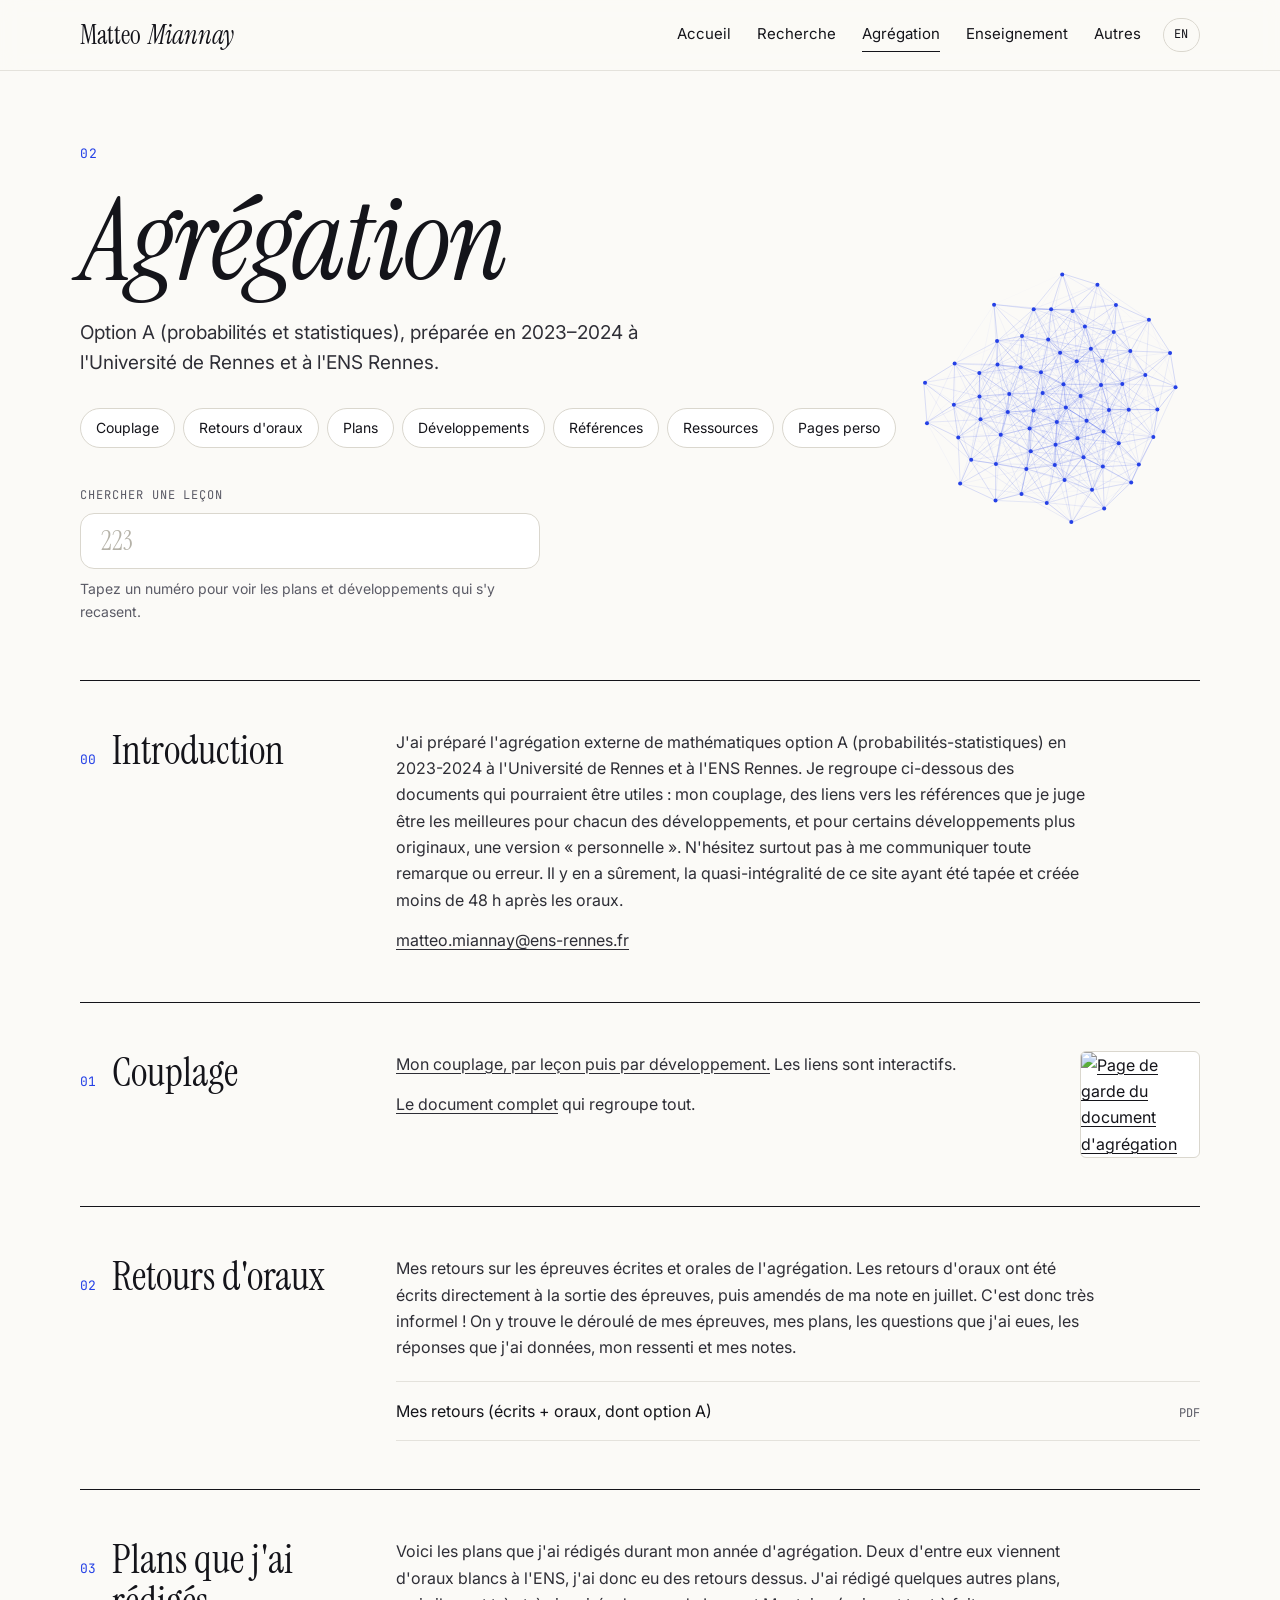
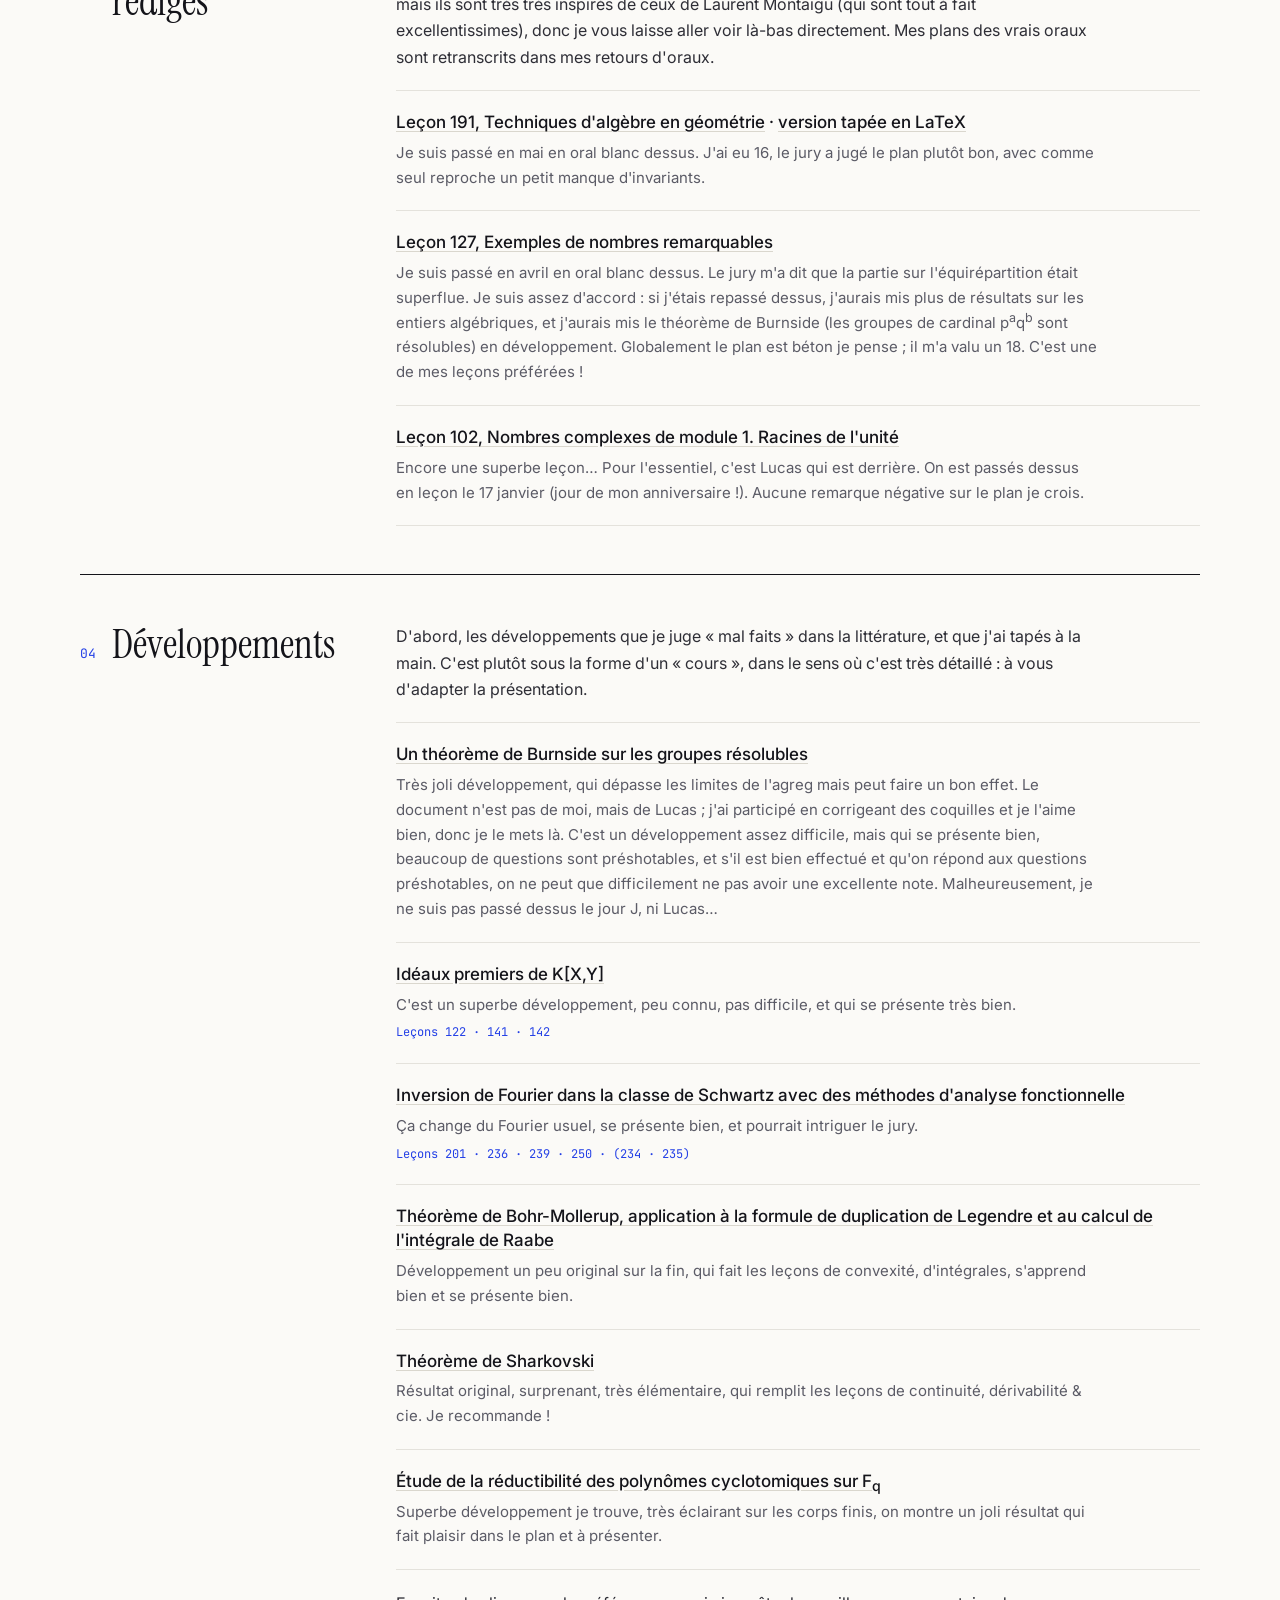
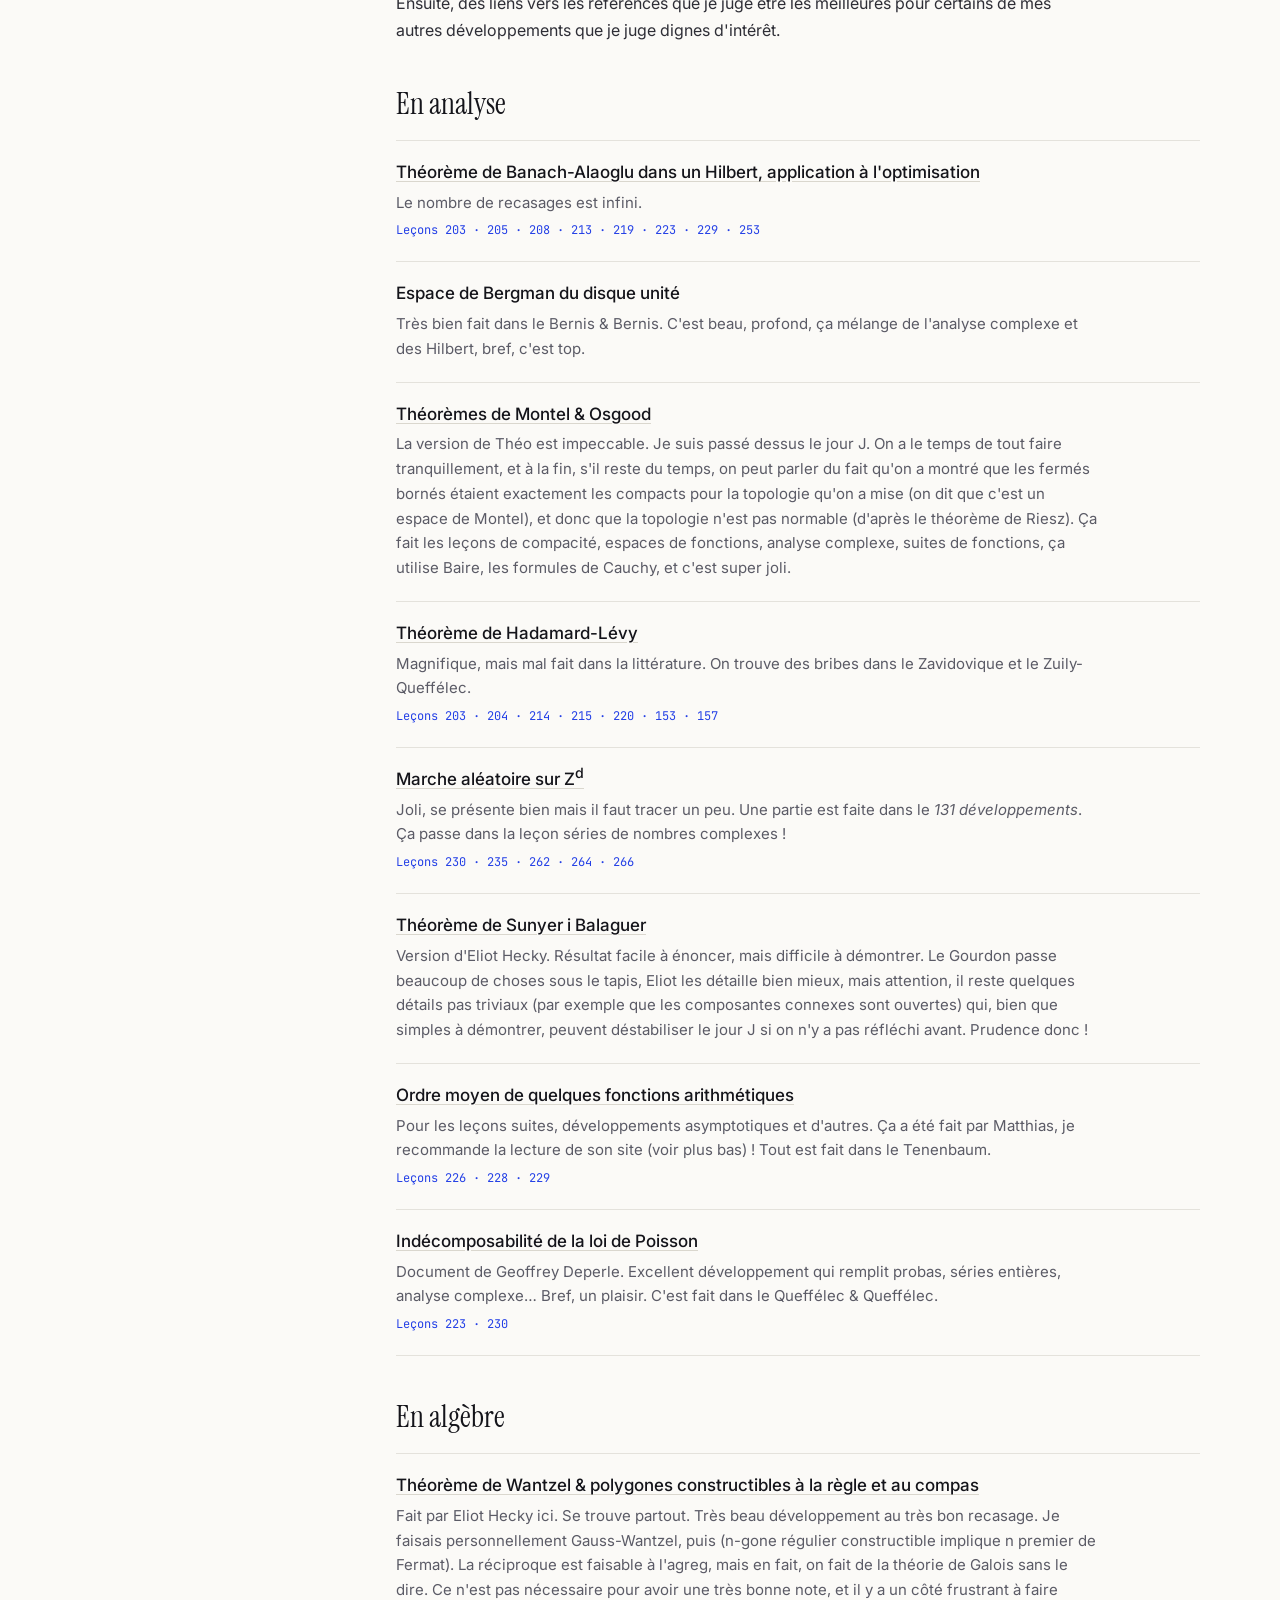
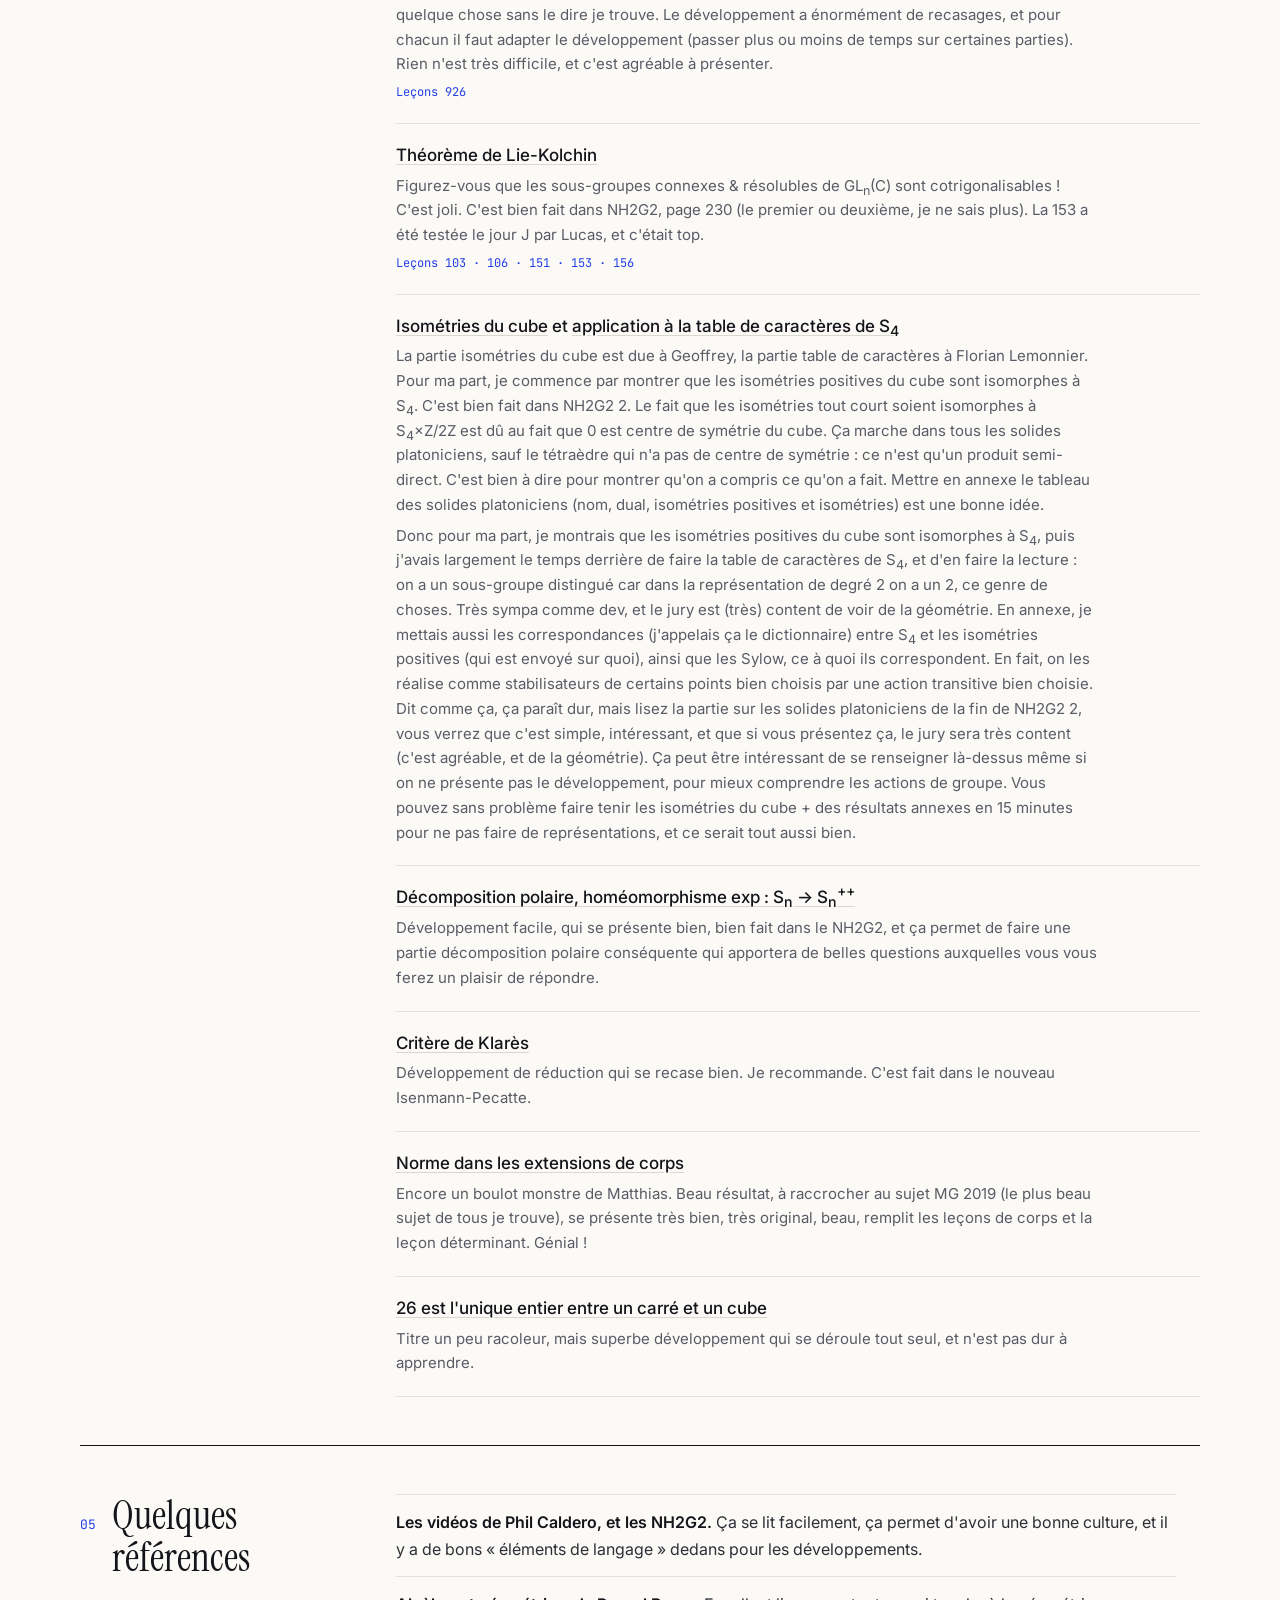
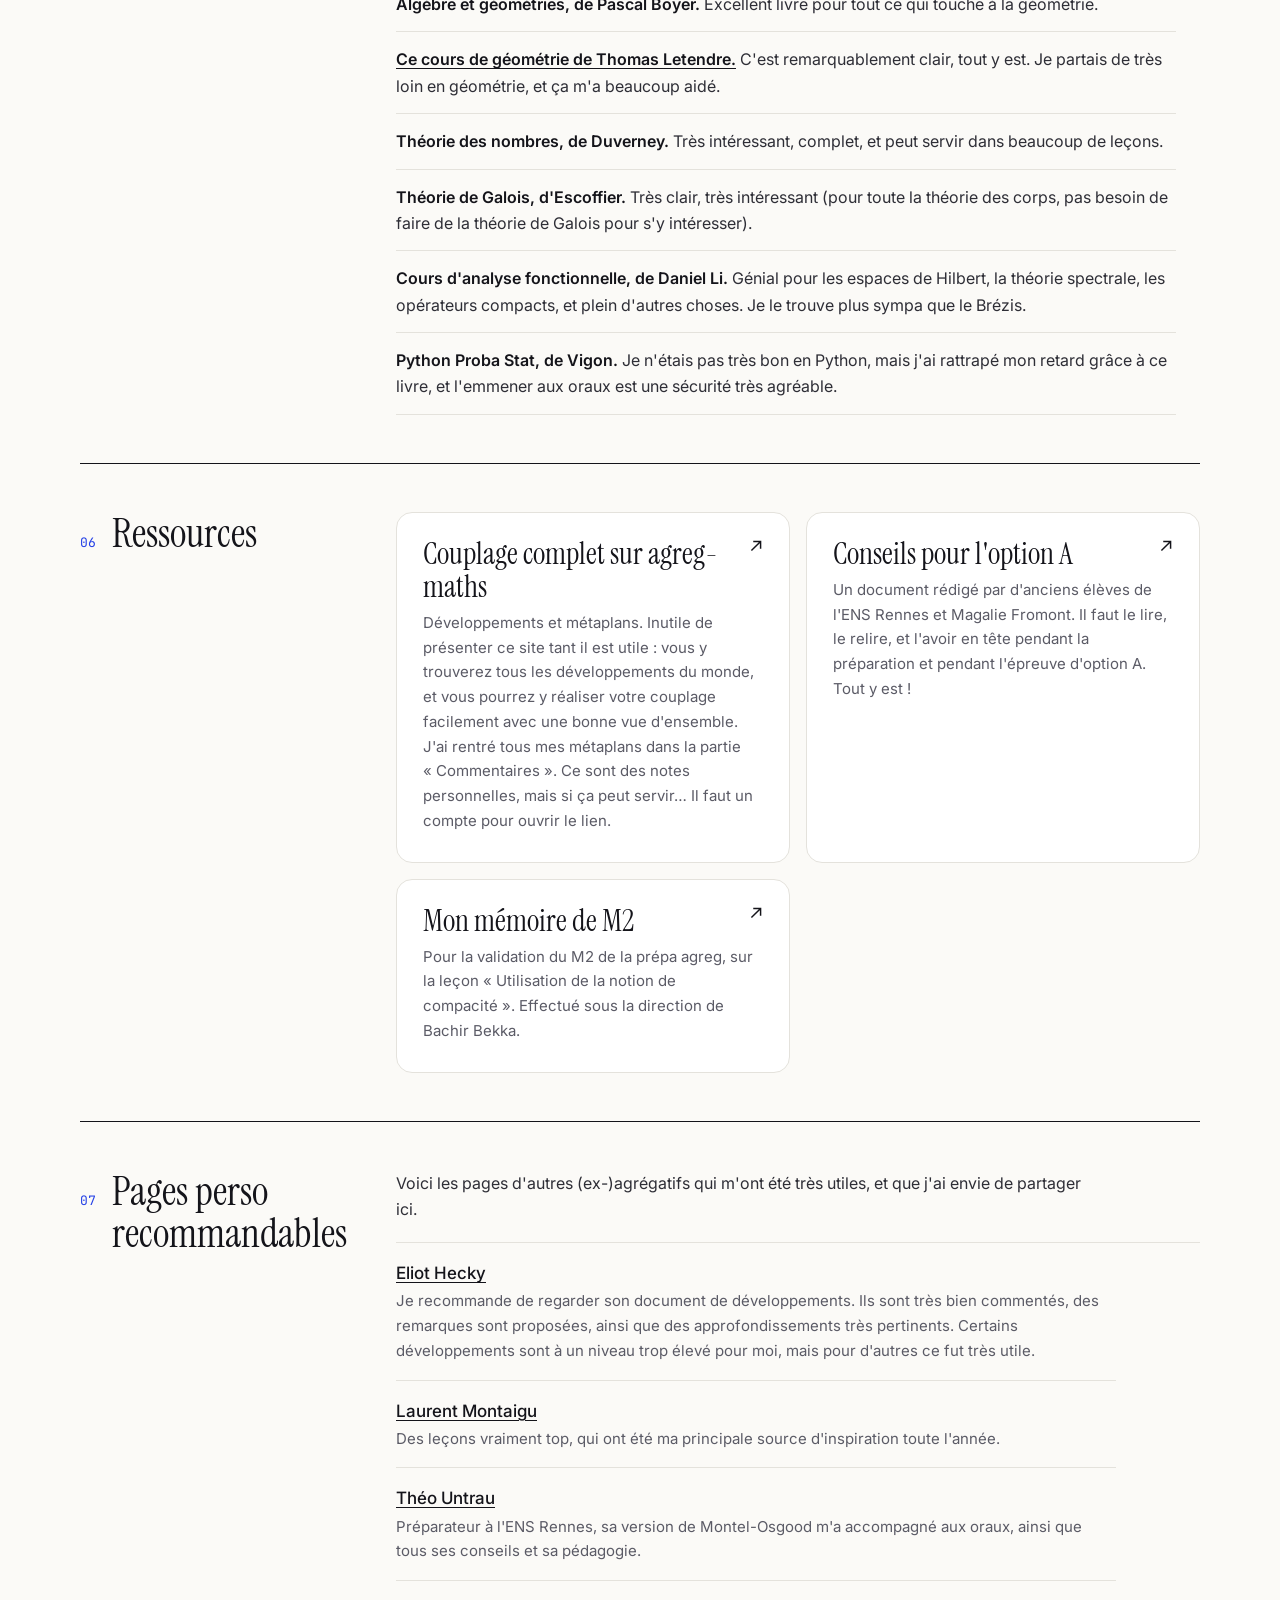
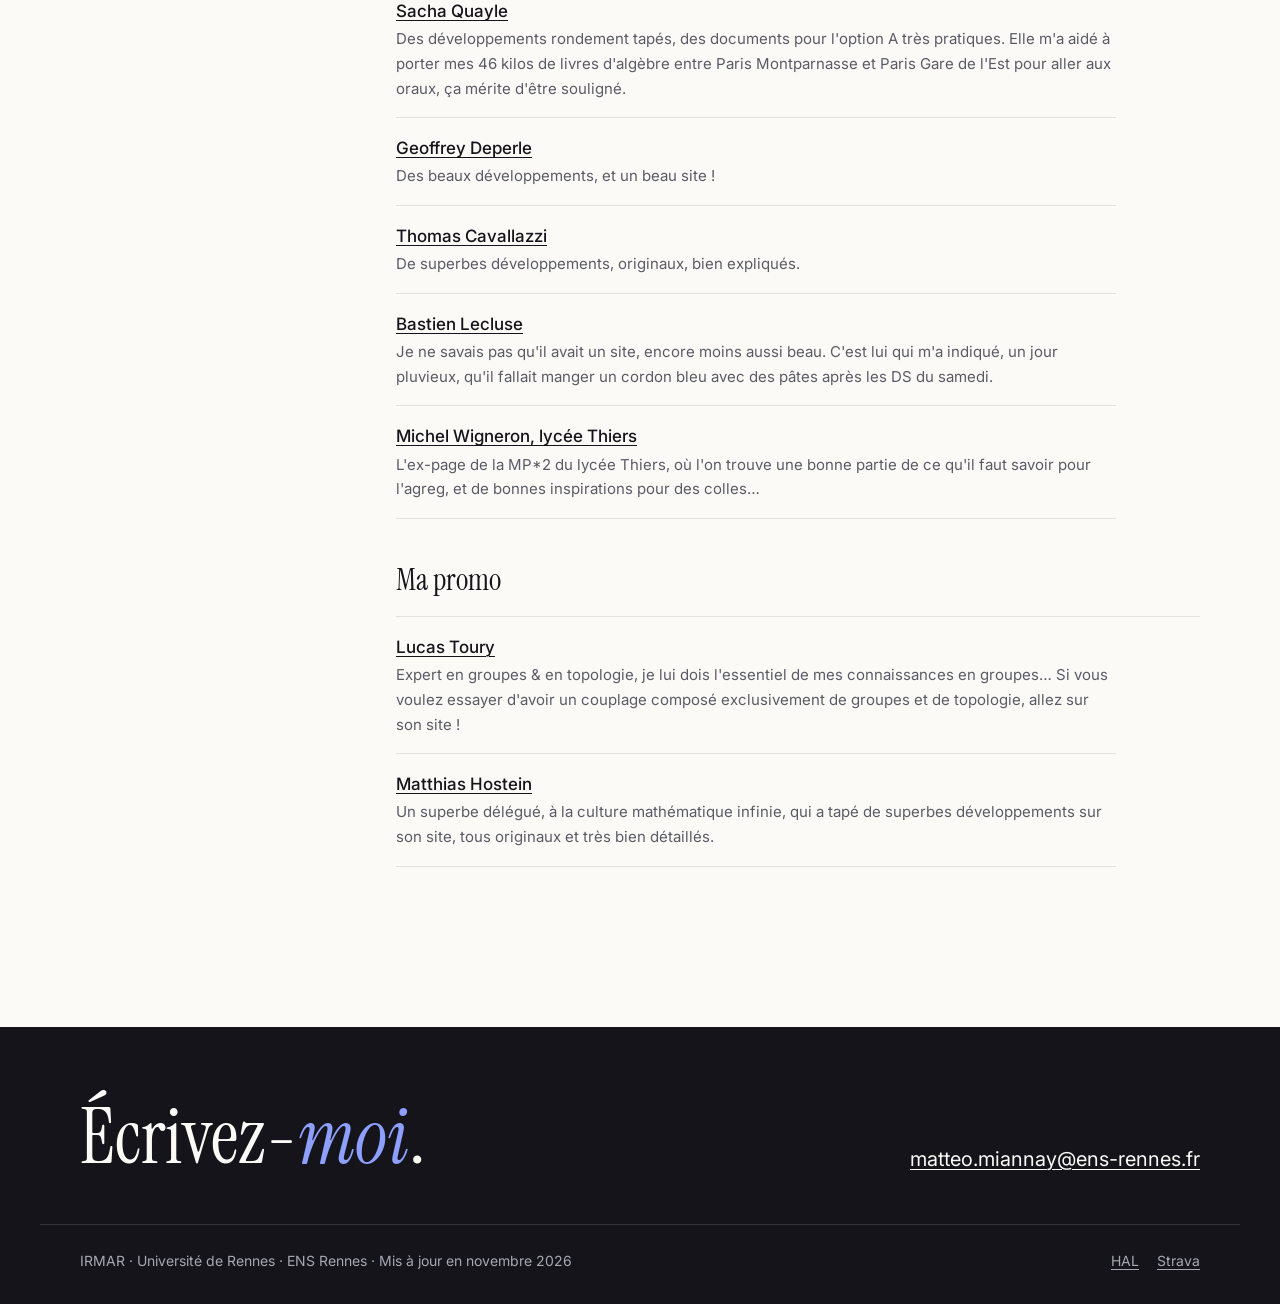
==== agregation.html @ d940abcb "Add files via upload" ====
<!DOCTYPE html>
<html lang="fr">
<head>
  <meta charset="utf-8">
  <meta name="viewport" content="width=device-width, initial-scale=1">
  <title>Agrégation — Matteo Miannay</title>
  <meta name="description" content="Agrégation de mathématiques option A : couplage, retours d'oraux, plans et développements.">
  <meta name="theme-color" content="#FBFAF7">
  <link rel="preconnect" href="https://fonts.googleapis.com">
  <link rel="preconnect" href="https://fonts.gstatic.com" crossorigin>
  <link rel="stylesheet" href="https://fonts.googleapis.com/css2?family=Instrument+Serif:ital@0;1&amp;family=Inter:wght@400;500;600&amp;family=JetBrains+Mono:wght@400;500&amp;display=swap">
  <link rel="stylesheet" href="style.css">
  <link rel="icon" href="favicon.svg" type="image/svg+xml">
  <link rel="alternate" hreflang="fr" href="https://perso.eleves.ens-rennes.fr/people/matteo.miannay/agregation.html">
  <link rel="alternate" hreflang="en" href="https://perso.eleves.ens-rennes.fr/people/matteo.miannay/en.html">
  <meta property="og:type" content="website">
  <meta property="og:title" content="Agrégation — Matteo Miannay">
  <meta property="og:description" content="Agrégation de mathématiques option A : couplage, retours d'oraux, plans et développements.">
  <meta property="og:url" content="https://perso.eleves.ens-rennes.fr/people/matteo.miannay/agregation.html">
  <meta property="og:image" content="https://perso.eleves.ens-rennes.fr/people/matteo.miannay/og-image.png">
  <meta property="og:image:width" content="1200">
  <meta property="og:image:height" content="630">
  <meta property="og:locale" content="fr_FR">
  <meta name="twitter:card" content="summary_large_image">
</head>
<body>
  <a class="skip" href="#contenu">Aller au contenu</a>
  <header class="site-header">
    <div class="wrap header-inner">
      <a class="brand" href="index.html"><span class="b1">Matteo</span><span class="b2">Miannay</span></a>
      <div class="header-nav">
        <nav class="nav" aria-label="Navigation principale">
        <a href="index.html">Accueil</a>
        <a href="recherche.html">Recherche</a>
        <a href="agregation.html" aria-current="page">Agrégation</a>
        <a href="enseignement.html">Enseignement</a>
        <a href="autres.html">Autres</a>
        </nav>
        <a class="lang" href="en.html" hreflang="en" lang="en" title="Version anglaise">EN</a>
      </div>
    </div>
  </header>

  <main id="contenu">

  <section class="page-hero">
    <canvas class="particles" data-cx="0.78" data-n="70" aria-hidden="true"></canvas>
    <div class="wrap page-hero-inner">
      <p class="eyebrow"><span class="dot"></span>02</p>
      <h1 class="page-title">Agrégation</h1>
      <p class="lede">Option A (probabilités et statistiques), préparée en 2023&ndash;2024 à l'Université de Rennes et à l'ENS Rennes.</p>
        <nav class="toc" aria-label="Sur cette page"><a class="chip" href="#couplage">Couplage</a><a class="chip" href="#retours">Retours d'oraux</a><a class="chip" href="#plans">Plans</a><a class="chip" href="#developpements">Développements</a><a class="chip" href="#references">Références</a><a class="chip" href="#ressources">Ressources</a><a class="chip" href="#pages">Pages perso</a></nav>
        <div class="lecon-filter" data-lecon-filter>
          <label for="lecon">Chercher une leçon</label>
          <div class="lecon-field">
            <input id="lecon" type="text" inputmode="numeric" pattern="[0-9]*" maxlength="3" placeholder="223" autocomplete="off">
            <button type="button" class="lecon-clear" aria-label="Effacer" hidden>&times;</button>
          </div>
          <p class="lecon-status" aria-live="polite">Tapez un numéro pour voir les plans et développements qui s'y recasent.</p>
        </div>
    </div>
  </section>

  <div class="wrap content">

    <section class="section ">
      <div class="section-head"><span class="num">00</span><h2>Introduction</h2></div>
      <div class="section-body">
        <div class="prose">
          <p>J'ai préparé l'agrégation externe de mathématiques option A (probabilités-statistiques) en 2023-2024 à l'Université de Rennes et à l'ENS Rennes. Je regroupe ci-dessous des documents qui pourraient être utiles&nbsp;: mon couplage, des liens vers les références que je juge être les meilleures pour chacun des développements, et pour certains développements plus originaux, une version «&nbsp;personnelle&nbsp;». N'hésitez surtout pas à me communiquer toute remarque ou erreur. Il y en a sûrement, la quasi-intégralité de ce site ayant été tapée et créée moins de 48&nbsp;h après les oraux.</p>
          <p><a href="mailto:matteo.miannay@ens-rennes.fr">matteo.miannay@ens-rennes.fr</a></p>
        </div>
      </div>
    </section>

    <section class="section " id="couplage">
      <div class="section-head"><span class="num">01</span><h2>Couplage</h2></div>
      <div class="section-body">
        <div class="split">
          <div class="prose">
            <p><a href="docagreg/couplage.pdf">Mon couplage, par leçon puis par développement.</a> Les liens sont interactifs.</p>
            <p><a href="Agregation.pdf">Le document complet</a> qui regroupe tout.</p>
          </div>
          <a class="cover" href="Agregation.pdf"><img src="pagedegarde.png" alt="Page de garde du document d'agrégation"></a>
        </div>
      </div>
    </section>

    <section class="section " id="retours">
      <div class="section-head"><span class="num">02</span><h2>Retours d'oraux</h2></div>
      <div class="section-body">
        <div class="prose">
          <p>Mes retours sur les épreuves écrites et orales de l'agrégation. Les retours d'oraux ont été écrits directement à la sortie des épreuves, puis amendés de ma note en juillet. C'est donc très informel&nbsp;! On y trouve le déroulé de mes épreuves, mes plans, les questions que j'ai eues, les réponses que j'ai données, mon ressenti et mes notes.</p>
        </div>
        <ul class="rows">
          <li><a href="docagreg/retouroraux.pdf"><span>Mes retours (écrits + oraux, dont option A)</span><span class="meta">PDF</span></a></li>
        </ul>
      </div>
    </section>

    <section class="section " id="plans" data-filter>
      <div class="section-head"><span class="num">03</span><h2>Plans que j'ai rédigés</h2></div>
      <div class="section-body">
        <div class="prose">
          <p>Voici les plans que j'ai rédigés durant mon année d'agrégation. Deux d'entre eux viennent d'oraux blancs à l'ENS, j'ai donc eu des retours dessus. J'ai rédigé quelques autres plans, mais ils sont très très inspirés de ceux de Laurent Montaigu (qui sont tout à fait excellentissimes), donc je vous laisse aller voir là-bas directement. Mes plans des vrais oraux sont retranscrits dans mes retours d'oraux.</p>
        </div>
        <ul class="dev-list">
          <li class="dev" data-lecons="191">
            <span class="dev-title"><a href="docagreg/plan191.pdf">Leçon 191, Techniques d'algèbre en géométrie</a> &middot; <a href="docagreg/plan191tex.pdf">version tapée en LaTeX</a></span>
            <p>Je suis passé en mai en oral blanc dessus. J'ai eu 16, le jury a jugé le plan plutôt bon, avec comme seul reproche un petit manque d'invariants.</p>
          </li>
          <li class="dev" data-lecons="127">
            <a class="dev-title" href="docagreg/plan127.pdf">Leçon 127, Exemples de nombres remarquables</a>
            <p>Je suis passé en avril en oral blanc dessus. Le jury m'a dit que la partie sur l'équirépartition était superflue. Je suis assez d'accord&nbsp;: si j'étais repassé dessus, j'aurais mis plus de résultats sur les entiers algébriques, et j'aurais mis le théorème de Burnside (les groupes de cardinal p<sup>a</sup>q<sup>b</sup> sont résolubles) en développement. Globalement le plan est béton je pense&nbsp;; il m'a valu un 18. C'est une de mes leçons préférées&nbsp;!</p>
          </li>
          <li class="dev" data-lecons="102">
            <a class="dev-title" href="docagreg/plan102.pdf">Leçon 102, Nombres complexes de module 1. Racines de l'unité</a>
            <p>Encore une superbe leçon… Pour l'essentiel, c'est Lucas qui est derrière. On est passés dessus en leçon le 17 janvier (jour de mon anniversaire&nbsp;!). Aucune remarque négative sur le plan je crois.</p>
          </li>
        </ul>
      </div>
    </section>

    <section class="section " id="developpements" data-filter>
      <div class="section-head"><span class="num">04</span><h2>Développements</h2></div>
      <div class="section-body">
        <div class="prose">
          <p>D'abord, les développements que je juge «&nbsp;mal faits&nbsp;» dans la littérature, et que j'ai tapés à la main. C'est plutôt sous la forme d'un «&nbsp;cours&nbsp;», dans le sens où c'est très détaillé&nbsp;: à vous d'adapter la présentation.</p>
        </div>
        <ul class="dev-list">
          <li class="dev">
            <a class="dev-title" href="devmaths/burnside.pdf">Un théorème de Burnside sur les groupes résolubles</a>
            <p>Très joli développement, qui dépasse les limites de l'agreg mais peut faire un bon effet. Le document n'est pas de moi, mais de Lucas&nbsp;; j'ai participé en corrigeant des coquilles et je l'aime bien, donc je le mets là. C'est un développement assez difficile, mais qui se présente bien, beaucoup de questions sont préshotables, et s'il est bien effectué et qu'on répond aux questions préshotables, on ne peut que difficilement ne pas avoir une excellente note. Malheureusement, je ne suis pas passé dessus le jour J, ni Lucas…</p>
          </li>
          <li class="dev" data-lecons="122 141 142">
            <a class="dev-title" href="devmaths/kxy.pdf">Idéaux premiers de K[X,Y]</a>
            <p>C'est un superbe développement, peu connu, pas difficile, et qui se présente très bien.</p>
            <p class="tags">Leçons 122 · 141 · 142</p>
          </li>
          <li class="dev" data-lecons="201 236 239 250 234 235">
            <a class="dev-title" href="devmaths/invfourier.pdf">Inversion de Fourier dans la classe de Schwartz avec des méthodes d'analyse fonctionnelle</a>
            <p>Ça change du Fourier usuel, se présente bien, et pourrait intriguer le jury.</p>
            <p class="tags">Leçons 201 · 236 · 239 · 250 · (234 · 235)</p>
          </li>
          <li class="dev">
            <a class="dev-title" href="devmaths/bohrmollerup.pdf">Théorème de Bohr-Mollerup, application à la formule de duplication de Legendre et au calcul de l'intégrale de Raabe</a>
            <p>Développement un peu original sur la fin, qui fait les leçons de convexité, d'intégrales, s'apprend bien et se présente bien.</p>
          </li>
          <li class="dev">
            <a class="dev-title" href="devmaths/sharkovski.pdf">Théorème de Sharkovski</a>
            <p>Résultat original, surprenant, très élémentaire, qui remplit les leçons de continuité, dérivabilité &amp; cie. Je recommande&nbsp;!</p>
          </li>
          <li class="dev">
            <a class="dev-title" href="devmaths/cyclofq.pdf">Étude de la réductibilité des polynômes cyclotomiques sur F<sub>q</sub></a>
            <p>Superbe développement je trouve, très éclairant sur les corps finis, on montre un joli résultat qui fait plaisir dans le plan et à présenter.</p>
          </li>
        </ul>
        <div class="prose">
          <p>Ensuite, des liens vers les références que je juge être les meilleures pour certains de mes autres développements que je juge dignes d'intérêt.</p>
        </div>
        <h3>En analyse</h3>
        <ul class="dev-list">
          <li class="dev" data-lecons="203 205 208 213 219 223 229 253">
            <a class="dev-title" href="https://perso.eleves.ens-rennes.fr/people/thomas.cavallazzi/assets/pdf/developpements/Optimisation%20Hilbert.pdf" target="_blank" rel="noopener noreferrer">Théorème de Banach-Alaoglu dans un Hilbert, application à l'optimisation</a>
            <p>Le nombre de recasages est infini.</p>
            <p class="tags">Leçons 203 · 205 · 208 · 213 · 219 · 223 · 229 · 253</p>
          </li>
          <li class="dev">
            <span class="dev-title">Espace de Bergman du disque unité</span>
            <p>Très bien fait dans le Bernis &amp; Bernis. C'est beau, profond, ça mélange de l'analyse complexe et des Hilbert, bref, c'est top.</p>
          </li>
          <li class="dev">
            <a class="dev-title" href="https://perso.eleves.ens-rennes.fr/people/theo.untrau/montelosgood.pdf" target="_blank" rel="noopener noreferrer">Théorèmes de Montel &amp; Osgood</a>
            <p>La version de Théo est impeccable. Je suis passé dessus le jour J. On a le temps de tout faire tranquillement, et à la fin, s'il reste du temps, on peut parler du fait qu'on a montré que les fermés bornés étaient exactement les compacts pour la topologie qu'on a mise (on dit que c'est un espace de Montel), et donc que la topologie n'est pas normable (d'après le théorème de Riesz). Ça fait les leçons de compacité, espaces de fonctions, analyse complexe, suites de fonctions, ça utilise Baire, les formules de Cauchy, et c'est super joli.</p>
          </li>
          <li class="dev" data-lecons="203 204 214 215 220 153 157">
            <a class="dev-title" href="https://perso.eleves.ens-rennes.fr/people/thomas.cavallazzi/assets/pdf/developpements/Hadamard-L%C3%A9vy.pdf" target="_blank" rel="noopener noreferrer">Théorème de Hadamard-Lévy</a>
            <p>Magnifique, mais mal fait dans la littérature. On trouve des bribes dans le Zavidovique et le Zuily-Queffélec.</p>
            <p class="tags">Leçons 203 · 204 · 214 · 215 · 220 · 153 · 157</p>
          </li>
          <li class="dev" data-lecons="230 235 262 264 266">
            <a class="dev-title" href="https://perso.eleves.ens-rennes.fr/people/thomas.cavallazzi/assets/pdf/developpements/Marche%20al%C3%A9atoire.pdf" target="_blank" rel="noopener noreferrer">Marche aléatoire sur Z<sup>d</sup></a>
            <p>Joli, se présente bien mais il faut tracer un peu. Une partie est faite dans le <em>131 développements</em>. Ça passe dans la leçon séries de nombres complexes&nbsp;!</p>
            <p class="tags">Leçons 230 · 235 · 262 · 264 · 266</p>
          </li>
          <li class="dev">
            <a class="dev-title" href="https://perso.eleves.ens-rennes.fr/people/eliot.hecky/pdf/agreg/sunyer_i_balaguer.pdf" target="_blank" rel="noopener noreferrer">Théorème de Sunyer i Balaguer</a>
            <p>Version d'Eliot Hecky. Résultat facile à énoncer, mais difficile à démontrer. Le Gourdon passe beaucoup de choses sous le tapis, Eliot les détaille bien mieux, mais attention, il reste quelques détails pas triviaux (par exemple que les composantes connexes sont ouvertes) qui, bien que simples à démontrer, peuvent déstabiliser le jour J si on n'y a pas réfléchi avant. Prudence donc&nbsp;!</p>
          </li>
          <li class="dev" data-lecons="226 228 229">
            <a class="dev-title" href="devmaths/ordremoyen.pdf">Ordre moyen de quelques fonctions arithmétiques</a>
            <p>Pour les leçons suites, développements asymptotiques et d'autres. Ça a été fait par Matthias, je recommande la lecture de son site (voir plus bas)&nbsp;! Tout est fait dans le Tenenbaum.</p>
            <p class="tags">Leçons 226 · 228 · 229</p>
          </li>
          <li class="dev" data-lecons="223 230">
            <a class="dev-title" href="https://perso.eleves.ens-rennes.fr/people/geoffrey.deperle/developpements/Ind%C3%A9composabilit%C3%A9%20de%20la%20loi%20de%20Poisson.pdf" target="_blank" rel="noopener noreferrer">Indécomposabilité de la loi de Poisson</a>
            <p>Document de Geoffrey Deperle. Excellent développement qui remplit probas, séries entières, analyse complexe… Bref, un plaisir. C'est fait dans le Queffélec &amp; Queffélec.</p>
            <p class="tags">Leçons 223 · 230</p>
          </li>
        </ul>
        <h3>En algèbre</h3>
        <ul class="dev-list">
          <li class="dev" data-lecons="926">
            <a class="dev-title" href="https://perso.eleves.ens-rennes.fr/people/eliot.hecky/pdf/agreg/polygones_reguliers_constructibles.pdf" target="_blank" rel="noopener noreferrer">Théorème de Wantzel &amp; polygones constructibles à la règle et au compas</a>
            <p>Fait par Eliot Hecky ici. Se trouve partout. Très beau développement au très bon recasage. Je faisais personnellement Gauss-Wantzel, puis (n-gone régulier constructible implique n premier de Fermat). La réciproque est faisable à l'agreg, mais en fait, on fait de la théorie de Galois sans le dire. Ce n'est pas nécessaire pour avoir une très bonne note, et il y a un côté frustrant à faire quelque chose sans le dire je trouve. Le développement a énormément de recasages, et pour chacun il faut adapter le développement (passer plus ou moins de temps sur certaines parties). Rien n'est très difficile, et c'est agréable à présenter.</p>
            <p class="tags">Leçons 926</p>
          </li>
          <li class="dev" data-lecons="103 106 151 153 156">
            <a class="dev-title" href="https://perso.eleves.ens-rennes.fr/people/eliot.hecky/pdf/agreg/lie_kolchin.pdf" target="_blank" rel="noopener noreferrer">Théorème de Lie-Kolchin</a>
            <p>Figurez-vous que les sous-groupes connexes &amp; résolubles de GL<sub>n</sub>(C) sont cotrigonalisables&nbsp;! C'est joli. C'est bien fait dans NH2G2, page 230 (le premier ou deuxième, je ne sais plus). La 153 a été testée le jour J par Lucas, et c'était top.</p>
            <p class="tags">Leçons 103 · 106 · 151 · 153 · 156</p>
          </li>
          <li class="dev">
            <span class="dev-title"><a href="https://perso.eleves.ens-rennes.fr/people/geoffrey.deperle/developpements/Groupe%20d'isom%C3%A9tries%20du%20cube.pdf" target="_blank" rel="noopener noreferrer">Isométries du cube</a> et <a href="https://perso.eleves.ens-rennes.fr/people/florian.lemonnier/agregation/developpements/Table_S4.pdf" target="_blank" rel="noopener noreferrer">application à la table de caractères de S<sub>4</sub></a></span>
            <p>La partie isométries du cube est due à Geoffrey, la partie table de caractères à Florian Lemonnier. Pour ma part, je commence par montrer que les isométries positives du cube sont isomorphes à S<sub>4</sub>. C'est bien fait dans NH2G2 2. Le fait que les isométries tout court soient isomorphes à S<sub>4</sub>&times;Z/2Z est dû au fait que 0 est centre de symétrie du cube. Ça marche dans tous les solides platoniciens, sauf le tétraèdre qui n'a pas de centre de symétrie&nbsp;: ce n'est qu'un produit semi-direct. C'est bien à dire pour montrer qu'on a compris ce qu'on a fait. Mettre en annexe le tableau des solides platoniciens (nom, dual, isométries positives et isométries) est une bonne idée.</p>
            <p>Donc pour ma part, je montrais que les isométries positives du cube sont isomorphes à S<sub>4</sub>, puis j'avais largement le temps derrière de faire la table de caractères de S<sub>4</sub>, et d'en faire la lecture&nbsp;: on a un sous-groupe distingué car dans la représentation de degré 2 on a un 2, ce genre de choses. Très sympa comme dev, et le jury est (très) content de voir de la géométrie. En annexe, je mettais aussi les correspondances (j'appelais ça le dictionnaire) entre S<sub>4</sub> et les isométries positives (qui est envoyé sur quoi), ainsi que les Sylow, ce à quoi ils correspondent. En fait, on les réalise comme stabilisateurs de certains points bien choisis par une action transitive bien choisie. Dit comme ça, ça paraît dur, mais lisez la partie sur les solides platoniciens de la fin de NH2G2 2, vous verrez que c'est simple, intéressant, et que si vous présentez ça, le jury sera très content (c'est agréable, et de la géométrie). Ça peut être intéressant de se renseigner là-dessus même si on ne présente pas le développement, pour mieux comprendre les actions de groupe. Vous pouvez sans problème faire tenir les isométries du cube + des résultats annexes en 15 minutes pour ne pas faire de représentations, et ce serait tout aussi bien.</p>
          </li>
          <li class="dev">
            <a class="dev-title" href="https://perso.eleves.ens-rennes.fr/people/geoffrey.deperle/developpements/Hom%C3%A9omorphisme%20de%20Sn(R)%20dans%20Sn++(R)%20et%20d%C3%A9composition%20polaire.pdf" target="_blank" rel="noopener noreferrer">Décomposition polaire, homéomorphisme exp&nbsp;: S<sub>n</sub> &rarr; S<sub>n</sub><sup>++</sup></a>
            <p>Développement facile, qui se présente bien, bien fait dans le NH2G2, et ça permet de faire une partie décomposition polaire conséquente qui apportera de belles questions auxquelles vous vous ferez un plaisir de répondre.</p>
          </li>
          <li class="dev">
            <a class="dev-title" href="https://agreg-maths.fr/uploads/versions/3822/Crit%C3%A8re%20de%20Klar%C3%A8s.pdf" target="_blank" rel="noopener noreferrer">Critère de Klarès</a>
            <p>Développement de réduction qui se recase bien. Je recommande. C'est fait dans le nouveau Isenmann-Pecatte.</p>
          </li>
          <li class="dev">
            <a class="dev-title" href="https://agreg-maths.fr/uploads/versions/4681/Norme%20extensions%20de%20corps.pdf" target="_blank" rel="noopener noreferrer">Norme dans les extensions de corps</a>
            <p>Encore un boulot monstre de Matthias. Beau résultat, à raccrocher au sujet MG 2019 (le plus beau sujet de tous je trouve), se présente très bien, très original, beau, remplit les leçons de corps et la leçon déterminant. Génial&nbsp;!</p>
          </li>
          <li class="dev">
            <a class="dev-title" href="https://perso.eleves.ens-rennes.fr/people/laurent.montaigu/cours/26.pdf" target="_blank" rel="noopener noreferrer">26 est l'unique entier entre un carré et un cube</a>
            <p>Titre un peu racoleur, mais superbe développement qui se déroule tout seul, et n'est pas dur à apprendre.</p>
          </li>
        </ul>
      </div>
    </section>

    <section class="section " id="references">
      <div class="section-head"><span class="num">05</span><h2>Quelques références</h2></div>
      <div class="section-body">
        <ul class="bullets">
          <li><strong>Les vidéos de Phil Caldero, et les NH2G2.</strong> Ça se lit facilement, ça permet d'avoir une bonne culture, et il y a de bons «&nbsp;éléments de langage&nbsp;» dedans pour les développements.</li>
          <li><strong>Algèbre et géométries, de Pascal Boyer.</strong> Excellent livre pour tout ce qui touche à la géométrie.</li>
          <li><strong><a href="https://letendre.perso.math.cnrs.fr/docs/2017-agreg/GeoAgreg-2017-cours.pdf" target="_blank" rel="noopener noreferrer">Ce cours de géométrie de Thomas Letendre.</a></strong> C'est remarquablement clair, tout y est. Je partais de très loin en géométrie, et ça m'a beaucoup aidé.</li>
          <li><strong>Théorie des nombres, de Duverney.</strong> Très intéressant, complet, et peut servir dans beaucoup de leçons.</li>
          <li><strong>Théorie de Galois, d'Escoffier.</strong> Très clair, très intéressant (pour toute la théorie des corps, pas besoin de faire de la théorie de Galois pour s'y intéresser).</li>
          <li><strong>Cours d'analyse fonctionnelle, de Daniel Li.</strong> Génial pour les espaces de Hilbert, la théorie spectrale, les opérateurs compacts, et plein d'autres choses. Je le trouve plus sympa que le Brézis.</li>
          <li><strong>Python Proba Stat, de Vigon.</strong> Je n'étais pas très bon en Python, mais j'ai rattrapé mon retard grâce à ce livre, et l'emmener aux oraux est une sécurité très agréable.</li>
        </ul>
      </div>
    </section>

    <section class="section " id="ressources">
      <div class="section-head"><span class="num">06</span><h2>Ressources</h2></div>
      <div class="section-body">
        <div class="cards-grid">
          <a class="rubrique" href="https://agreg-maths.fr/couplages/1100" target="_blank" rel="noopener noreferrer"><h3>Couplage complet sur agreg-maths</h3><p>Développements et métaplans. Inutile de présenter ce site tant il est utile&nbsp;: vous y trouverez tous les développements du monde, et vous pourrez y réaliser votre couplage facilement avec une bonne vue d'ensemble. J'ai rentré tous mes métaplans dans la partie «&nbsp;Commentaires&nbsp;». Ce sont des notes personnelles, mais si ça peut servir… Il faut un compte pour ouvrir le lien.</p><svg class="arrow" width="22" height="22" viewBox="0 0 24 24" fill="none" stroke="currentColor" stroke-width="1.6" aria-hidden="true"><path d="M7 17L17 7M9 7h8v8"/></svg></a>
          <a class="rubrique" href="docagreg/conseilA.pdf"><h3>Conseils pour l'option A</h3><p>Un document rédigé par d'anciens élèves de l'ENS Rennes et Magalie Fromont. Il faut le lire, le relire, et l'avoir en tête pendant la préparation et pendant l'épreuve d'option A. Tout y est&nbsp;!</p><svg class="arrow" width="22" height="22" viewBox="0 0 24 24" fill="none" stroke="currentColor" stroke-width="1.6" aria-hidden="true"><path d="M7 17L17 7M9 7h8v8"/></svg></a>
          <a class="rubrique" href="docagreg/memoire.pdf"><h3>Mon mémoire de M2</h3><p>Pour la validation du M2 de la prépa agreg, sur la leçon «&nbsp;Utilisation de la notion de compacité&nbsp;». Effectué sous la direction de Bachir Bekka.</p><svg class="arrow" width="22" height="22" viewBox="0 0 24 24" fill="none" stroke="currentColor" stroke-width="1.6" aria-hidden="true"><path d="M7 17L17 7M9 7h8v8"/></svg></a>
        </div>
      </div>
    </section>

    <section class="section " id="pages">
      <div class="section-head"><span class="num">07</span><h2>Pages perso recommandables</h2></div>
      <div class="section-body">
        <div class="prose"><p>Voici les pages d'autres (ex-)agrégatifs qui m'ont été très utiles, et que j'ai envie de partager ici.</p></div>
        <ul class="people">
          <li><a href="https://perso.eleves.ens-rennes.fr/people/eliot.hecky/" target="_blank" rel="noopener noreferrer">Eliot Hecky</a> <span>Je recommande de regarder son document de développements. Ils sont très bien commentés, des remarques sont proposées, ainsi que des approfondissements très pertinents. Certains développements sont à un niveau trop élevé pour moi, mais pour d'autres ce fut très utile.</span></li>
          <li><a href="https://perso.eleves.ens-rennes.fr/people/laurent.montaigu/agreg.html" target="_blank" rel="noopener noreferrer">Laurent Montaigu</a> <span>Des leçons vraiment top, qui ont été ma principale source d'inspiration toute l'année.</span></li>
          <li><a href="https://perso.eleves.ens-rennes.fr/people/theo.untrau/" target="_blank" rel="noopener noreferrer">Théo Untrau</a> <span>Préparateur à l'ENS Rennes, sa version de Montel-Osgood m'a accompagné aux oraux, ainsi que tous ses conseils et sa pédagogie.</span></li>
          <li><a href="https://perso.eleves.ens-rennes.fr/people/sacha.quayle/Accueil.html" target="_blank" rel="noopener noreferrer">Sacha Quayle</a> <span>Des développements rondement tapés, des documents pour l'option A très pratiques. Elle m'a aidé à porter mes 46 kilos de livres d'algèbre entre Paris Montparnasse et Paris Gare de l'Est pour aller aux oraux, ça mérite d'être souligné.</span></li>
          <li><a href="https://perso.eleves.ens-rennes.fr/people/geoffrey.deperle/accueil.html" target="_blank" rel="noopener noreferrer">Geoffrey Deperle</a> <span>Des beaux développements, et un beau site&nbsp;!</span></li>
          <li><a href="https://perso.eleves.ens-rennes.fr/people/thomas.cavallazzi/#accueil" target="_blank" rel="noopener noreferrer">Thomas Cavallazzi</a> <span>De superbes développements, originaux, bien expliqués.</span></li>
          <li><a href="https://perso.eleves.ens-rennes.fr/people/bastien.lecluse/" target="_blank" rel="noopener noreferrer">Bastien Lecluse</a> <span>Je ne savais pas qu'il avait un site, encore moins aussi beau. C'est lui qui m'a indiqué, un jour pluvieux, qu'il fallait manger un cordon bleu avec des pâtes après les DS du samedi.</span></li>
          <li><a href="https://thiersmpe2.jimdofree.com/" target="_blank" rel="noopener noreferrer">Michel Wigneron, lycée Thiers</a> <span>L'ex-page de la MP*2 du lycée Thiers, où l'on trouve une bonne partie de ce qu'il faut savoir pour l'agreg, et de bonnes inspirations pour des colles…</span></li>
        </ul>
        <h3>Ma promo</h3>
        <ul class="people">
          <li><a href="https://perso.eleves.ens-rennes.fr/people/lucas.toury" target="_blank" rel="noopener noreferrer">Lucas Toury</a> <span>Expert en groupes &amp; en topologie, je lui dois l'essentiel de mes connaissances en groupes… Si vous voulez essayer d'avoir un couplage composé exclusivement de groupes et de topologie, allez sur son site&nbsp;!</span></li>
          <li><a href="https://perso.eleves.ens-rennes.fr/people/matthias.hostein" target="_blank" rel="noopener noreferrer">Matthias Hostein</a> <span>Un superbe délégué, à la culture mathématique infinie, qui a tapé de superbes développements sur son site, tous originaux et très bien détaillés.</span></li>
        </ul>
      </div>
    </section>
  </div>

  </main>

  <footer class="site-footer">
    <div class="wrap footer-inner">
      <p class="footer-cta">Écrivez-<em>moi</em>.</p>
      <a class="footer-mail" href="mailto:matteo.miannay@ens-rennes.fr">matteo.miannay@ens-rennes.fr</a>
    </div>
    <div class="wrap footer-meta">
      <span>IRMAR &middot; Université de Rennes &middot; ENS Rennes &middot; Mis à jour en novembre 2026</span>
      <span class="footer-links"><a href="https://hal.science/search/index/?q=authFullName_s%3A%22Matteo%20Miannay%22" target="_blank" rel="noopener noreferrer">HAL</a><a href="https://www.strava.com/athletes/94633271" target="_blank" rel="noopener noreferrer">Strava</a></span>
    </div>
  </footer>
  <script src="site.js"></script>
</body>
</html>
---- style.css ----
/* ==========================================================
   Thème « Revue » — Matteo Miannay
   Changez --accent pour changer la couleur principale.
   ========================================================== */
:root {
  --bg: #FBFAF7;
  --card: #FFFFFF;
  --ink: #14141A;
  --ink-2: #2E2E36;
  --muted: #5B5B66;
  --line: #E4E2DC;
  --line-2: #DAD7CE;
  --accent: #2440E6;
  --serif: 'Instrument Serif', Georgia, 'Times New Roman', serif;
  --sans: 'Inter', system-ui, -apple-system, 'Segoe UI', sans-serif;
  --mono: 'JetBrains Mono', ui-monospace, Menlo, monospace;
}

*, *::before, *::after { box-sizing: border-box; }
html { scroll-behavior: smooth; scroll-padding-top: 90px; }
body {
  margin: 0; background: var(--bg); color: var(--ink);
  font: 16px/1.65 var(--sans);
  -webkit-font-smoothing: antialiased; text-rendering: optimizeLegibility;
}
img { max-width: 100%; display: block; }
a { color: inherit; text-decoration-thickness: 1px; text-underline-offset: 3px; transition: color .2s; }
a:hover { color: var(--accent); }
:focus-visible { outline: 2px solid var(--accent); outline-offset: 3px; border-radius: 4px; }
sub, sup { line-height: 0; }

.wrap { max-width: 1200px; margin: 0 auto; padding: 0 40px; }
@media (max-width: 640px) { .wrap { padding: 0 20px; } }

/* Particules : anneau autour de la photo sur l'accueil, nuage à droite sur les autres pages (écrans larges) */
.particles { position: absolute; inset: 0; width: 100%; height: 100%; display: block; }
.hero .particles { --particles-mode: ring; --particles-n: 110; }
.hero, .page-hero { position: relative; overflow: hidden; }
.hero-inner, .page-hero-inner { position: relative; }
.hero-hint { position: absolute; right: 40px; bottom: 20px; margin: 0; font-family: var(--mono); font-size: 12px; color: var(--muted); pointer-events: none; }
@media (max-width: 900px) { .particles, .hero-hint { display: none; } }

/* ---------- En-tête ---------- */
.site-header {
  position: sticky; top: 0; z-index: 20;
  background: rgba(251, 250, 247, .9);
  -webkit-backdrop-filter: saturate(1.4) blur(10px); backdrop-filter: saturate(1.4) blur(10px);
  border-bottom: 1px solid var(--line);
}
.header-inner { display: flex; justify-content: space-between; align-items: center; flex-wrap: wrap; gap: 12px 24px; padding-top: 18px; padding-bottom: 18px; }
.brand { font-family: var(--serif); font-size: 26px; line-height: 1; text-decoration: none; }
.brand { display: inline-flex; gap: .25em; }
.brand .b2 { font-style: italic; }
.nav { display: flex; flex-wrap: wrap; gap: 4px 26px; font-size: 15px; }
.nav a { text-decoration: none; padding: 4px 0; border-bottom: 1px solid transparent; }
.nav a:hover { color: var(--accent); }
.nav a[aria-current="page"] { border-bottom-color: var(--ink); }

/* ---------- Typo commune ---------- */
.eyebrow {
  margin: 0; font-family: var(--mono); font-size: 13px; letter-spacing: .08em;
  text-transform: uppercase; color: var(--muted);
}
.eyebrow .dot { display: none; }
.lede { margin: 0; max-width: 620px; font-size: 19px; line-height: 1.6; color: var(--ink-2); }
.lede em { font-family: var(--serif); font-size: 1.16em; }
.formula { font-family: var(--serif); font-style: italic; font-size: 22px; color: var(--muted); line-height: 1.5; }

/* ---------- Accueil ---------- */
.hero { padding: 80px 0 104px; }
.hero-inner { display: grid; grid-template-columns: minmax(0, 1.5fr) minmax(0, 1fr); gap: 56px; align-items: end; }
.hero-text { display: flex; flex-direction: column; gap: 28px; }
.hero-title {
  margin: 0; font-family: var(--serif); font-weight: 400;
  font-size: clamp(68px, 10vw, 140px); line-height: .9; letter-spacing: -.02em;
}
.hero-title span { font-style: italic; color: var(--accent); }
.hero-aside { display: flex; flex-direction: column; align-items: center; gap: 76px; padding-top: 40px; text-align: center; }
.hero-aside .formula { margin: 0; }
.portrait {
  position: relative; width: 300px; height: 300px; max-width: 70vw; max-height: 70vw;
  border-radius: 50%; overflow: hidden; background: #ECEAE3; border: 1px solid var(--line-2);
  display: flex; align-items: center; justify-content: center; text-decoration: none;
}
.portrait img { width: 100%; height: 100%; object-fit: cover; transition: transform .6s ease; }
.portrait:hover img { transform: scale(1.04); }
.portrait.no-photo::before { content: attr(data-initials); font-family: var(--serif); font-size: 96px; color: #8A877D; }
@media (max-width: 900px) {
  .hero { padding: 48px 0 72px; }
  .hero-aside { gap: 24px; padding-top: 0; }
  .hero-inner { grid-template-columns: 1fr; }
  .hero-aside { order: -1; align-items: flex-start; text-align: left; }
  .portrait { width: 160px; height: 160px; }
  .portrait.no-photo::before { font-size: 56px; }
  .hero-aside .formula { display: none; }
}

.actions { display: flex; flex-wrap: wrap; gap: 12px; }
.btn {
  display: inline-flex; align-items: center; gap: 10px; min-height: 48px; padding: 12px 22px;
  border-radius: 999px; font-size: 15px; font-weight: 500; text-decoration: none;
  transition: background .2s, color .2s, border-color .2s;
}
.btn-primary { background: var(--ink); color: var(--bg); }
.btn-primary:hover { background: var(--accent); color: #fff; }
.btn-ghost { border: 1px solid var(--ink); }
.btn-ghost:hover { border-color: var(--accent); }

/* ---------- En-tête des pages ---------- */
.page-hero { padding: 72px 0 56px; }
.page-hero-inner { display: flex; flex-direction: column; gap: 22px; }
.page-hero .eyebrow { color: var(--accent); }
.page-title {
  margin: 0; font-family: var(--serif); font-weight: 400; font-style: italic;
  font-size: clamp(50px, 9vw, 128px); line-height: .95; letter-spacing: -.02em;
}
.toc { display: flex; flex-wrap: wrap; gap: 8px; margin-top: 8px; }

/* ---------- Sections ---------- */
.content { padding-bottom: 40px; }
.section {
  display: grid; grid-template-columns: 260px minmax(0, 1fr); gap: 24px 56px;
  padding: 48px 0; border-top: 1px solid var(--ink);
}
.section-head { display: flex; align-items: baseline; gap: 16px; }
.section-head .num { font-family: var(--mono); font-size: 13px; color: var(--accent); }
.section-head h2 { margin: 0; font-family: var(--serif); font-weight: 400; font-size: 40px; line-height: 1.05; }
.section-body { min-width: 0; display: flex; flex-direction: column; gap: 20px; }
.section-body h3 { margin: 24px 0 0; font-family: var(--serif); font-weight: 400; font-size: 30px; line-height: 1.1; }
@media (max-width: 860px) {
  .section { grid-template-columns: 1fr; padding: 40px 0; }
  .section-head h2 { font-size: 34px; }
}

.prose p { margin: 0 0 14px; max-width: 70ch; color: var(--ink-2); }
.prose p:last-child { margin-bottom: 0; }
.prose em { font-family: var(--serif); font-size: 1.15em; }
.prose .formula { margin-top: 12px; }

/* listes de liens */
.rows { list-style: none; margin: 0; padding: 0; border-top: 1px solid var(--line); }
.rows a {
  display: flex; justify-content: space-between; align-items: baseline; gap: 24px;
  padding: 16px 0; border-bottom: 1px solid var(--line); text-decoration: none;
}
.rows .meta { flex-shrink: 0; font-family: var(--mono); font-size: 12px; color: var(--muted); }
.rows a:hover .meta { color: var(--accent); }

.bullets { margin: 0; padding: 0; list-style: none; }
.bullets li { padding: 14px 0; border-bottom: 1px solid var(--line); color: var(--ink-2); max-width: 78ch; }
.bullets li:first-child { border-top: 1px solid var(--line); }
.bullets strong { font-weight: 600; color: var(--ink); }

.steps { margin: 0; padding: 0; list-style: none; counter-reset: s; }
.steps li { position: relative; padding: 12px 0 12px 44px; border-bottom: 1px solid var(--line); counter-increment: s; }
.steps li::before {
  content: counter(s, decimal-leading-zero); position: absolute; left: 0; top: 14px;
  font-family: var(--mono); font-size: 12px; color: var(--muted);
}

/* publication */
.pub {
  display: flex; justify-content: space-between; align-items: center; gap: 24px;
  padding: 26px 28px; background: var(--card); border: 1px solid var(--line); border-radius: 16px;
  text-decoration: none; transition: border-color .2s, transform .2s;
}
.pub:hover { border-color: var(--ink); color: inherit; transform: translateY(-2px); }
.pub-text { display: flex; flex-direction: column; gap: 8px; }
.pub-meta { font-family: var(--mono); font-size: 12px; letter-spacing: .06em; text-transform: uppercase; color: var(--muted); }
.pub-title { font-family: var(--serif); font-size: 27px; line-height: 1.2; }
.arrow { flex-shrink: 0; transition: transform .2s; }
a:hover > .arrow { transform: translate(3px, -3px); color: var(--accent); }

/* cartes de rubriques */
.cards-grid { display: grid; grid-template-columns: repeat(auto-fit, minmax(260px, 1fr)); gap: 16px; }
.rubrique {
  position: relative; display: flex; flex-direction: column; gap: 8px;
  padding: 24px 26px 28px; background: var(--card); border: 1px solid var(--line); border-radius: 16px;
  text-decoration: none; transition: border-color .2s, transform .2s;
}
.rubrique:hover { border-color: var(--ink); color: inherit; transform: translateY(-2px); }
.rubrique .num { font-family: var(--mono); font-size: 12px; color: var(--accent); }
.rubrique h3 { margin: 0 !important; font-family: var(--serif); font-weight: 400; font-size: 30px; line-height: 1.1; padding-right: 32px; }
.rubrique p { margin: 0; font-size: 15px; color: var(--muted); }
.rubrique .arrow { position: absolute; top: 22px; right: 22px; }

/* puces */
.chip {
  display: inline-flex; align-items: center; padding: 7px 15px; border: 1px solid var(--line-2);
  border-radius: 999px; font-size: 14px; text-decoration: none; background: var(--card);
  transition: border-color .2s, color .2s;
}
.chip:hover { border-color: var(--accent); }

/* développements */
.dev-list { list-style: none; margin: 0; padding: 0; border-top: 1px solid var(--line); }
.dev { padding: 20px 0; border-bottom: 1px solid var(--line); display: flex; flex-direction: column; gap: 6px; }
.dev-title { font-size: 17px; font-weight: 500; line-height: 1.4; }
a.dev-title, .dev-title a { text-decoration: underline; text-decoration-color: var(--line-2); }
a.dev-title:hover, .dev-title a:hover { text-decoration-color: var(--accent); }
.dev p { margin: 0; font-size: 15px; color: var(--muted); max-width: 78ch; }
.dev .tags { font-family: var(--mono); font-size: 12px; color: var(--accent); }

.split { display: flex; gap: 32px; align-items: flex-start; justify-content: space-between; flex-wrap: wrap; }
.cover { flex-shrink: 0; width: 120px; border: 1px solid var(--line-2); border-radius: 6px; overflow: hidden; background: var(--card); transition: transform .2s; }
.cover:hover { transform: rotate(-2deg) translateY(-2px); }

.people { list-style: none; margin: 0; padding: 0; border-top: 1px solid var(--line); }
.people li { padding: 16px 0; border-bottom: 1px solid var(--line); color: var(--muted); font-size: 15px; max-width: 80ch; }
.people a { display: block; margin-bottom: 2px; font-size: 17px; font-weight: 500; color: var(--ink); }
.people a:hover { color: var(--accent); }

/* onglets colles */
.tabs { display: inline-flex; flex-wrap: wrap; gap: 4px; padding: 4px; border: 1px solid var(--line-2); border-radius: 999px; background: var(--card); margin-bottom: 20px; }
.tab {
  font: 500 15px var(--sans); color: var(--ink); background: none; border: 0; cursor: pointer;
  min-height: 40px; padding: 8px 18px; border-radius: 999px; transition: background .2s, color .2s;
}
.tab:hover { background: #F0EEE8; }
.tab[aria-selected="true"] { background: var(--ink); color: var(--bg); }
.tab .count { font-family: var(--mono); font-size: 11px; opacity: .7; margin-left: 4px; }
.colles-list { margin: 0; padding: 0; list-style: none; columns: 2; column-gap: 40px; counter-reset: c; }
.colles-list li { break-inside: avoid; counter-increment: c; border-bottom: 1px solid var(--line); }
.colles-list a { display: flex; gap: 14px; padding: 10px 0; text-decoration: none; font-size: 15px; }
.colles-list a::before { content: counter(c, decimal-leading-zero); font-family: var(--mono); font-size: 12px; color: var(--muted); padding-top: 2px; }
@media (max-width: 720px) { .colles-list { columns: 1; } }

/* ---------- Pied de page ---------- */
.site-footer { margin-top: 72px; background: var(--ink); color: var(--bg); }
.footer-inner { display: flex; justify-content: space-between; align-items: flex-end; flex-wrap: wrap; gap: 24px; padding-top: 72px; padding-bottom: 48px; }
.footer-cta { margin: 0; font-family: var(--serif); font-size: clamp(44px, 6vw, 84px); line-height: 1; }
.footer-cta em { color: #8EA0FF; }
.footer-mail { font-size: 20px; color: var(--bg); }
.footer-mail:hover { color: #8EA0FF; }
.footer-meta { display: flex; justify-content: space-between; flex-wrap: wrap; gap: 12px; padding-top: 24px; padding-bottom: 32px; border-top: 1px solid #33333D; font-size: 14px; color: #A8A8B3; }
.footer-meta a { color: #A8A8B3; }
.footer-meta a:hover { color: var(--bg); }

@media (max-width: 640px) { .site-header { position: static; } }

/* Téléphone : menu sur une ligne, défilable horizontalement */
@media (max-width: 640px) {
  .header-inner { flex-wrap: nowrap; flex-direction: column; align-items: stretch; gap: 10px; }
  .nav { flex-wrap: nowrap; overflow-x: auto; scrollbar-width: none; -webkit-overflow-scrolling: touch; }
  .nav::-webkit-scrollbar { display: none; }
  .nav a { flex-shrink: 0; }
  .nav { -webkit-mask-image: linear-gradient(to right, #000 82%, transparent); mask-image: linear-gradient(to right, #000 82%, transparent); }
  .nav.at-end { -webkit-mask-image: none; mask-image: none; }
}

/* ===================== v2 : langue, filtre, BibTeX, profils ===================== */
.header-nav { display: flex; align-items: center; gap: 22px; min-width: 0; }
.lang {
  flex-shrink: 0; font-family: var(--mono); font-size: 12px; letter-spacing: .06em; text-decoration: none;
  padding: 6px 10px; border: 1px solid var(--line-2); border-radius: 999px; transition: border-color .2s, color .2s;
}
.lang:hover { border-color: var(--accent); }
@media (max-width: 640px) {
  .header-nav { gap: 12px; }
  .header-nav .nav { flex: 1; min-width: 0; }
}

.lecon-filter { display: flex; flex-direction: column; gap: 8px; margin-top: 16px; max-width: 460px; }
.lecon-filter label { font-family: var(--mono); font-size: 12px; letter-spacing: .08em; text-transform: uppercase; color: var(--muted); }
.lecon-field { position: relative; }
.lecon-field input {
  width: 100%; height: 56px; padding: 0 52px 0 20px; font: 400 26px var(--serif); color: var(--ink);
  background: var(--card); border: 1px solid var(--line-2); border-radius: 14px; outline: none; transition: border-color .2s, box-shadow .2s;
}
.lecon-field input::placeholder { color: #B5B2A8; }
.lecon-field input:focus { border-color: var(--accent); box-shadow: 0 0 0 4px rgba(36, 64, 230, .12); }
.lecon-clear {
  position: absolute; right: 8px; top: 8px; width: 40px; height: 40px; border: 0; border-radius: 10px;
  background: none; font-size: 24px; line-height: 1; color: var(--muted); cursor: pointer;
}
.lecon-clear:hover { background: #F0EEE8; color: var(--ink); }
.lecon-status { margin: 0; font-size: 14px; color: var(--muted); }
.lecon-status strong { color: var(--ink); font-weight: 600; }
.filtering .section:not([data-filter]) { display: none; }
.filtering [data-filter] .section-body > .prose { display: none; }
.dev.is-hidden, .is-hidden { display: none; }
.dev.is-match .tags { color: var(--ink); }
.tags mark { background: var(--accent); color: #fff; padding: 0 3px; border-radius: 3px; }

.fold { border: 1px solid var(--line); border-radius: 14px; background: var(--card); }
.fold summary { cursor: pointer; padding: 14px 20px; font-weight: 500; list-style: none; display: flex; justify-content: space-between; align-items: center; }
.fold summary::-webkit-details-marker { display: none; }
.fold summary::after { content: "+"; font-family: var(--mono); color: var(--muted); transition: transform .2s; }
.fold[open] summary::after { transform: rotate(45deg); }
.fold-body { padding: 0 20px 20px; display: flex; flex-direction: column; align-items: flex-start; gap: 12px; }
.bibtex { margin: 0; width: 100%; overflow-x: auto; padding: 16px 18px; background: #F4F2EC; border-radius: 10px; font: 13px/1.6 var(--mono); color: var(--ink-2); }
.btn-sm { min-height: 40px; padding: 8px 16px; font-size: 14px; }

.ids { list-style: none; margin: 0; padding: 0; display: grid; grid-template-columns: repeat(auto-fill, minmax(200px, 1fr)); gap: 12px; }
.ids a {
  display: flex; flex-direction: column; gap: 2px; padding: 16px 18px; background: var(--card);
  border: 1px solid var(--line); border-radius: 14px; text-decoration: none; transition: border-color .2s, transform .2s;
}
.ids a:hover { border-color: var(--ink); color: inherit; transform: translateY(-2px); }
.id-name { font-family: var(--serif); font-size: 24px; line-height: 1.1; }
.id-sub { font-family: var(--mono); font-size: 12px; color: var(--muted); overflow: hidden; text-overflow: ellipsis; white-space: nowrap; }

.explain p:first-child::first-letter { float: left; font-family: var(--serif); font-size: 64px; line-height: .8; padding: 6px 10px 0 0; color: var(--accent); }
.explain-note { font-size: 14px; color: var(--muted) !important; border-left: 2px solid var(--accent); padding-left: 14px; }
.footer-links { display: inline-flex; gap: 18px; }

/* lien d'évitement (accessibilité clavier) */
.skip { position: absolute; left: -9999px; top: 8px; z-index: 50; padding: 10px 16px; border-radius: 8px; background: var(--accent); color: #fff; }
.skip:focus { left: 8px; }
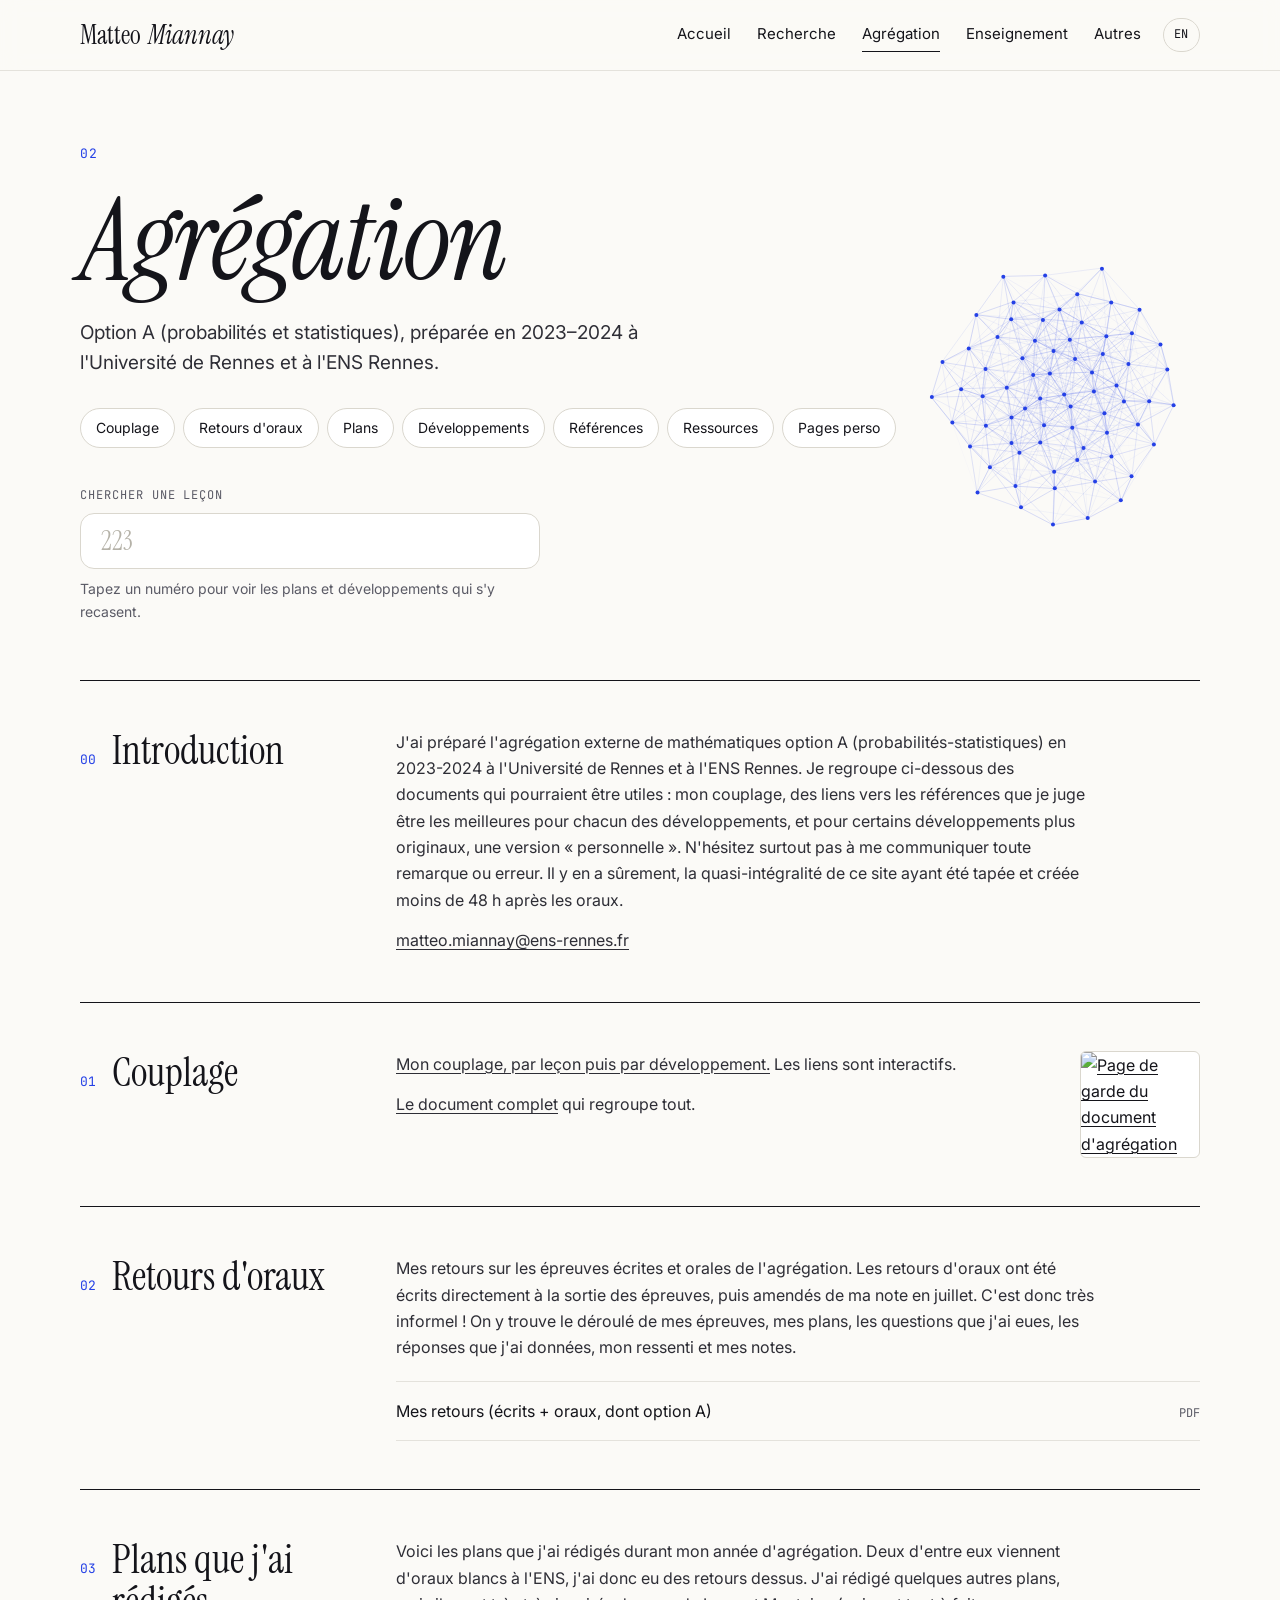
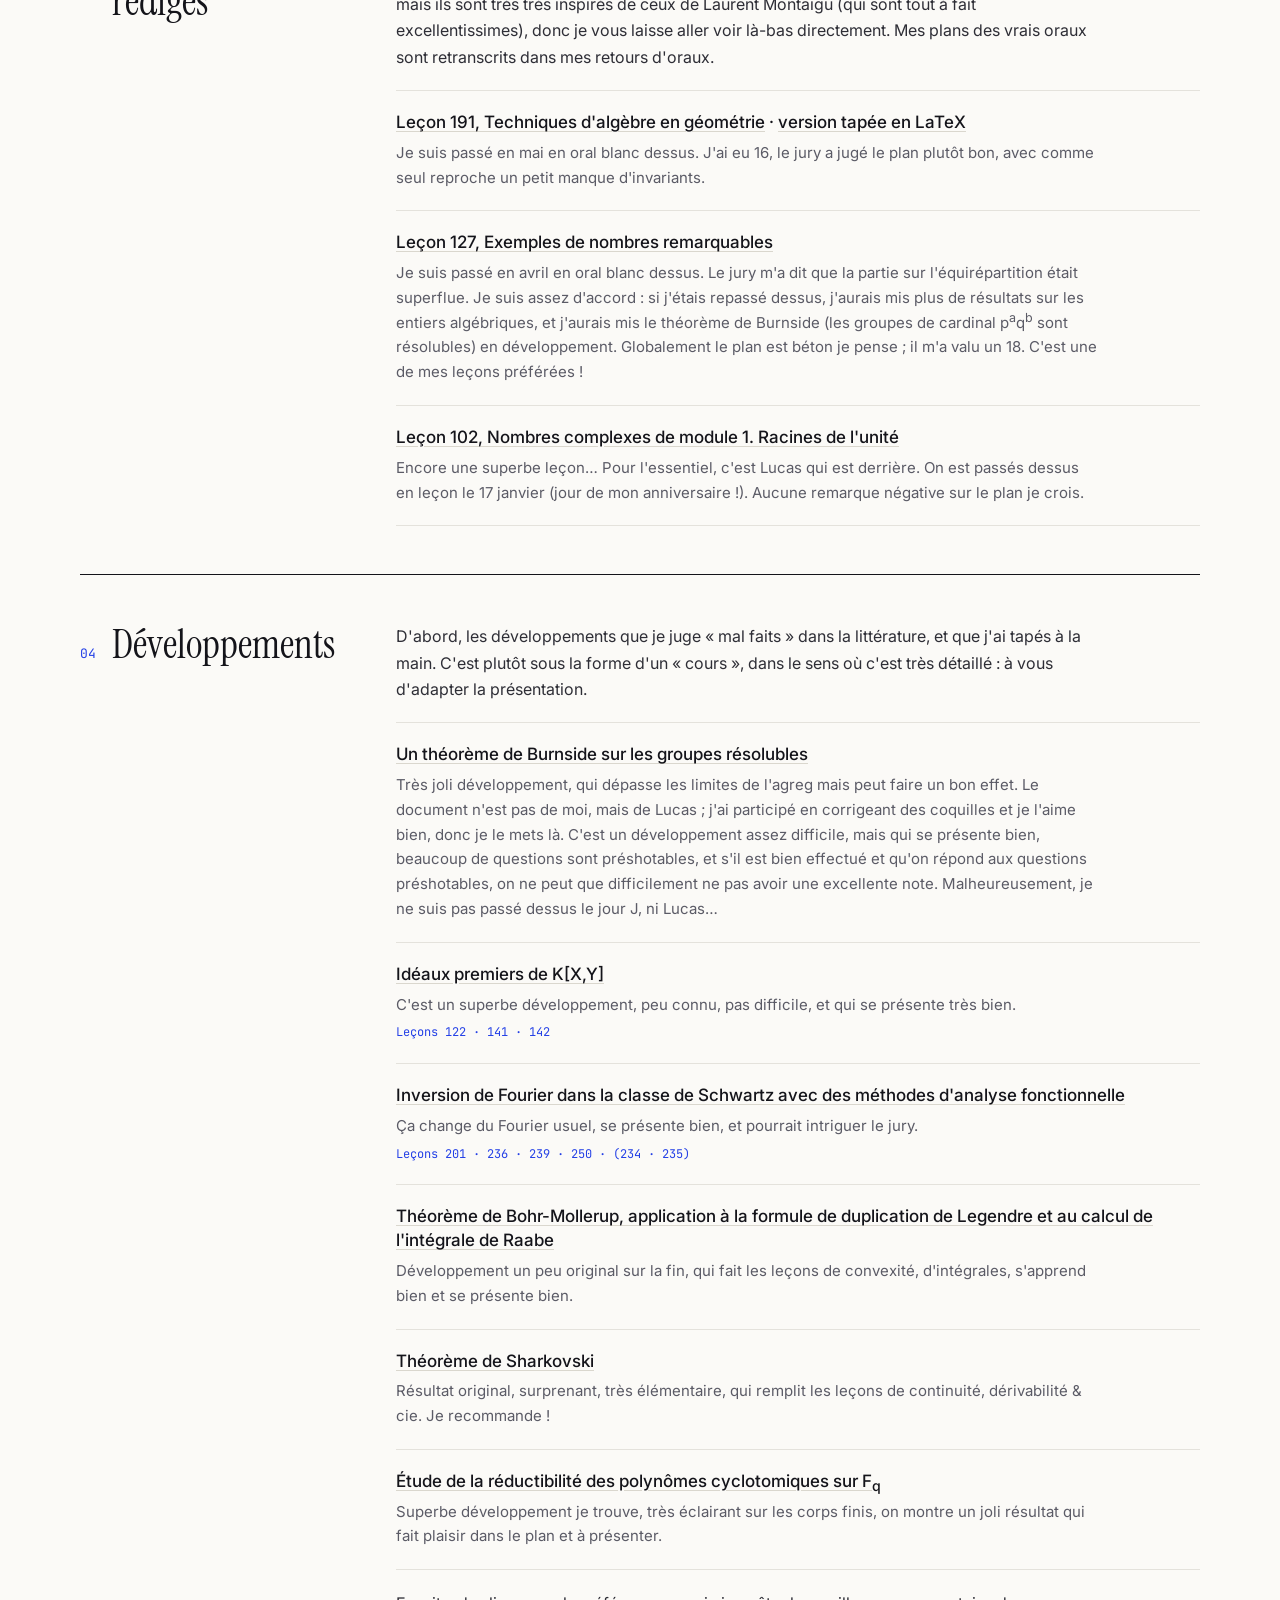
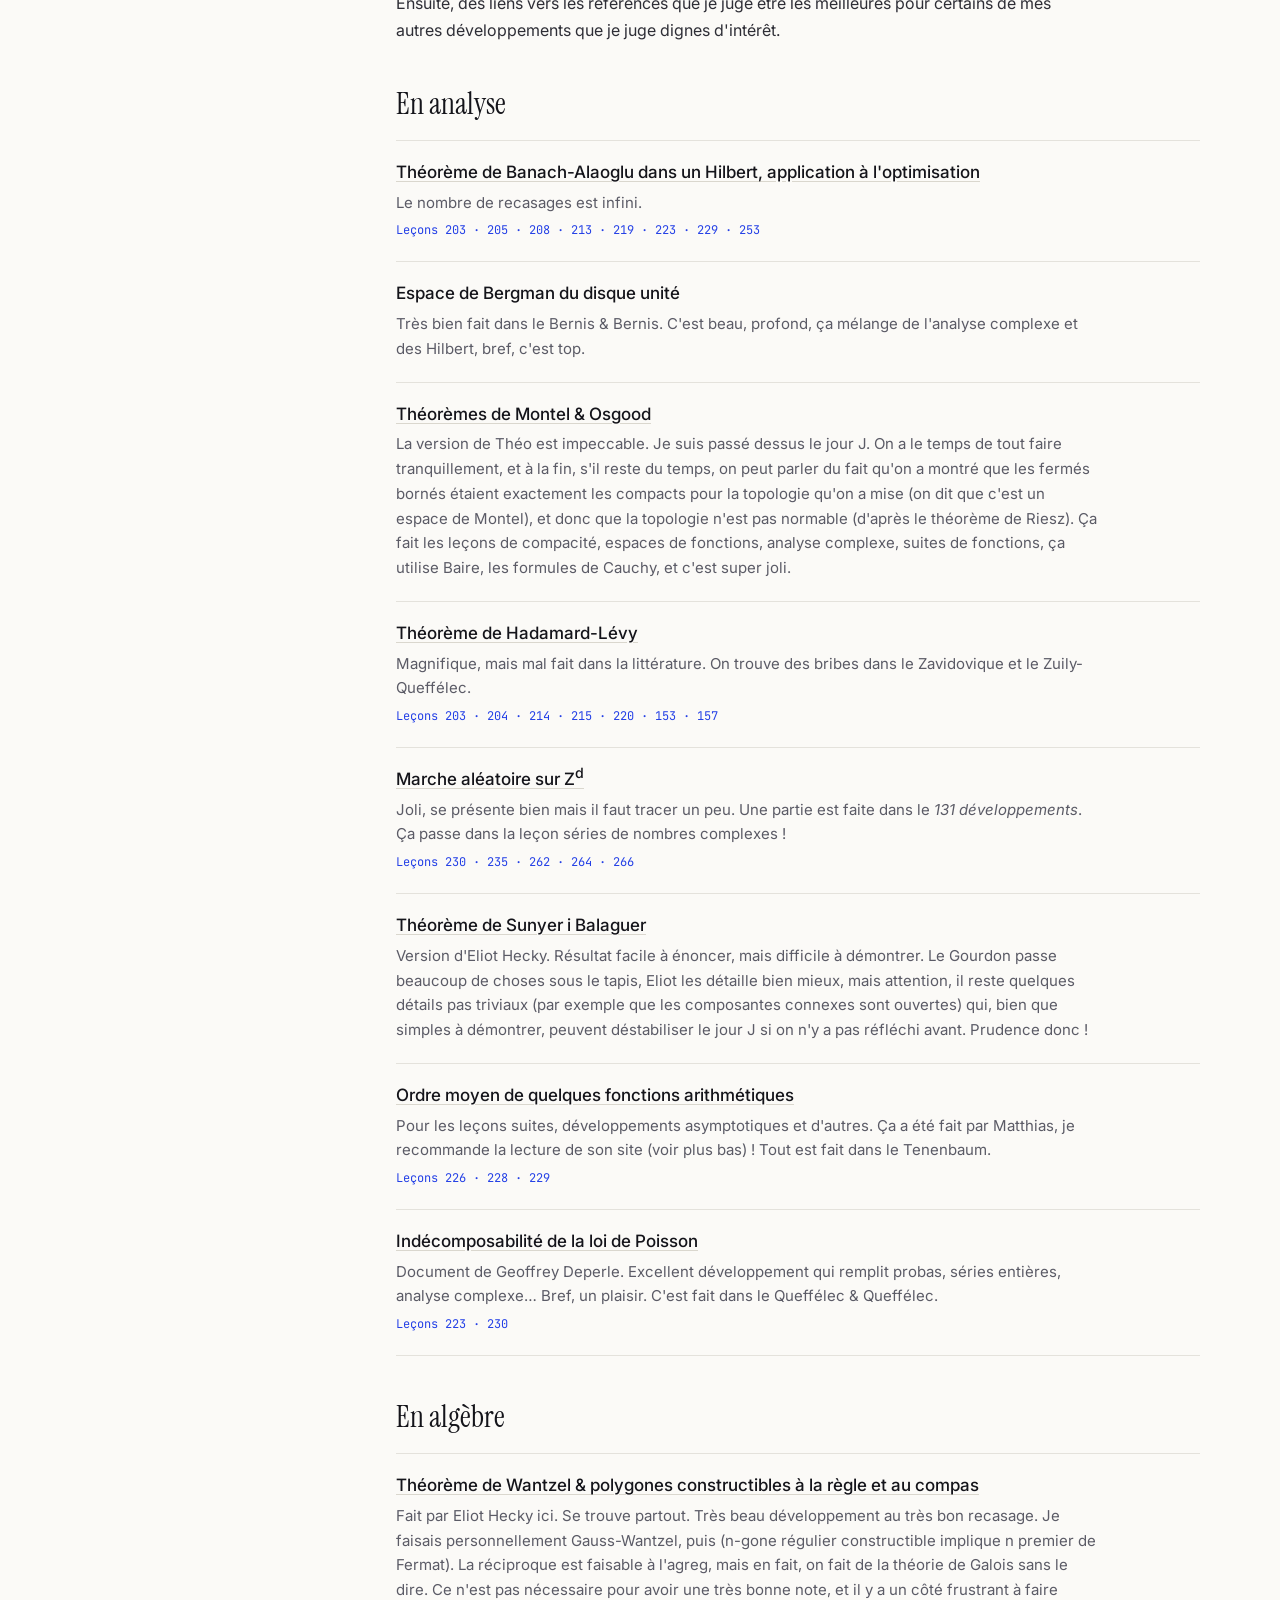
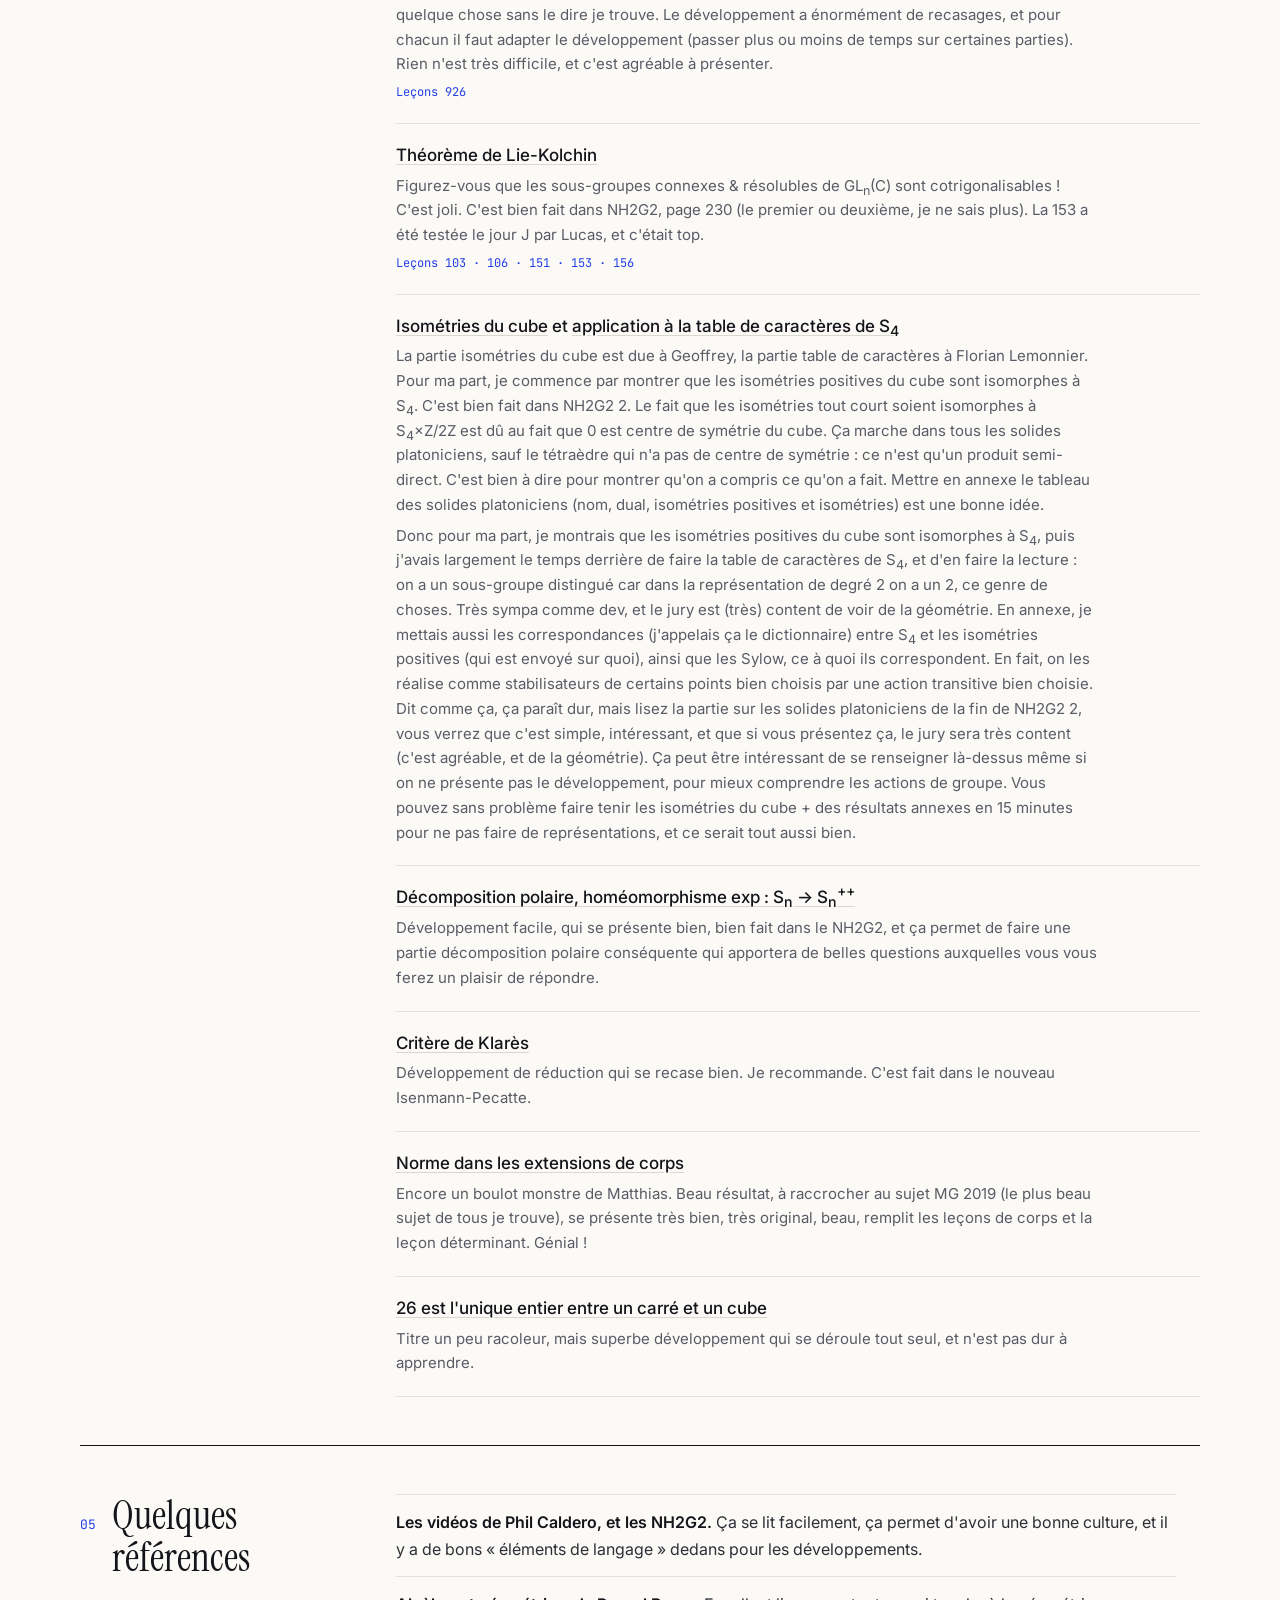
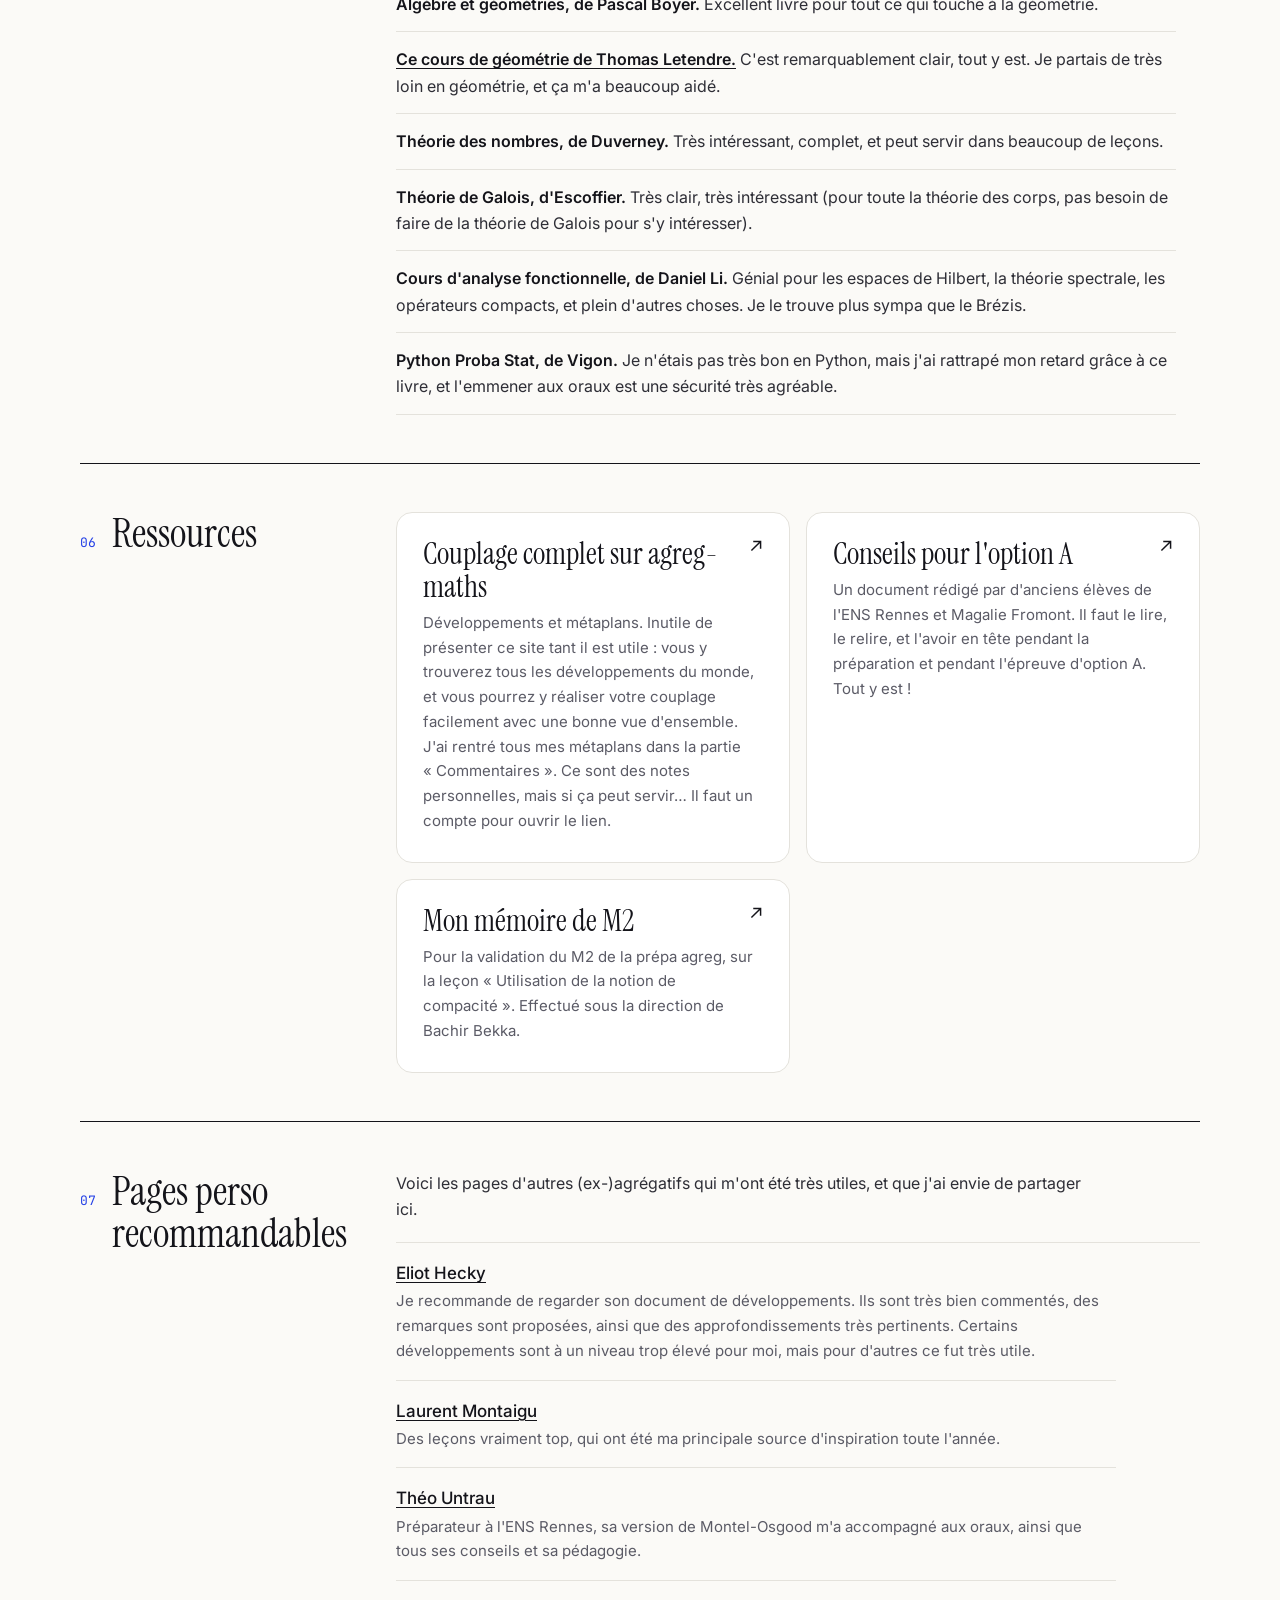
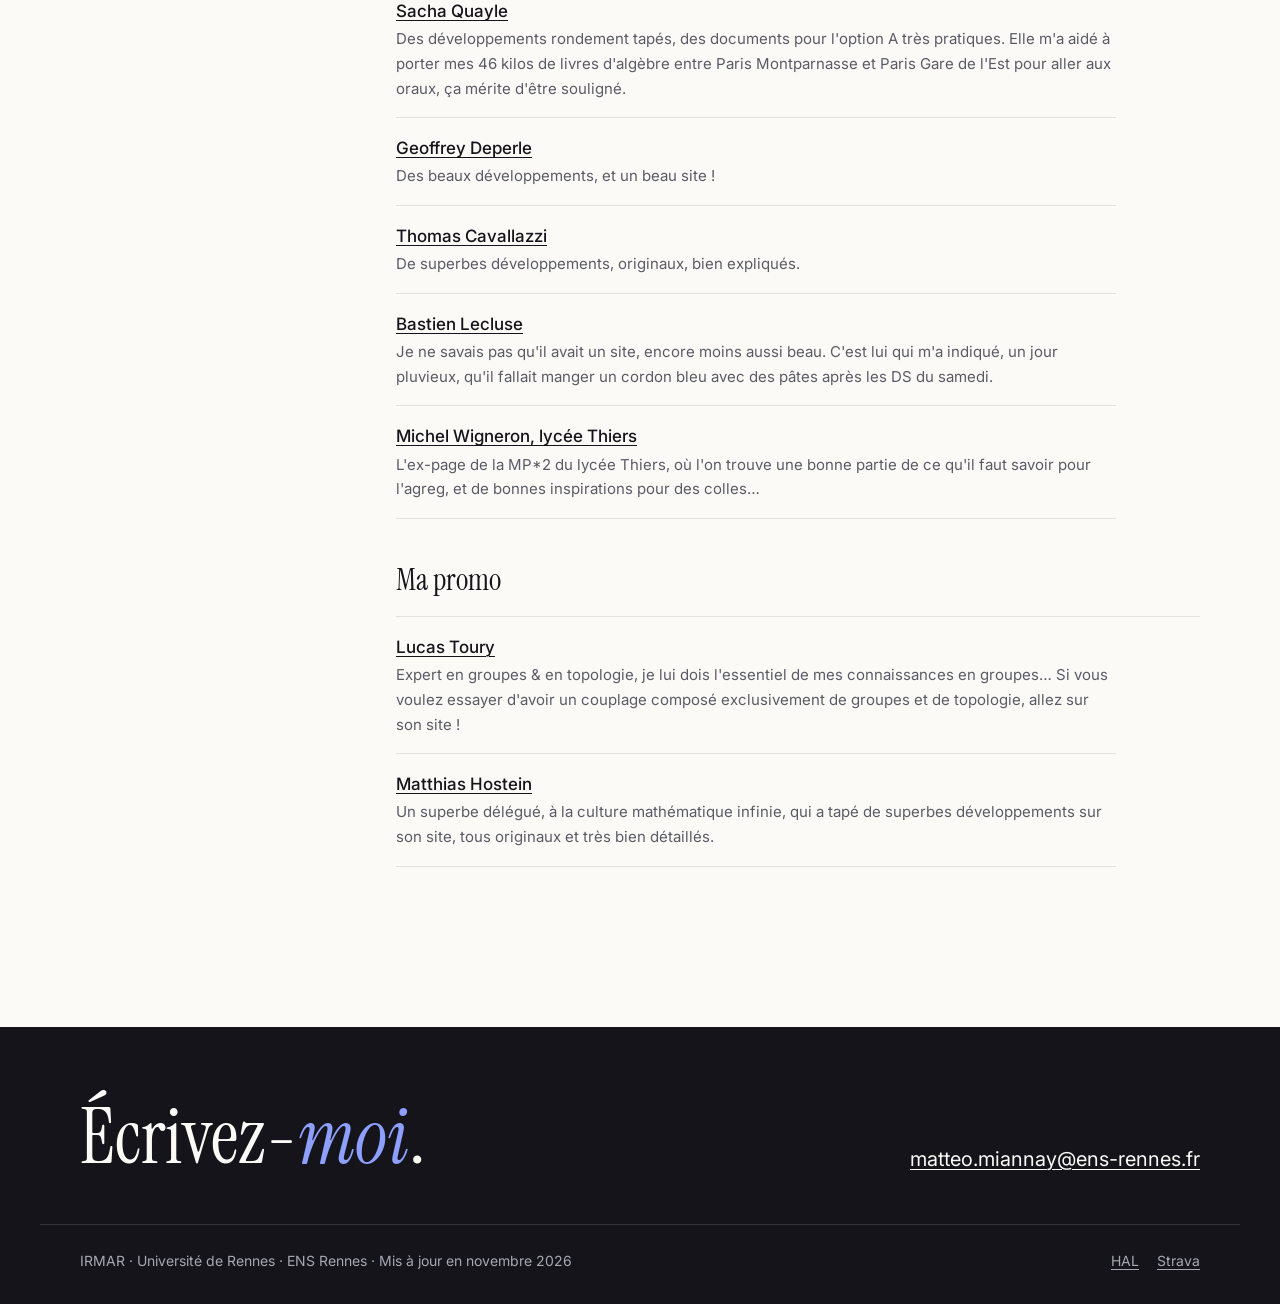
==== commit 9a4adb47: "Une seule adresse officielle : matteomiannay.github.io - og:url, og:image et hreflang pointaient ver" ====
--- a/agregation.html
+++ b/agregation.html
@@ -11,13 +11,12 @@
   <link rel="stylesheet" href="https://fonts.googleapis.com/css2?family=Instrument+Serif:ital@0;1&amp;family=Inter:wght@400;500;600&amp;family=JetBrains+Mono:wght@400;500&amp;display=swap">
   <link rel="stylesheet" href="style.css">
   <link rel="icon" href="favicon.svg" type="image/svg+xml">
-  <link rel="alternate" hreflang="fr" href="https://perso.eleves.ens-rennes.fr/people/matteo.miannay/agregation.html">
-  <link rel="alternate" hreflang="en" href="https://perso.eleves.ens-rennes.fr/people/matteo.miannay/en.html">
+  <link rel="canonical" href="https://matteomiannay.github.io/agregation.html">
   <meta property="og:type" content="website">
   <meta property="og:title" content="Agrégation — Matteo Miannay">
   <meta property="og:description" content="Agrégation de mathématiques option A : couplage, retours d'oraux, plans et développements.">
-  <meta property="og:url" content="https://perso.eleves.ens-rennes.fr/people/matteo.miannay/agregation.html">
-  <meta property="og:image" content="https://perso.eleves.ens-rennes.fr/people/matteo.miannay/og-image.png">
+  <meta property="og:url" content="https://matteomiannay.github.io/agregation.html">
+  <meta property="og:image" content="https://matteomiannay.github.io/og-image.png">
   <meta property="og:image:width" content="1200">
   <meta property="og:image:height" content="630">
   <meta property="og:locale" content="fr_FR">
--- a/style.css
+++ b/style.css
@@ -238,14 +238,11 @@
 
 @media (max-width: 640px) { .site-header { position: static; } }
 
-/* Téléphone : menu sur une ligne, défilable horizontalement */
+/* Téléphone : menu sur deux lignes, tous les liens visibles */
 @media (max-width: 640px) {
-  .header-inner { flex-wrap: nowrap; flex-direction: column; align-items: stretch; gap: 10px; }
-  .nav { flex-wrap: nowrap; overflow-x: auto; scrollbar-width: none; -webkit-overflow-scrolling: touch; }
-  .nav::-webkit-scrollbar { display: none; }
-  .nav a { flex-shrink: 0; }
-  .nav { -webkit-mask-image: linear-gradient(to right, #000 82%, transparent); mask-image: linear-gradient(to right, #000 82%, transparent); }
-  .nav.at-end { -webkit-mask-image: none; mask-image: none; }
+  .header-inner { flex-direction: column; align-items: stretch; gap: 10px; }
+  .header-nav { align-items: flex-start; }
+  .nav { flex-wrap: wrap; gap: 6px 20px; }
 }
 
 /* ===================== v2 : langue, filtre, BibTeX, profils ===================== */
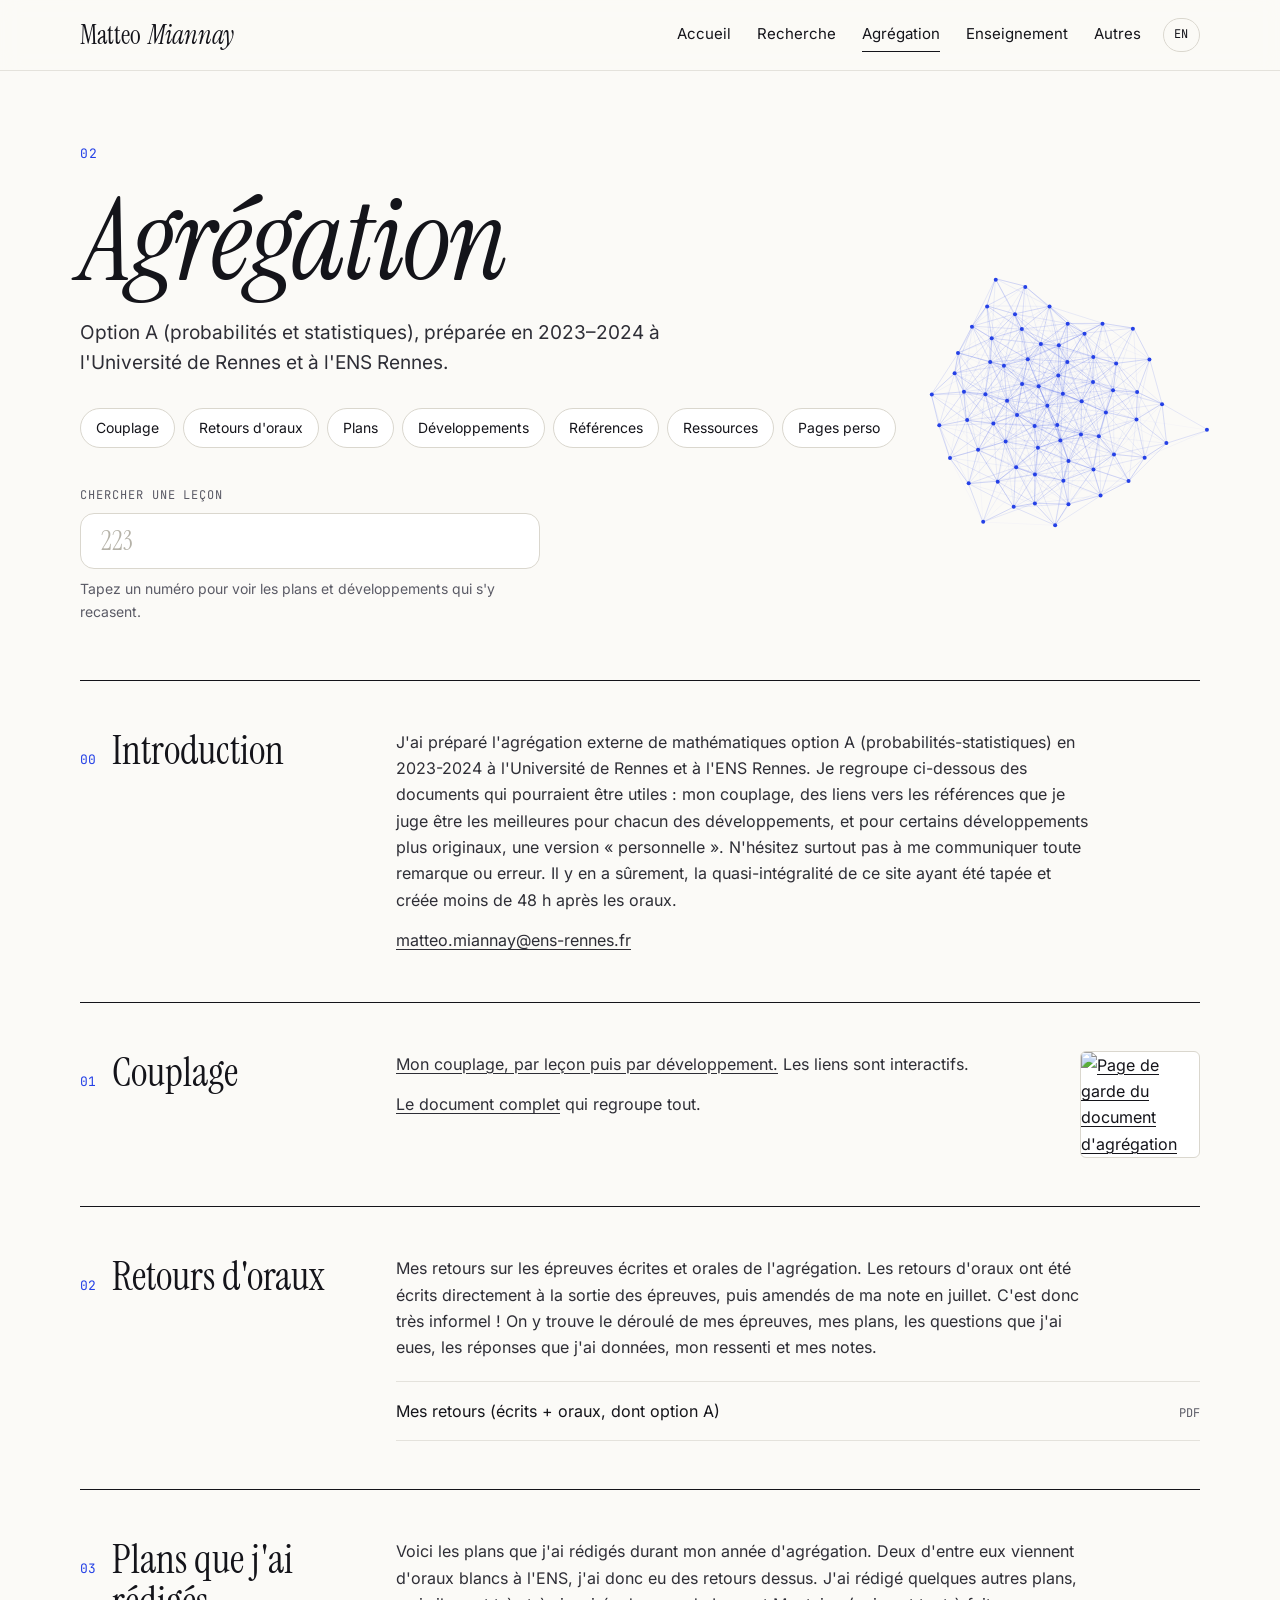
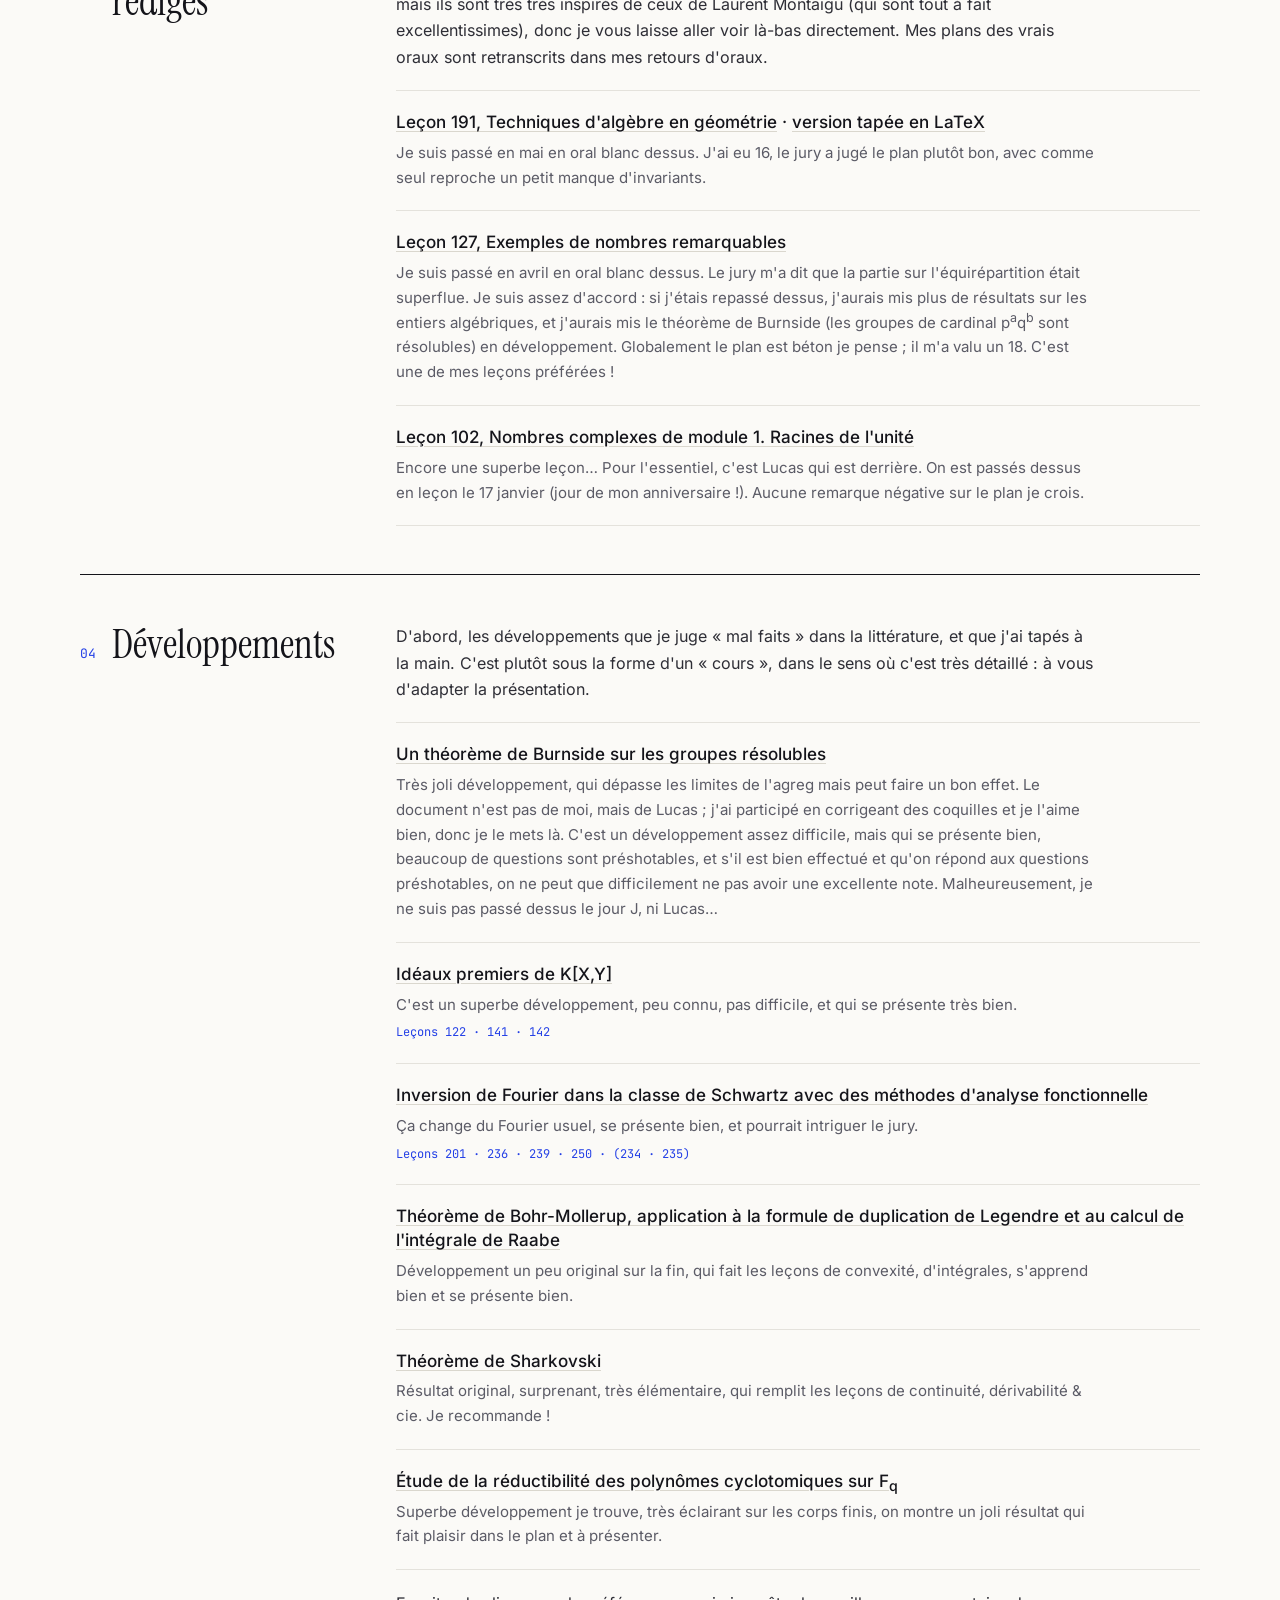
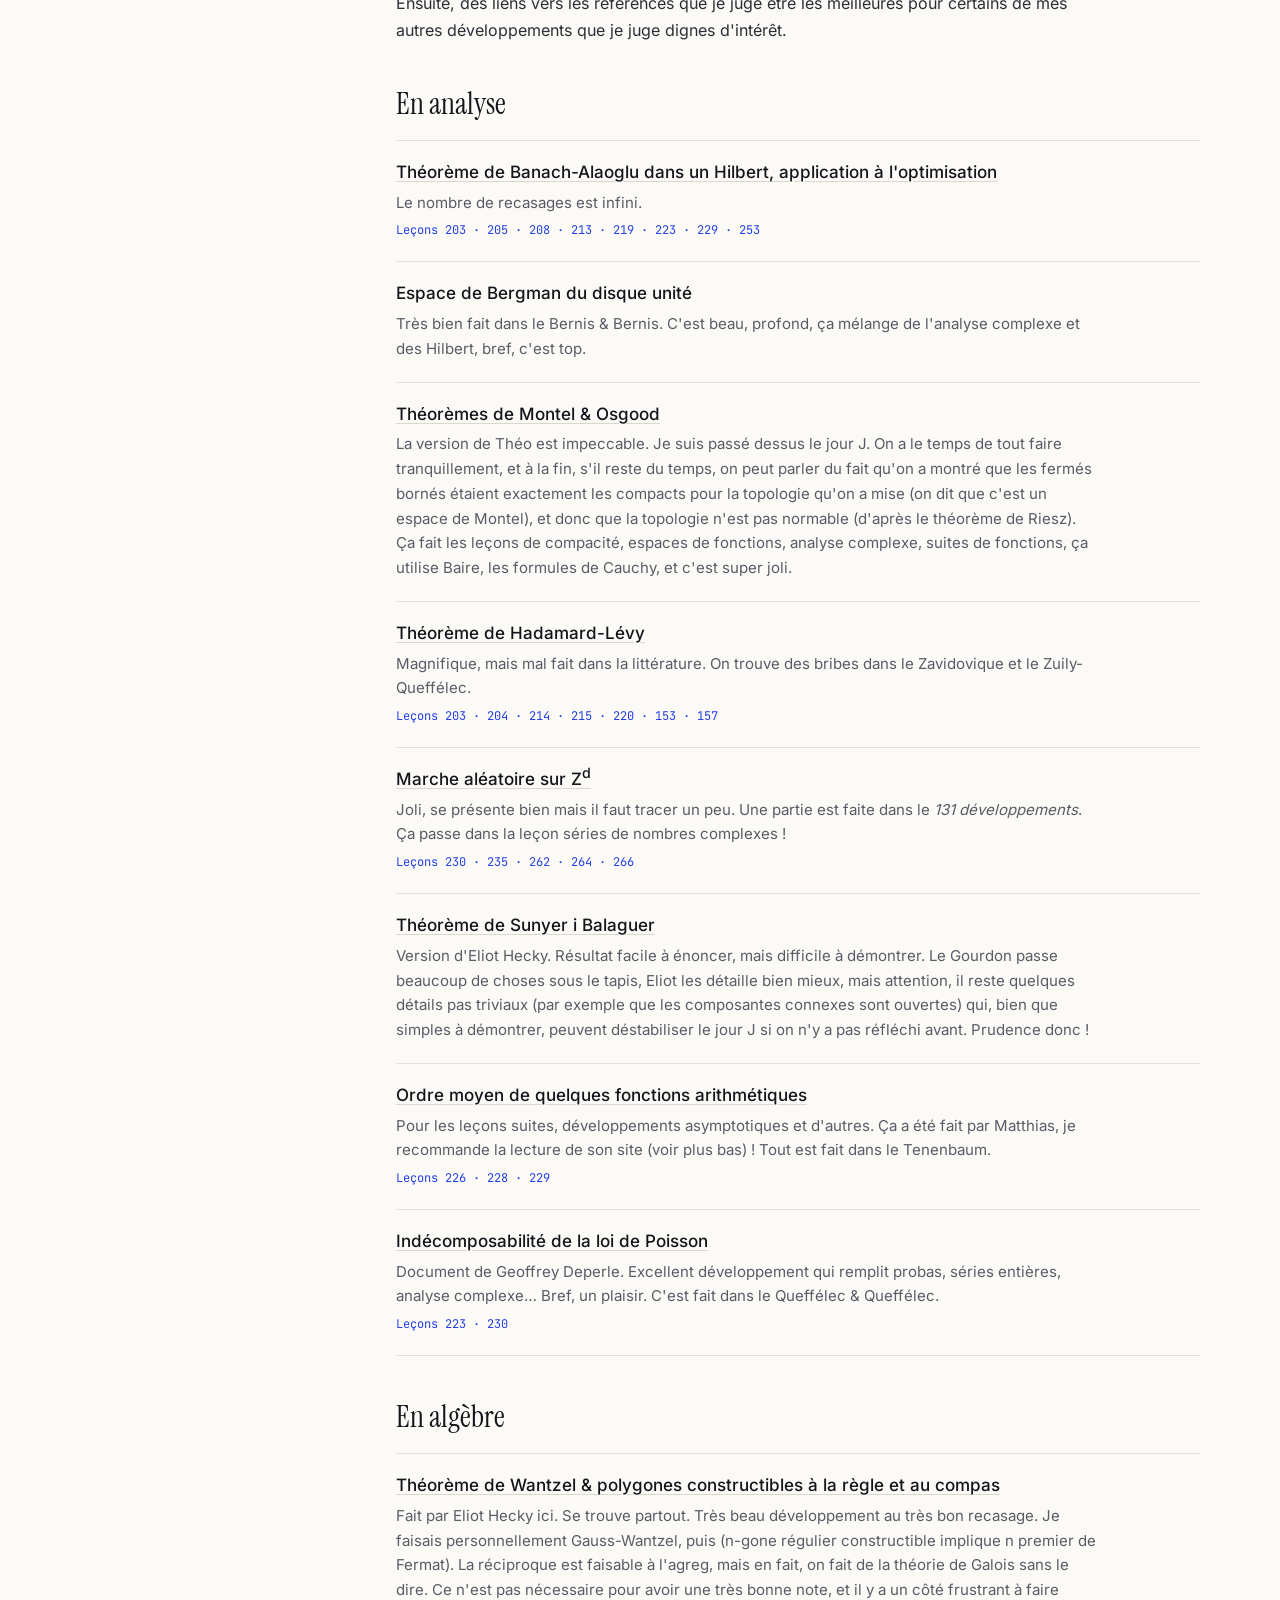
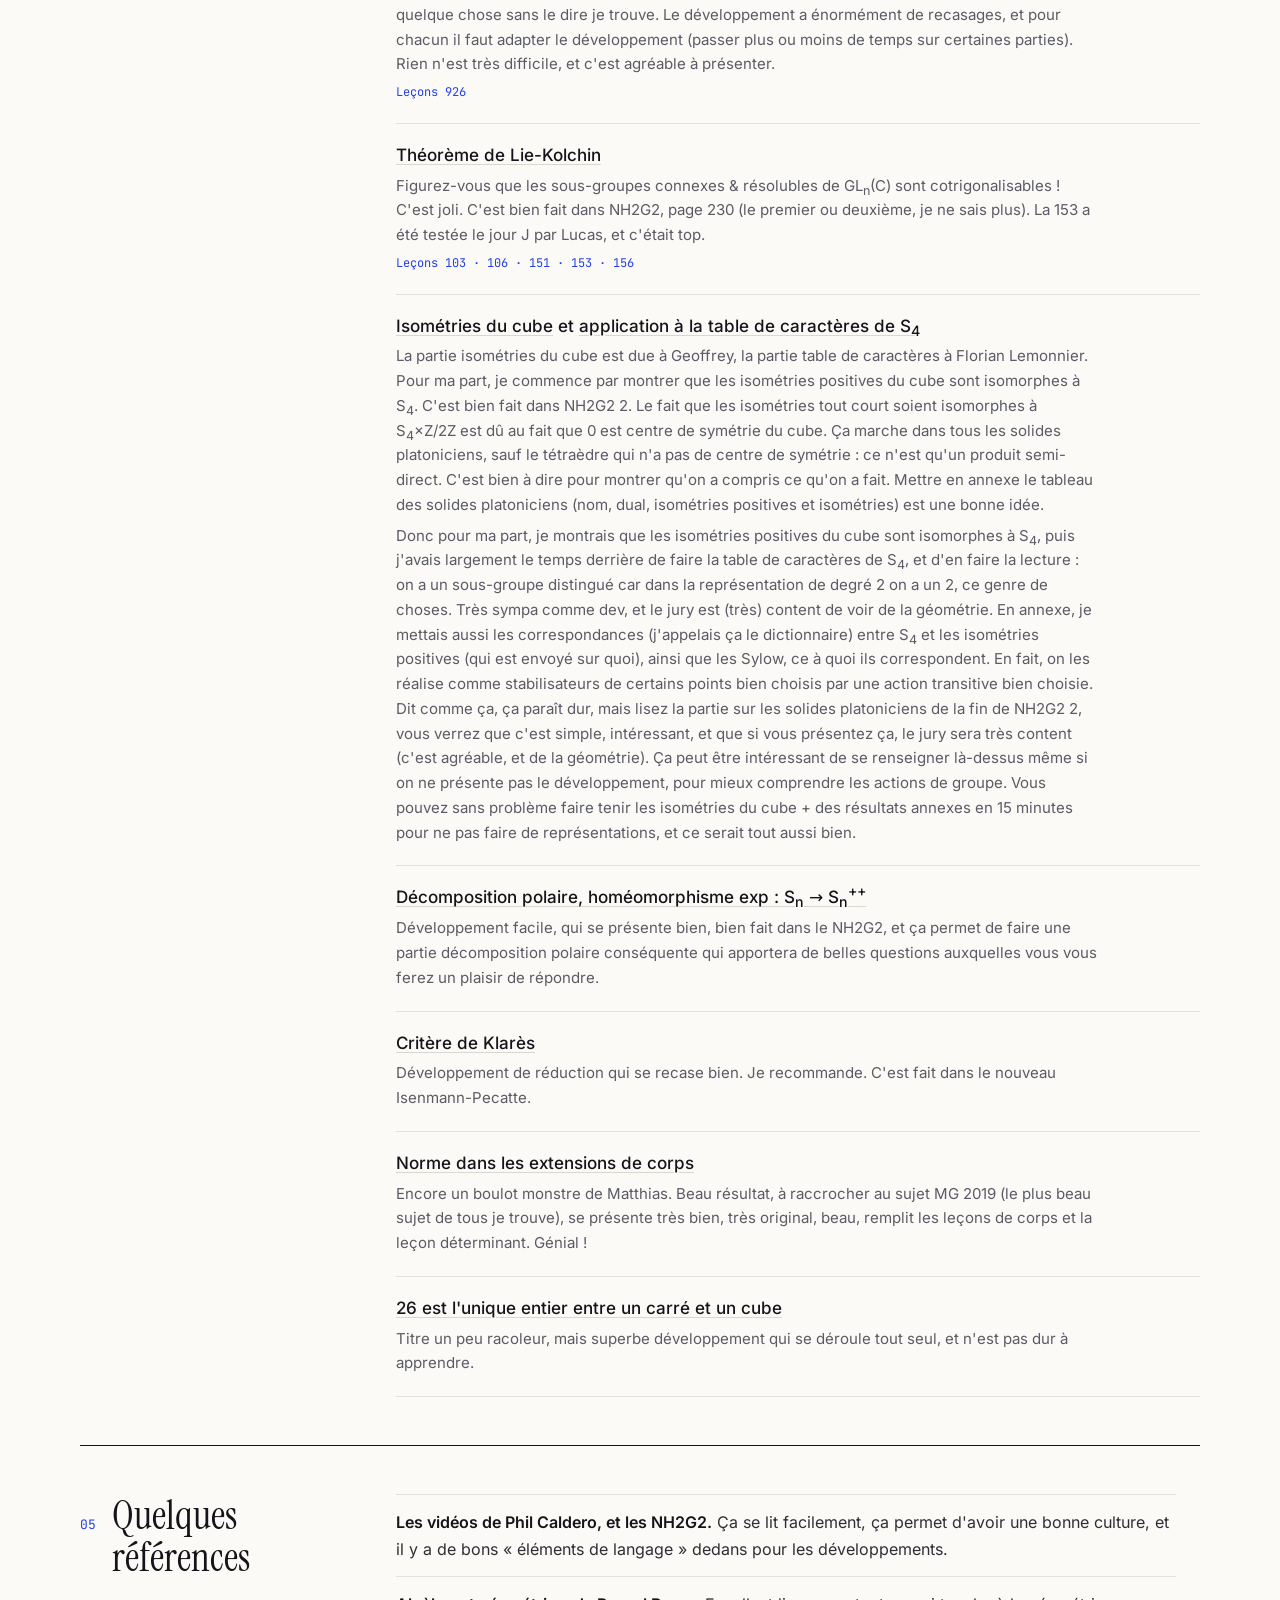
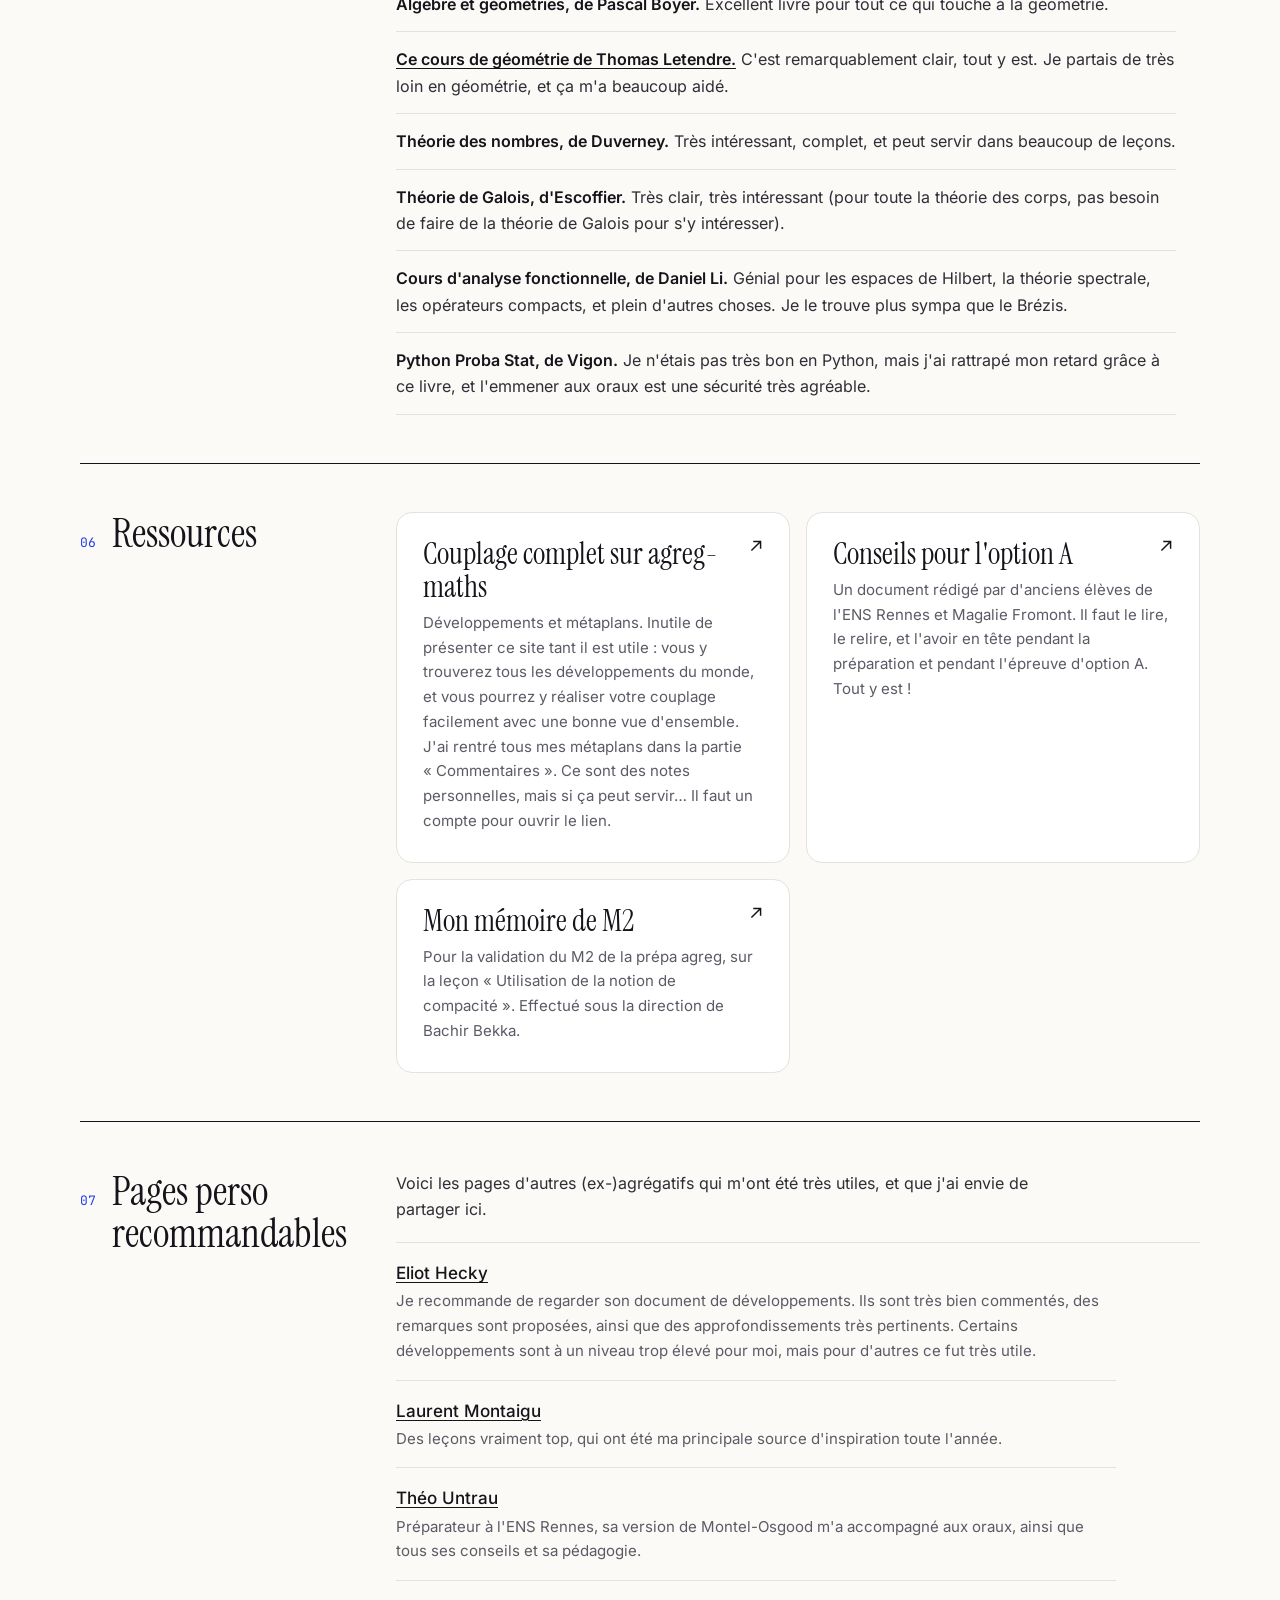
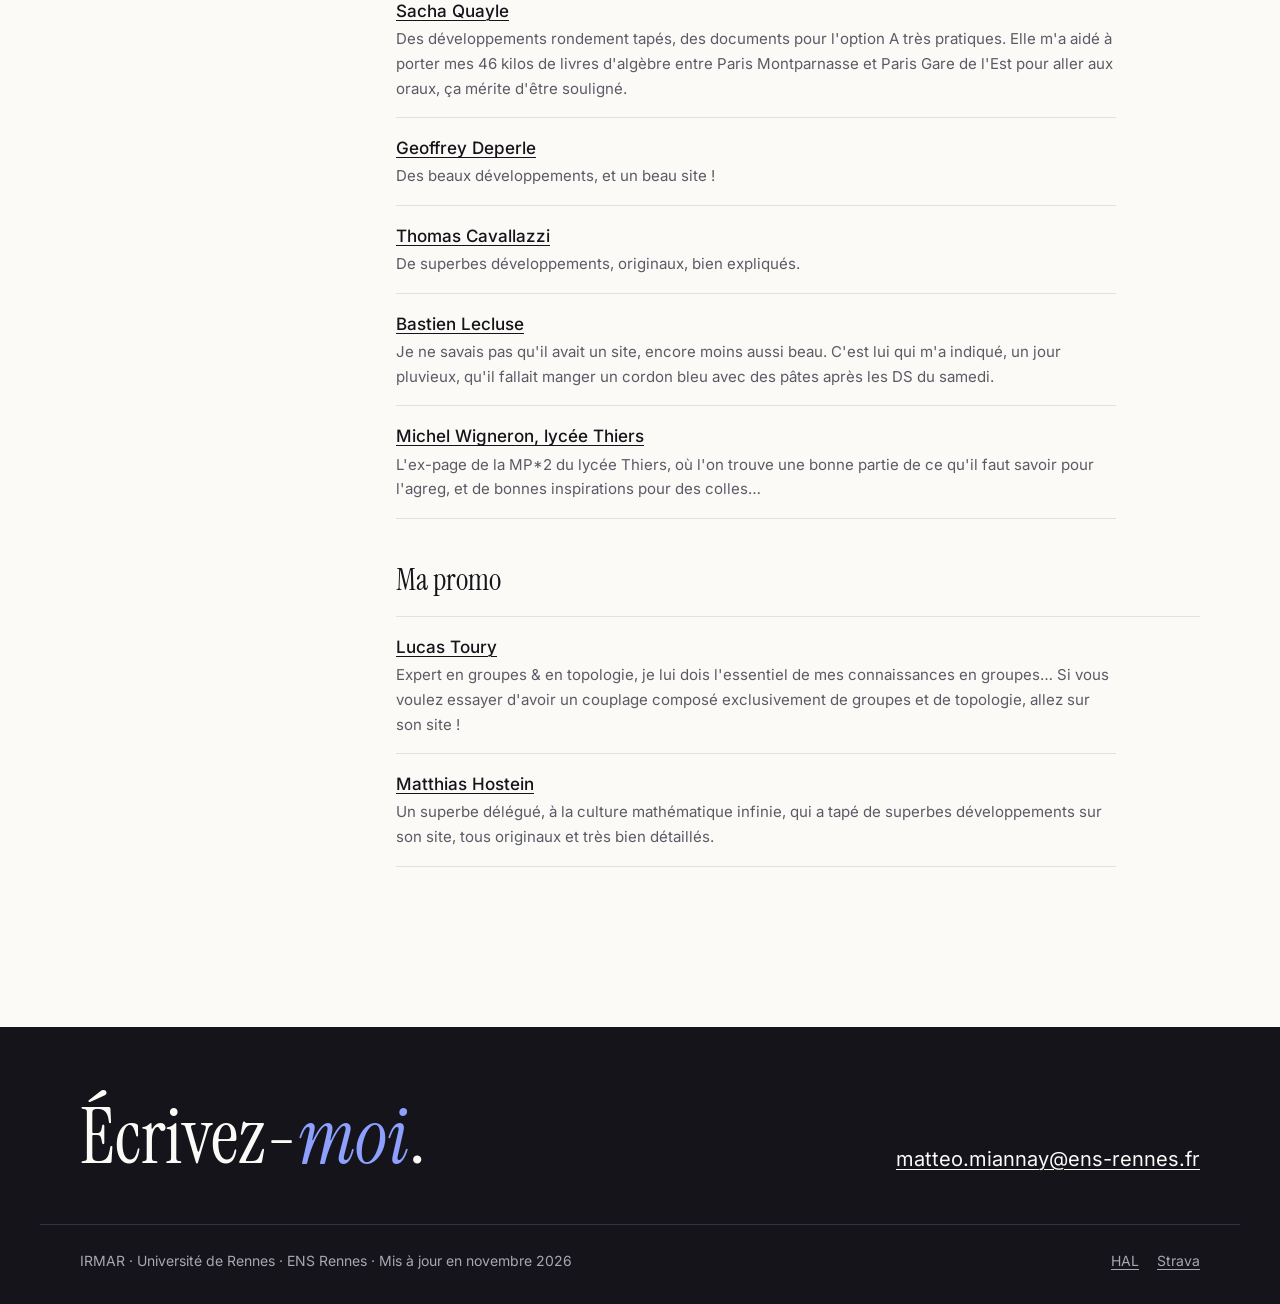
==== commit d0a7963b: "Héberge les polices avec le site au lieu de Google Fonts - Ajoute fonts/ : Instrument Serif (normal," ====
--- a/agregation.html
+++ b/agregation.html
@@ -6,9 +6,7 @@
   <title>Agrégation — Matteo Miannay</title>
   <meta name="description" content="Agrégation de mathématiques option A : couplage, retours d'oraux, plans et développements.">
   <meta name="theme-color" content="#FBFAF7">
-  <link rel="preconnect" href="https://fonts.googleapis.com">
-  <link rel="preconnect" href="https://fonts.gstatic.com" crossorigin>
-  <link rel="stylesheet" href="https://fonts.googleapis.com/css2?family=Instrument+Serif:ital@0;1&amp;family=Inter:wght@400;500;600&amp;family=JetBrains+Mono:wght@400;500&amp;display=swap">
+  <link rel="stylesheet" href="fonts/fonts.css">
   <link rel="stylesheet" href="style.css">
   <link rel="icon" href="favicon.svg" type="image/svg+xml">
   <link rel="canonical" href="https://matteomiannay.github.io/agregation.html">
--- a/fonts/fonts.css
+++ b/fonts/fonts.css
@@ -0,0 +1,128 @@
+/* Polices hébergées avec le site (aucun appel à Google Fonts).
+   Sous-ensembles latin et latin-ext, graisses utilisées seulement. Licence : SIL Open Font License 1.1. */
+
+@font-face {
+  font-family: 'Instrument Serif';
+  font-style: normal;
+  font-weight: 400;
+  font-display: swap;
+  src: url(./instrument-serif-latin-ext-400-normal.woff2) format('woff2');
+  unicode-range: U+0100-02BA,U+02BD-02C5,U+02C7-02CC,U+02CE-02D7,U+02DD-02FF,U+0304,U+0308,U+0329,U+1D00-1DBF,U+1E00-1E9F,U+1EF2-1EFF,U+2020,U+20A0-20AB,U+20AD-20C0,U+2113,U+2C60-2C7F,U+A720-A7FF;
+}
+
+@font-face {
+  font-family: 'Instrument Serif';
+  font-style: normal;
+  font-weight: 400;
+  font-display: swap;
+  src: url(./instrument-serif-latin-400-normal.woff2) format('woff2');
+  unicode-range: U+0000-00FF,U+0131,U+0152-0153,U+02BB-02BC,U+02C6,U+02DA,U+02DC,U+0304,U+0308,U+0329,U+2000-206F,U+20AC,U+2122,U+2191,U+2193,U+2212,U+2215,U+FEFF,U+FFFD;
+}
+
+@font-face {
+  font-family: 'Instrument Serif';
+  font-style: italic;
+  font-weight: 400;
+  font-display: swap;
+  src: url(./instrument-serif-latin-ext-400-italic.woff2) format('woff2');
+  unicode-range: U+0100-02BA,U+02BD-02C5,U+02C7-02CC,U+02CE-02D7,U+02DD-02FF,U+0304,U+0308,U+0329,U+1D00-1DBF,U+1E00-1E9F,U+1EF2-1EFF,U+2020,U+20A0-20AB,U+20AD-20C0,U+2113,U+2C60-2C7F,U+A720-A7FF;
+}
+
+@font-face {
+  font-family: 'Instrument Serif';
+  font-style: italic;
+  font-weight: 400;
+  font-display: swap;
+  src: url(./instrument-serif-latin-400-italic.woff2) format('woff2');
+  unicode-range: U+0000-00FF,U+0131,U+0152-0153,U+02BB-02BC,U+02C6,U+02DA,U+02DC,U+0304,U+0308,U+0329,U+2000-206F,U+20AC,U+2122,U+2191,U+2193,U+2212,U+2215,U+FEFF,U+FFFD;
+}
+
+@font-face {
+  font-family: 'Inter';
+  font-style: normal;
+  font-weight: 400;
+  font-display: swap;
+  src: url(./inter-latin-ext-400-normal.woff2) format('woff2');
+  unicode-range: U+0100-02BA,U+02BD-02C5,U+02C7-02CC,U+02CE-02D7,U+02DD-02FF,U+0304,U+0308,U+0329,U+1D00-1DBF,U+1E00-1E9F,U+1EF2-1EFF,U+2020,U+20A0-20AB,U+20AD-20C0,U+2113,U+2C60-2C7F,U+A720-A7FF;
+}
+
+@font-face {
+  font-family: 'Inter';
+  font-style: normal;
+  font-weight: 400;
+  font-display: swap;
+  src: url(./inter-latin-400-normal.woff2) format('woff2');
+  unicode-range: U+0000-00FF,U+0131,U+0152-0153,U+02BB-02BC,U+02C6,U+02DA,U+02DC,U+0304,U+0308,U+0329,U+2000-206F,U+20AC,U+2122,U+2191,U+2193,U+2212,U+2215,U+FEFF,U+FFFD;
+}
+
+@font-face {
+  font-family: 'Inter';
+  font-style: normal;
+  font-weight: 500;
+  font-display: swap;
+  src: url(./inter-latin-ext-500-normal.woff2) format('woff2');
+  unicode-range: U+0100-02BA,U+02BD-02C5,U+02C7-02CC,U+02CE-02D7,U+02DD-02FF,U+0304,U+0308,U+0329,U+1D00-1DBF,U+1E00-1E9F,U+1EF2-1EFF,U+2020,U+20A0-20AB,U+20AD-20C0,U+2113,U+2C60-2C7F,U+A720-A7FF;
+}
+
+@font-face {
+  font-family: 'Inter';
+  font-style: normal;
+  font-weight: 500;
+  font-display: swap;
+  src: url(./inter-latin-500-normal.woff2) format('woff2');
+  unicode-range: U+0000-00FF,U+0131,U+0152-0153,U+02BB-02BC,U+02C6,U+02DA,U+02DC,U+0304,U+0308,U+0329,U+2000-206F,U+20AC,U+2122,U+2191,U+2193,U+2212,U+2215,U+FEFF,U+FFFD;
+}
+
+@font-face {
+  font-family: 'Inter';
+  font-style: normal;
+  font-weight: 600;
+  font-display: swap;
+  src: url(./inter-latin-ext-600-normal.woff2) format('woff2');
+  unicode-range: U+0100-02BA,U+02BD-02C5,U+02C7-02CC,U+02CE-02D7,U+02DD-02FF,U+0304,U+0308,U+0329,U+1D00-1DBF,U+1E00-1E9F,U+1EF2-1EFF,U+2020,U+20A0-20AB,U+20AD-20C0,U+2113,U+2C60-2C7F,U+A720-A7FF;
+}
+
+@font-face {
+  font-family: 'Inter';
+  font-style: normal;
+  font-weight: 600;
+  font-display: swap;
+  src: url(./inter-latin-600-normal.woff2) format('woff2');
+  unicode-range: U+0000-00FF,U+0131,U+0152-0153,U+02BB-02BC,U+02C6,U+02DA,U+02DC,U+0304,U+0308,U+0329,U+2000-206F,U+20AC,U+2122,U+2191,U+2193,U+2212,U+2215,U+FEFF,U+FFFD;
+}
+
+@font-face {
+  font-family: 'JetBrains Mono';
+  font-style: normal;
+  font-weight: 400;
+  font-display: swap;
+  src: url(./jetbrains-mono-latin-ext-400-normal.woff2) format('woff2');
+  unicode-range: U+0100-02BA,U+02BD-02C5,U+02C7-02CC,U+02CE-02D7,U+02DD-02FF,U+0304,U+0308,U+0329,U+1D00-1DBF,U+1E00-1E9F,U+1EF2-1EFF,U+2020,U+20A0-20AB,U+20AD-20C0,U+2113,U+2C60-2C7F,U+A720-A7FF;
+}
+
+@font-face {
+  font-family: 'JetBrains Mono';
+  font-style: normal;
+  font-weight: 400;
+  font-display: swap;
+  src: url(./jetbrains-mono-latin-400-normal.woff2) format('woff2');
+  unicode-range: U+0000-00FF,U+0131,U+0152-0153,U+02BB-02BC,U+02C6,U+02DA,U+02DC,U+0304,U+0308,U+0329,U+2000-206F,U+20AC,U+2122,U+2191,U+2193,U+2212,U+2215,U+FEFF,U+FFFD;
+}
+
+@font-face {
+  font-family: 'JetBrains Mono';
+  font-style: normal;
+  font-weight: 500;
+  font-display: swap;
+  src: url(./jetbrains-mono-latin-ext-500-normal.woff2) format('woff2');
+  unicode-range: U+0100-02BA,U+02BD-02C5,U+02C7-02CC,U+02CE-02D7,U+02DD-02FF,U+0304,U+0308,U+0329,U+1D00-1DBF,U+1E00-1E9F,U+1EF2-1EFF,U+2020,U+20A0-20AB,U+20AD-20C0,U+2113,U+2C60-2C7F,U+A720-A7FF;
+}
+
+@font-face {
+  font-family: 'JetBrains Mono';
+  font-style: normal;
+  font-weight: 500;
+  font-display: swap;
+  src: url(./jetbrains-mono-latin-500-normal.woff2) format('woff2');
+  unicode-range: U+0000-00FF,U+0131,U+0152-0153,U+02BB-02BC,U+02C6,U+02DA,U+02DC,U+0304,U+0308,U+0329,U+2000-206F,U+20AC,U+2122,U+2191,U+2193,U+2212,U+2215,U+FEFF,U+FFFD;
+}
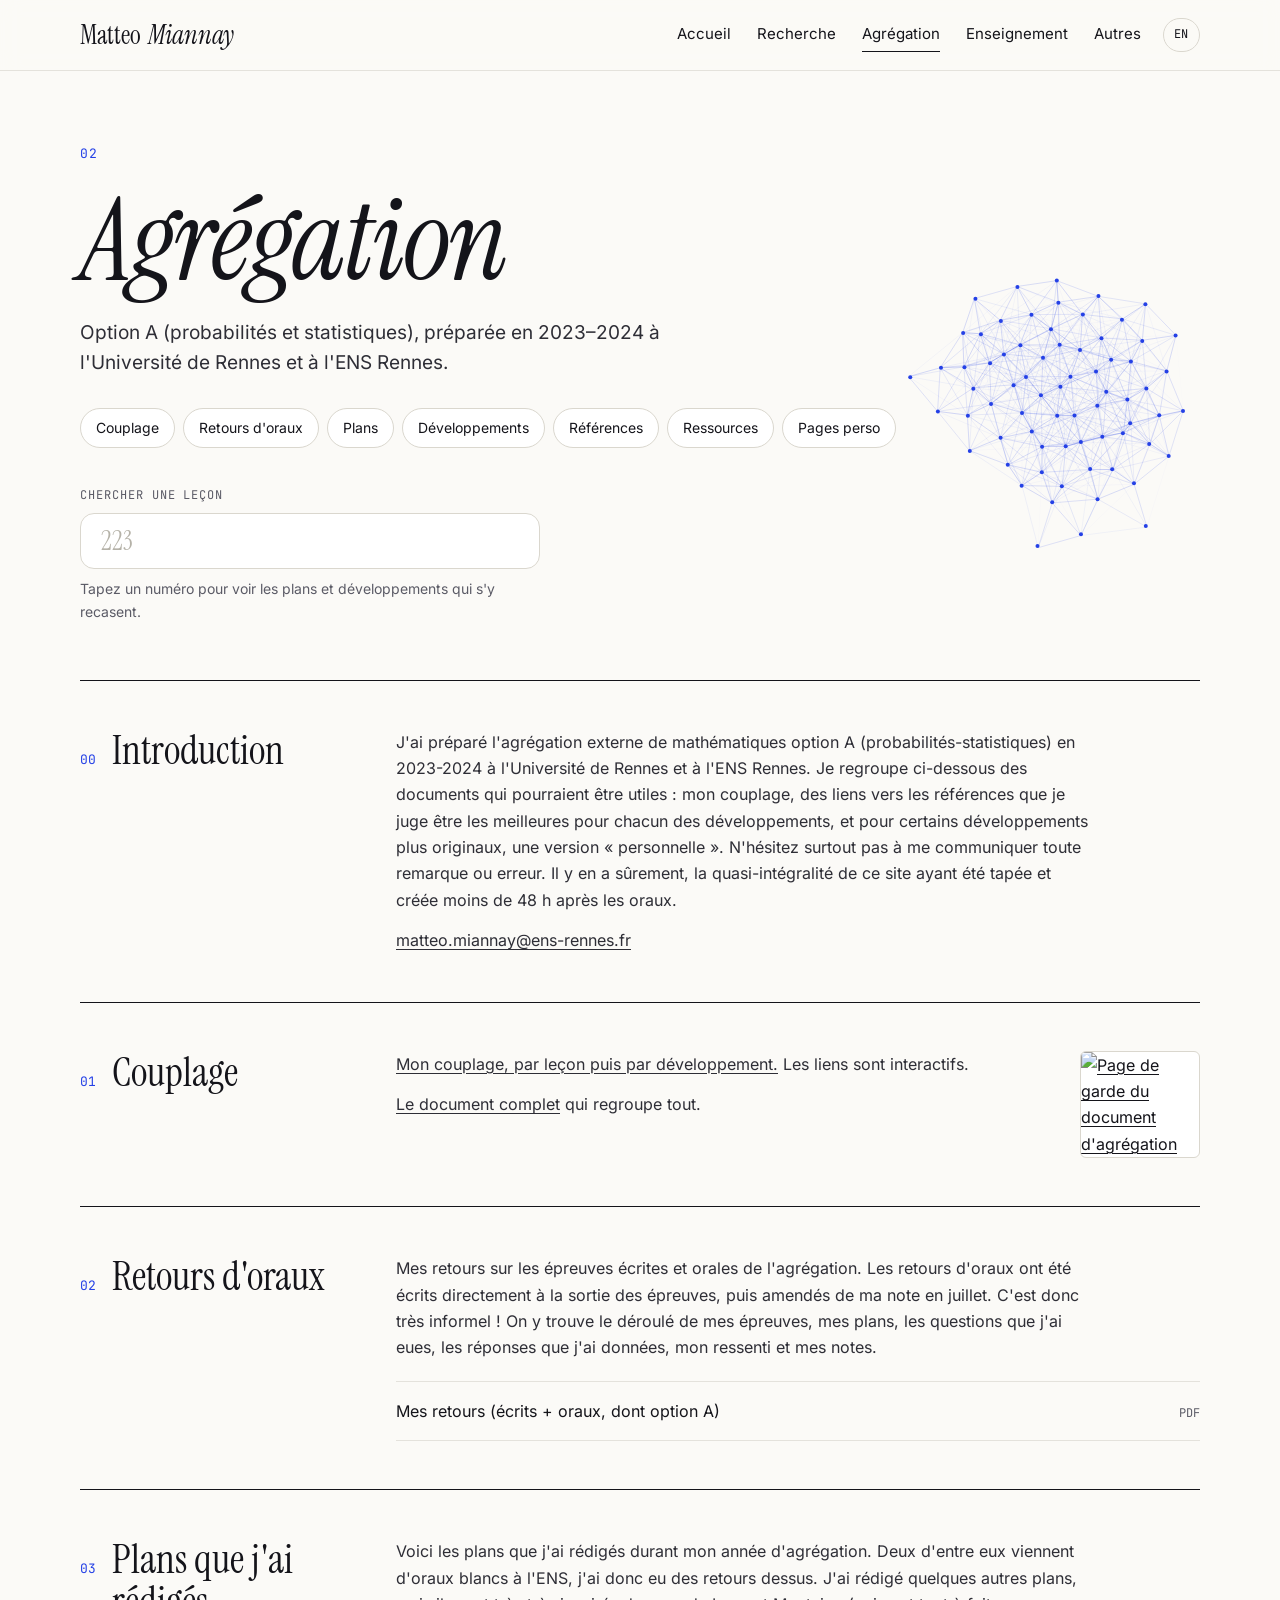
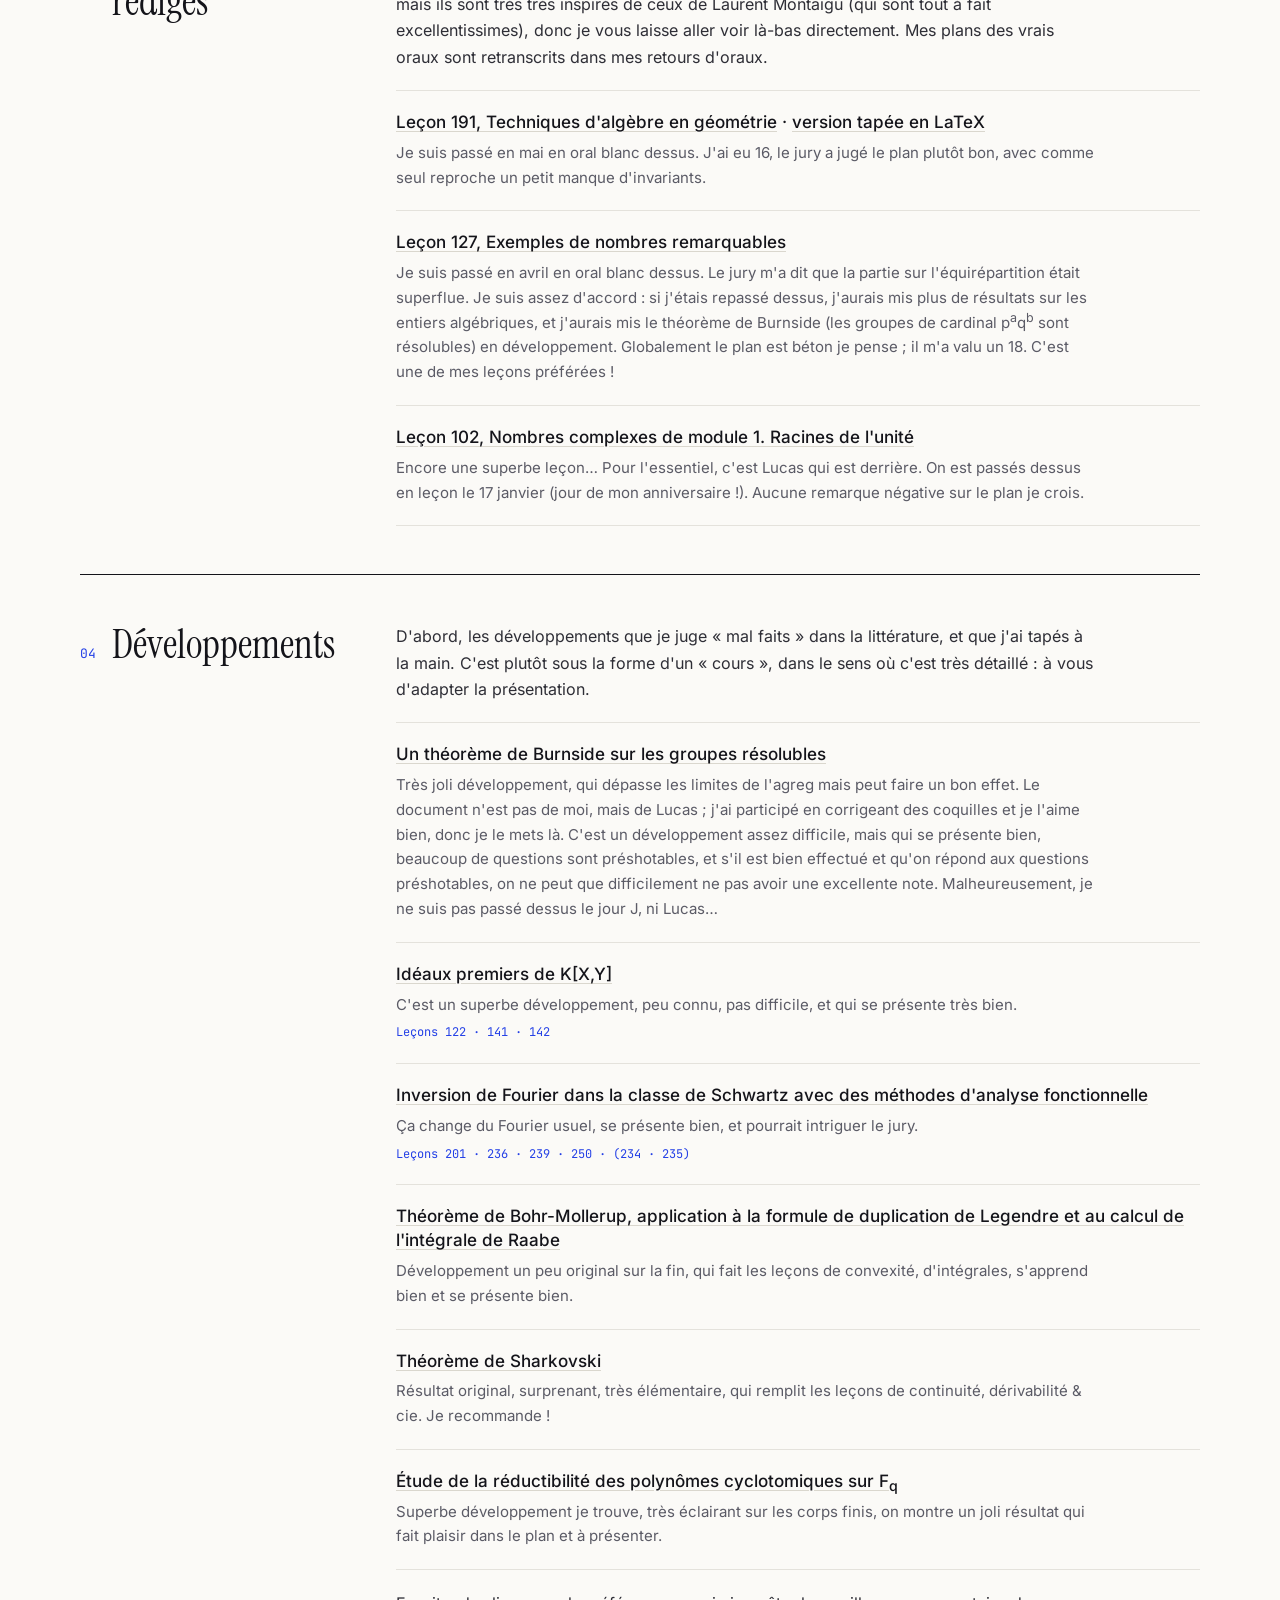
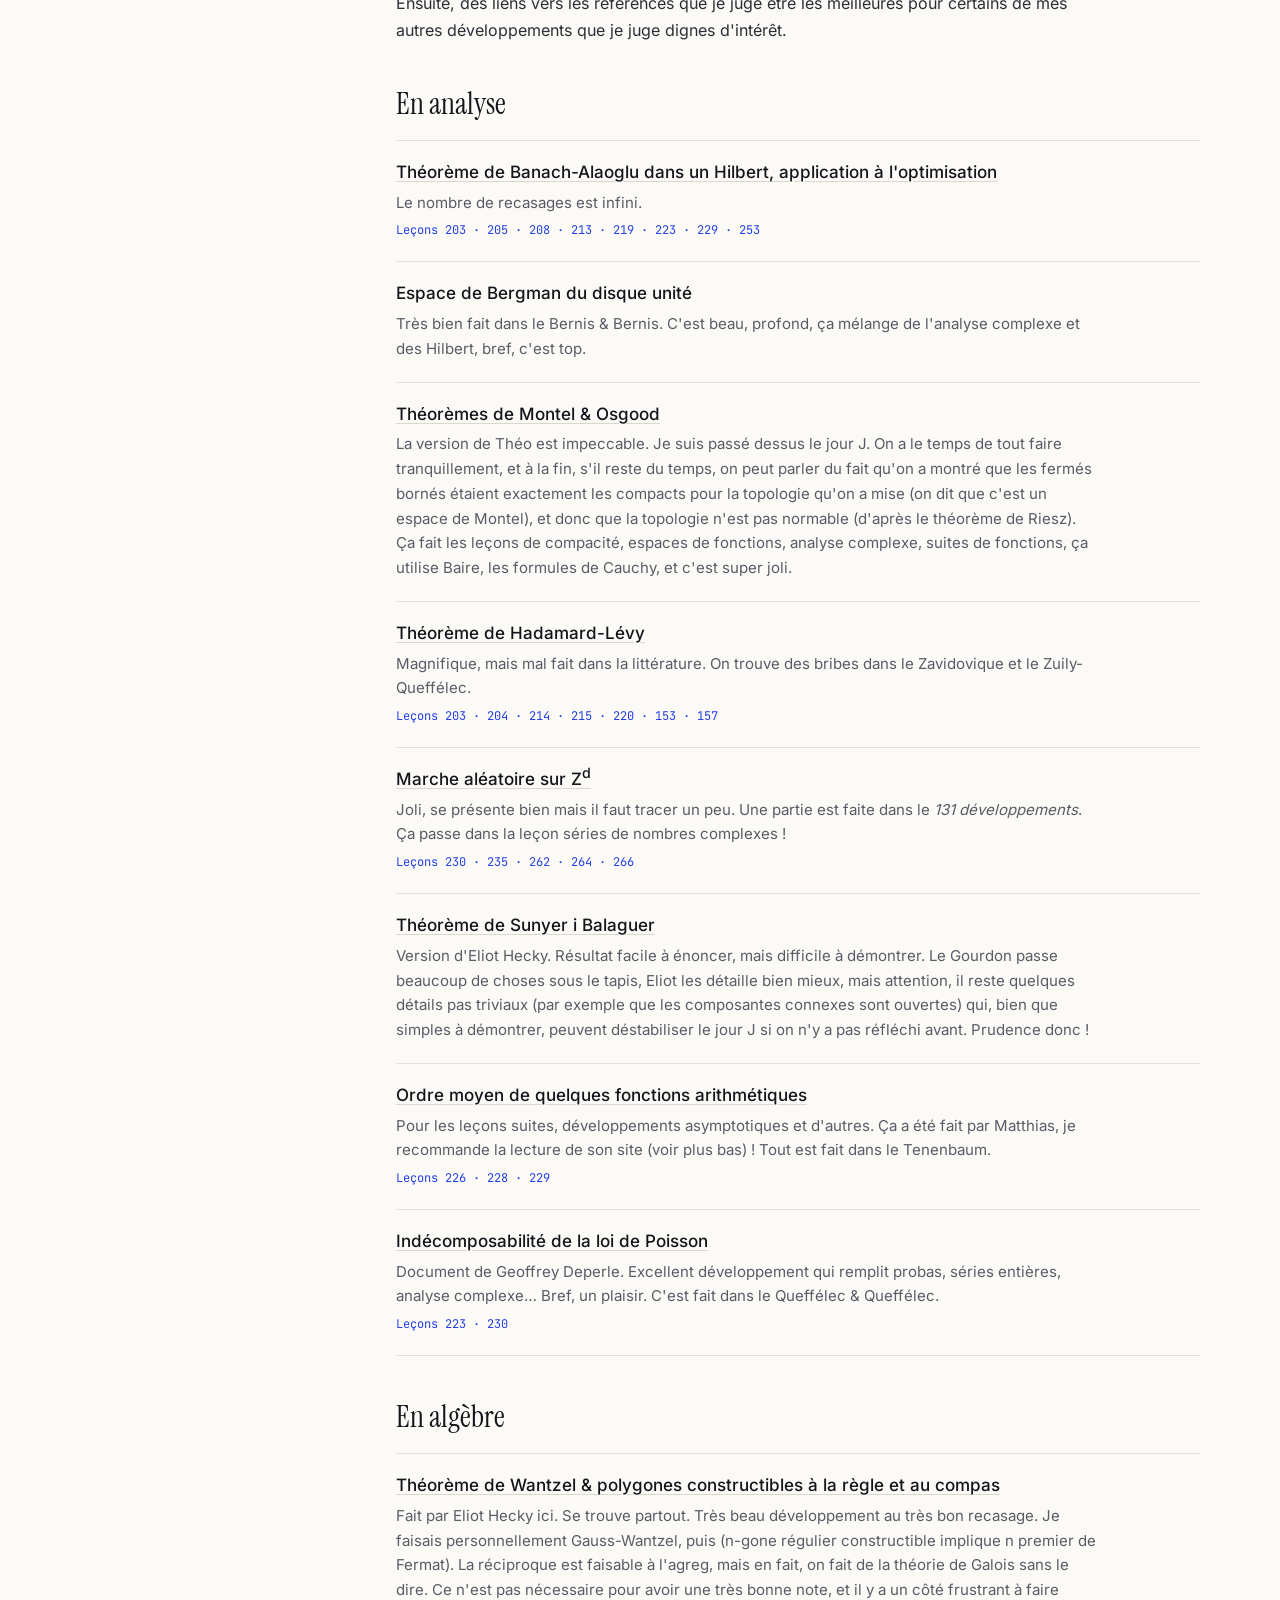
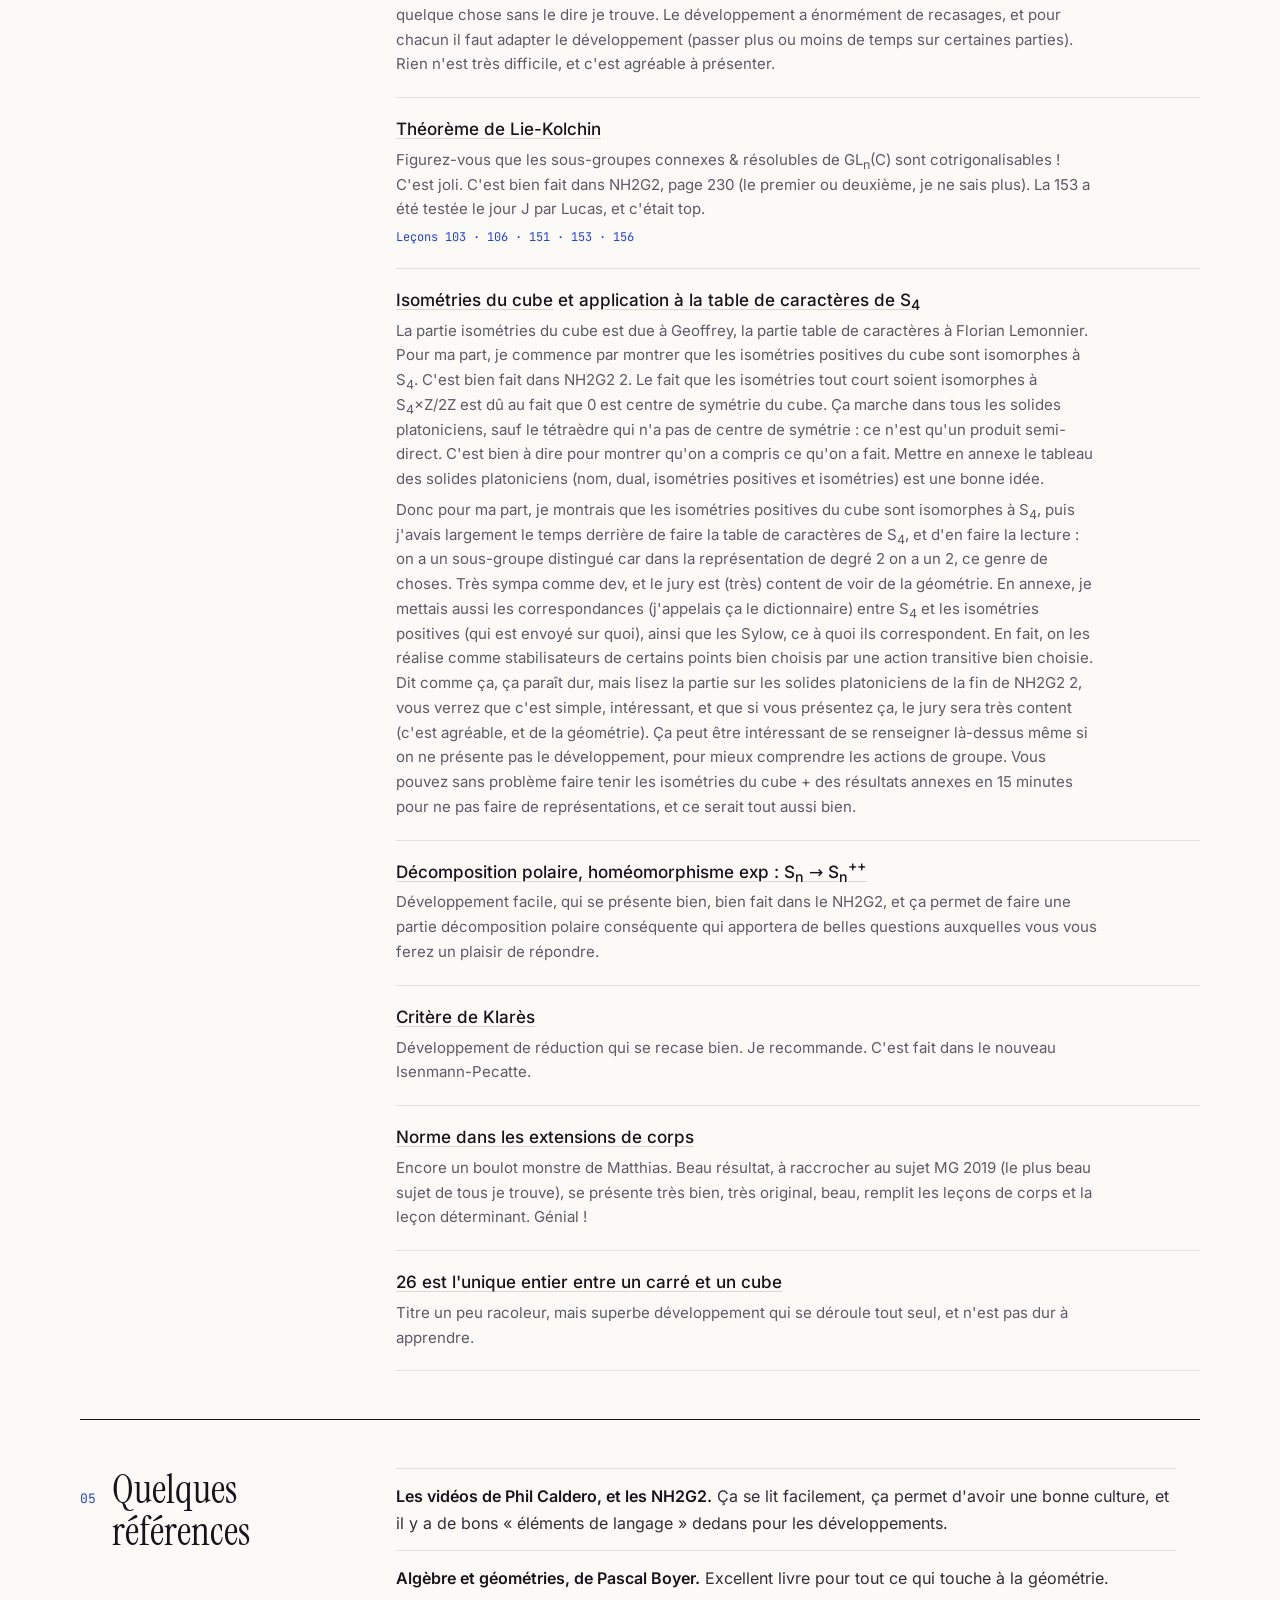
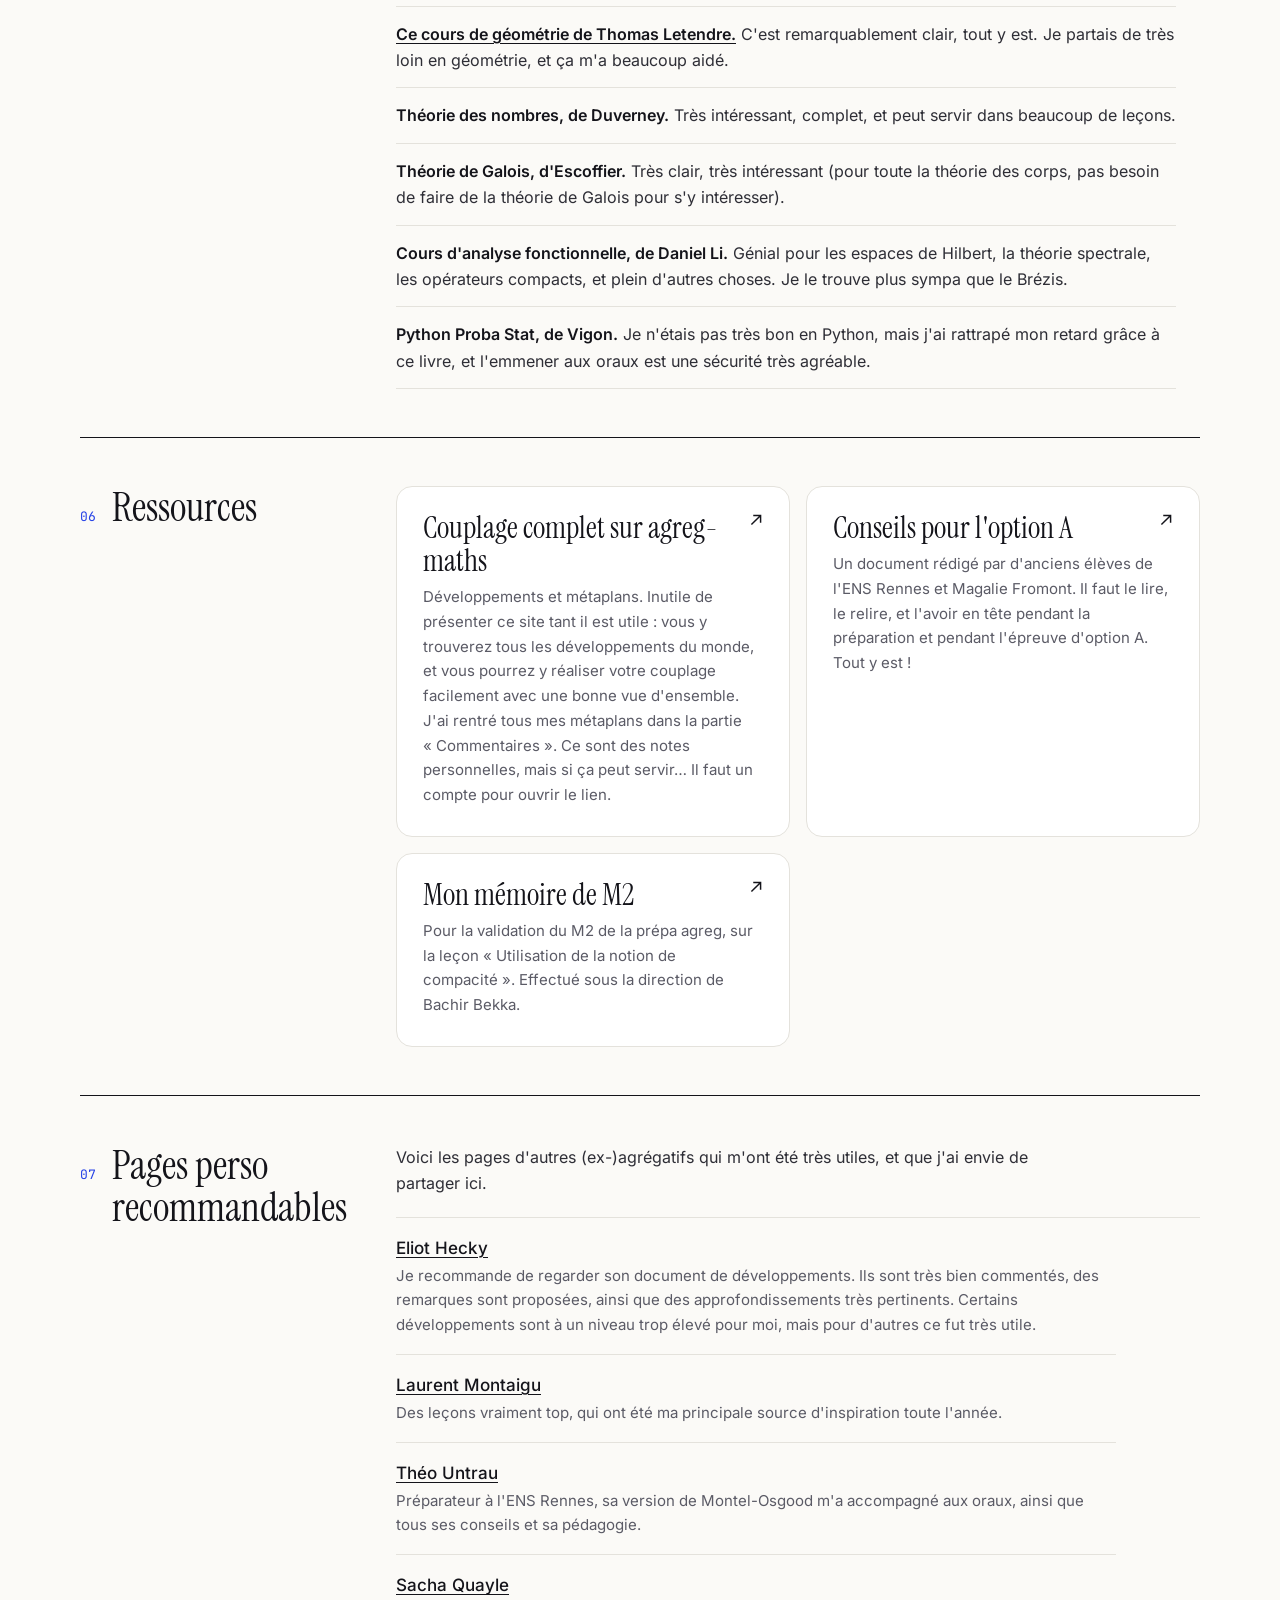
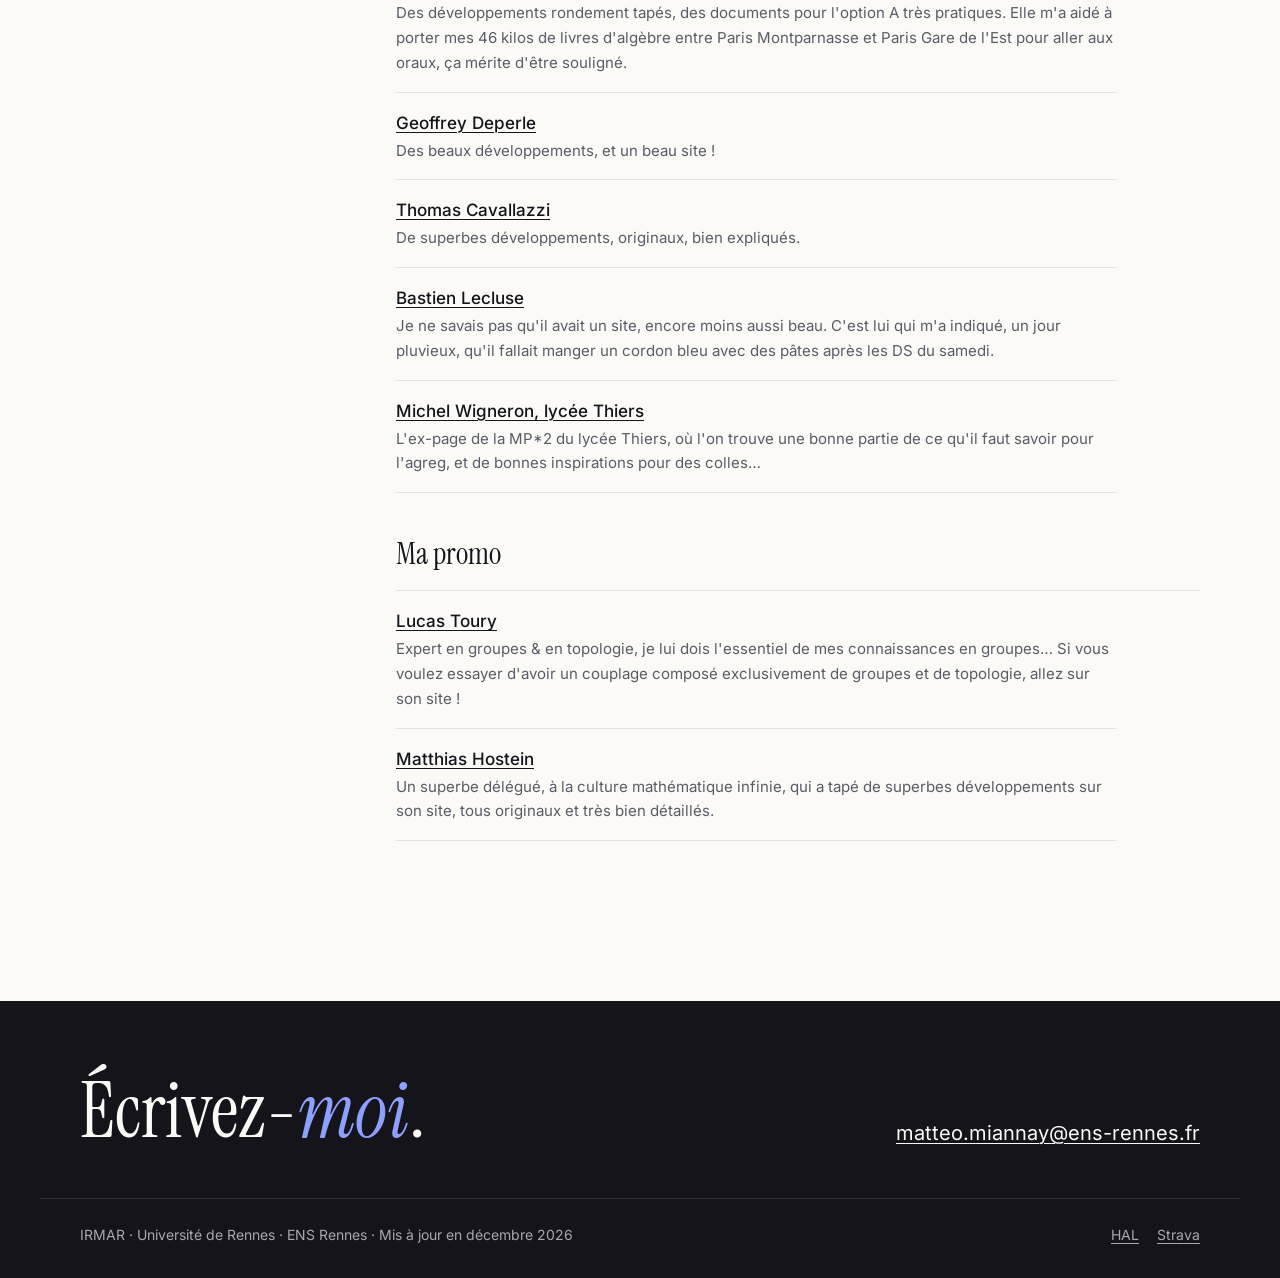
==== commit b5522df2: "Petites corrections : numérotation, Wantzel, date, section Profils - enseignement.html : sections nu" ====
--- a/agregation.html
+++ b/agregation.html
@@ -197,10 +197,9 @@
         </ul>
         <h3>En algèbre</h3>
         <ul class="dev-list">
-          <li class="dev" data-lecons="926">
+          <li class="dev">
             <a class="dev-title" href="https://perso.eleves.ens-rennes.fr/people/eliot.hecky/pdf/agreg/polygones_reguliers_constructibles.pdf" target="_blank" rel="noopener noreferrer">Théorème de Wantzel &amp; polygones constructibles à la règle et au compas</a>
             <p>Fait par Eliot Hecky ici. Se trouve partout. Très beau développement au très bon recasage. Je faisais personnellement Gauss-Wantzel, puis (n-gone régulier constructible implique n premier de Fermat). La réciproque est faisable à l'agreg, mais en fait, on fait de la théorie de Galois sans le dire. Ce n'est pas nécessaire pour avoir une très bonne note, et il y a un côté frustrant à faire quelque chose sans le dire je trouve. Le développement a énormément de recasages, et pour chacun il faut adapter le développement (passer plus ou moins de temps sur certaines parties). Rien n'est très difficile, et c'est agréable à présenter.</p>
-            <p class="tags">Leçons 926</p>
           </li>
           <li class="dev" data-lecons="103 106 151 153 156">
             <a class="dev-title" href="https://perso.eleves.ens-rennes.fr/people/eliot.hecky/pdf/agreg/lie_kolchin.pdf" target="_blank" rel="noopener noreferrer">Théorème de Lie-Kolchin</a>
@@ -289,7 +288,7 @@
       <a class="footer-mail" href="mailto:matteo.miannay@ens-rennes.fr">matteo.miannay@ens-rennes.fr</a>
     </div>
     <div class="wrap footer-meta">
-      <span>IRMAR &middot; Université de Rennes &middot; ENS Rennes &middot; Mis à jour en novembre 2026</span>
+      <span>IRMAR &middot; Université de Rennes &middot; ENS Rennes &middot; <span data-updated="fr">Mis à jour en novembre 2026</span></span>
       <span class="footer-links"><a href="https://hal.science/search/index/?q=authFullName_s%3A%22Matteo%20Miannay%22" target="_blank" rel="noopener noreferrer">HAL</a><a href="https://www.strava.com/athletes/94633271" target="_blank" rel="noopener noreferrer">Strava</a></span>
     </div>
   </footer>
--- a/style.css
+++ b/style.css
@@ -304,3 +304,6 @@
 /* lien d'évitement (accessibilité clavier) */
 .skip { position: absolute; left: -9999px; top: 8px; z-index: 50; padding: 10px 16px; border-radius: 8px; background: var(--accent); color: #fff; }
 .skip:focus { left: 8px; }
+
+/* Un élément marqué hidden reste masqué même si sa classe fixe un display */
+[hidden] { display: none !important; }
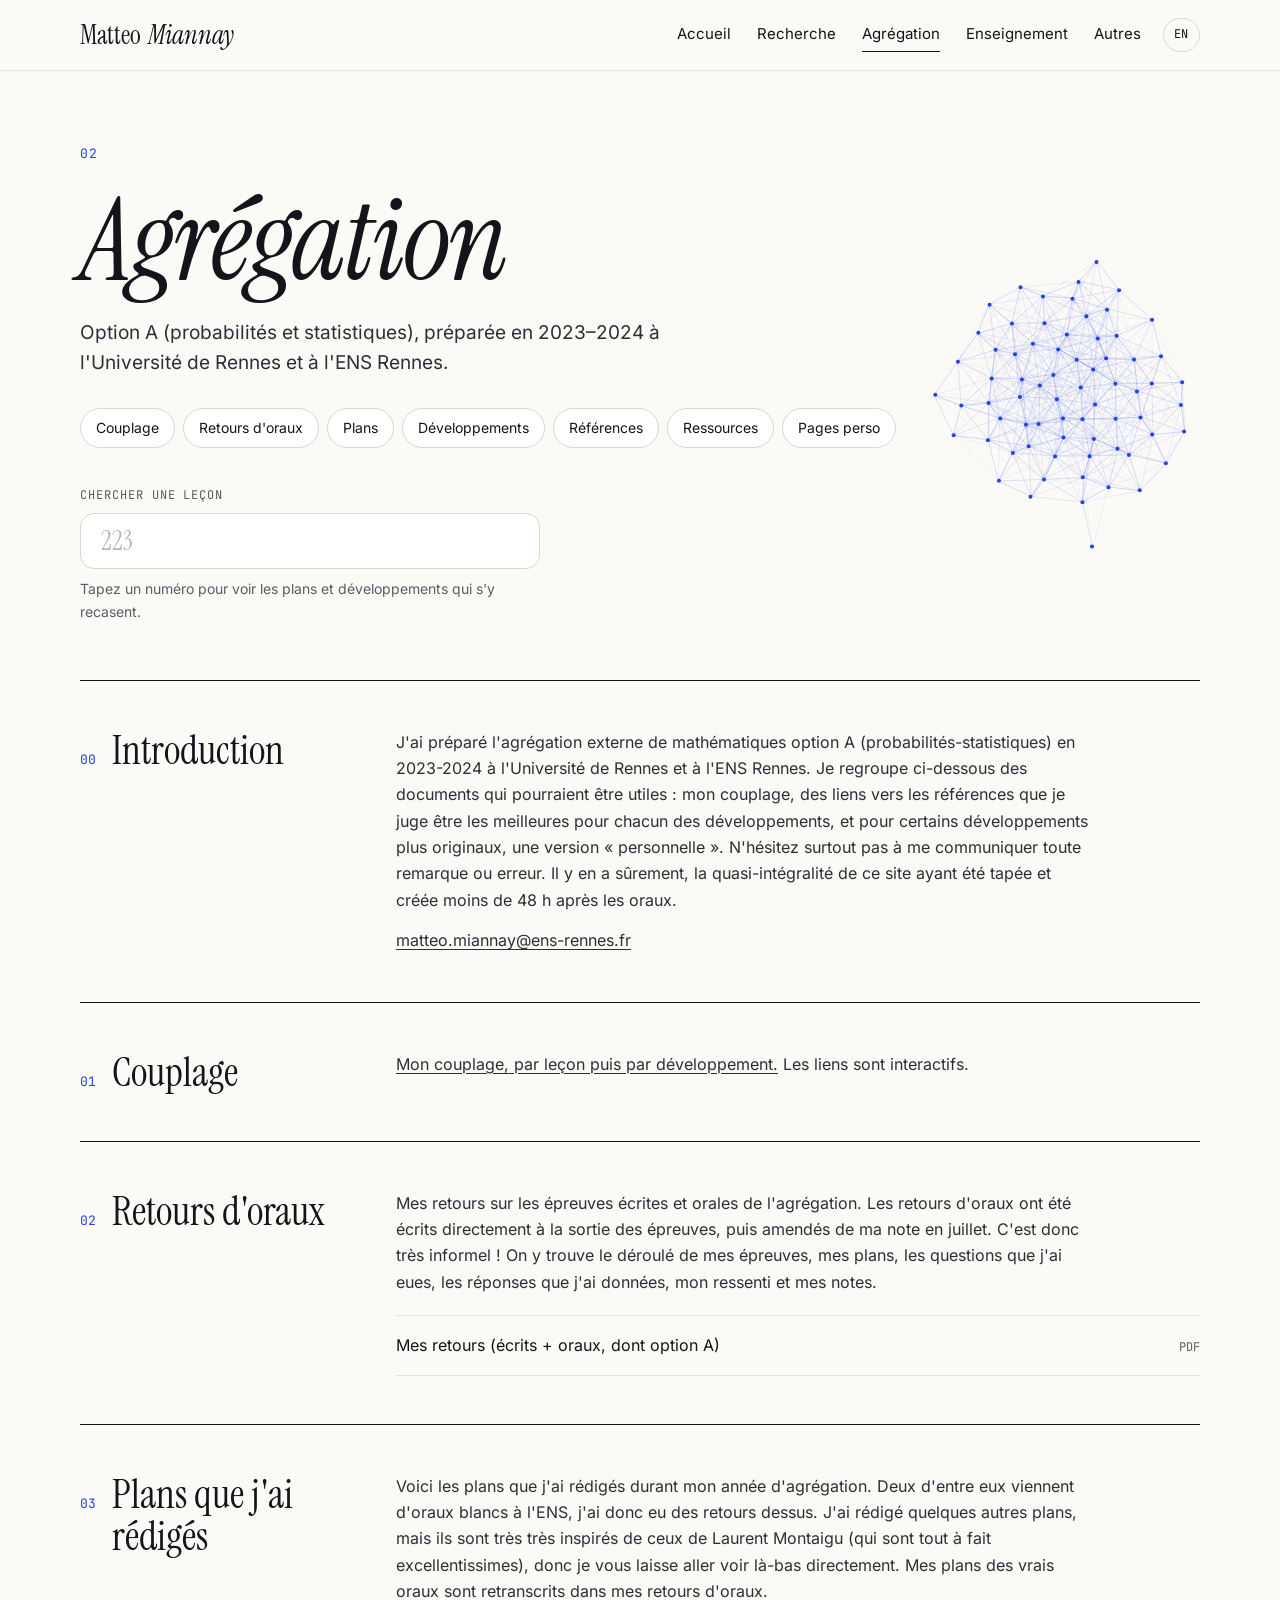
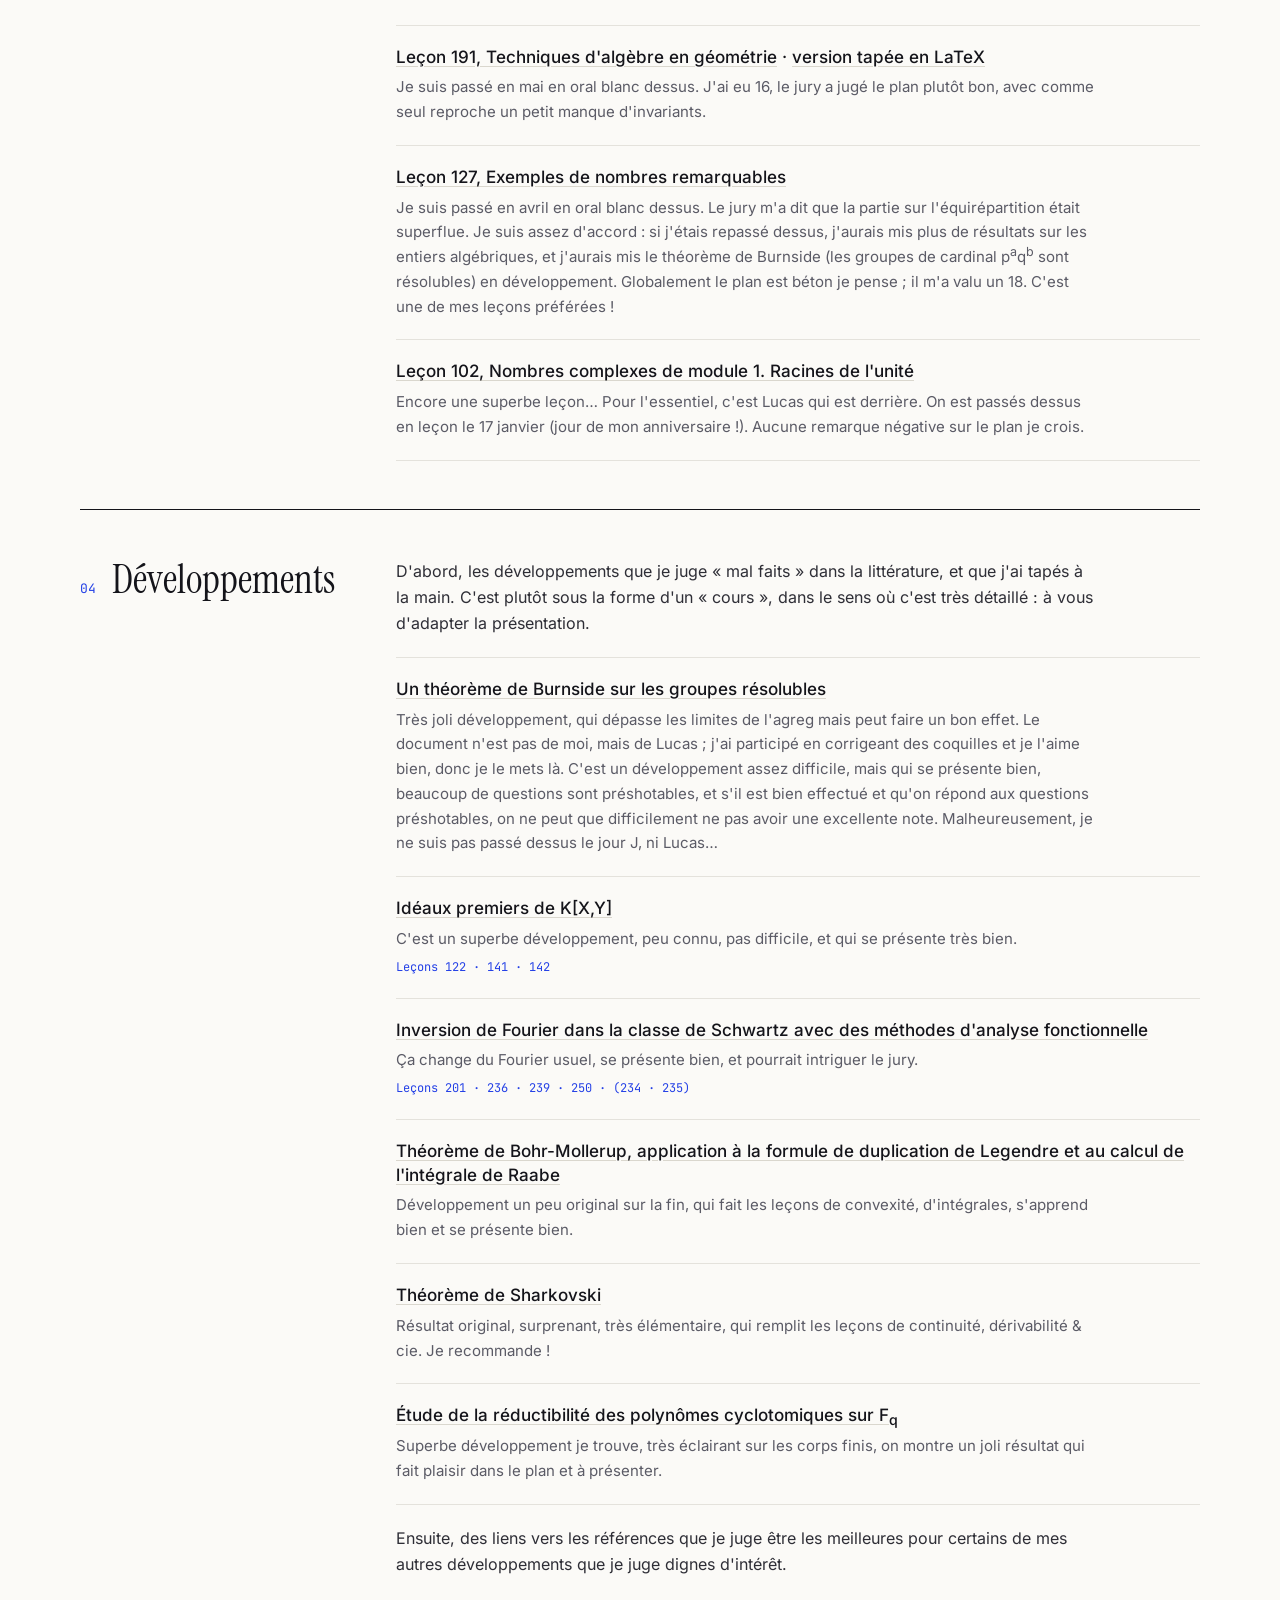
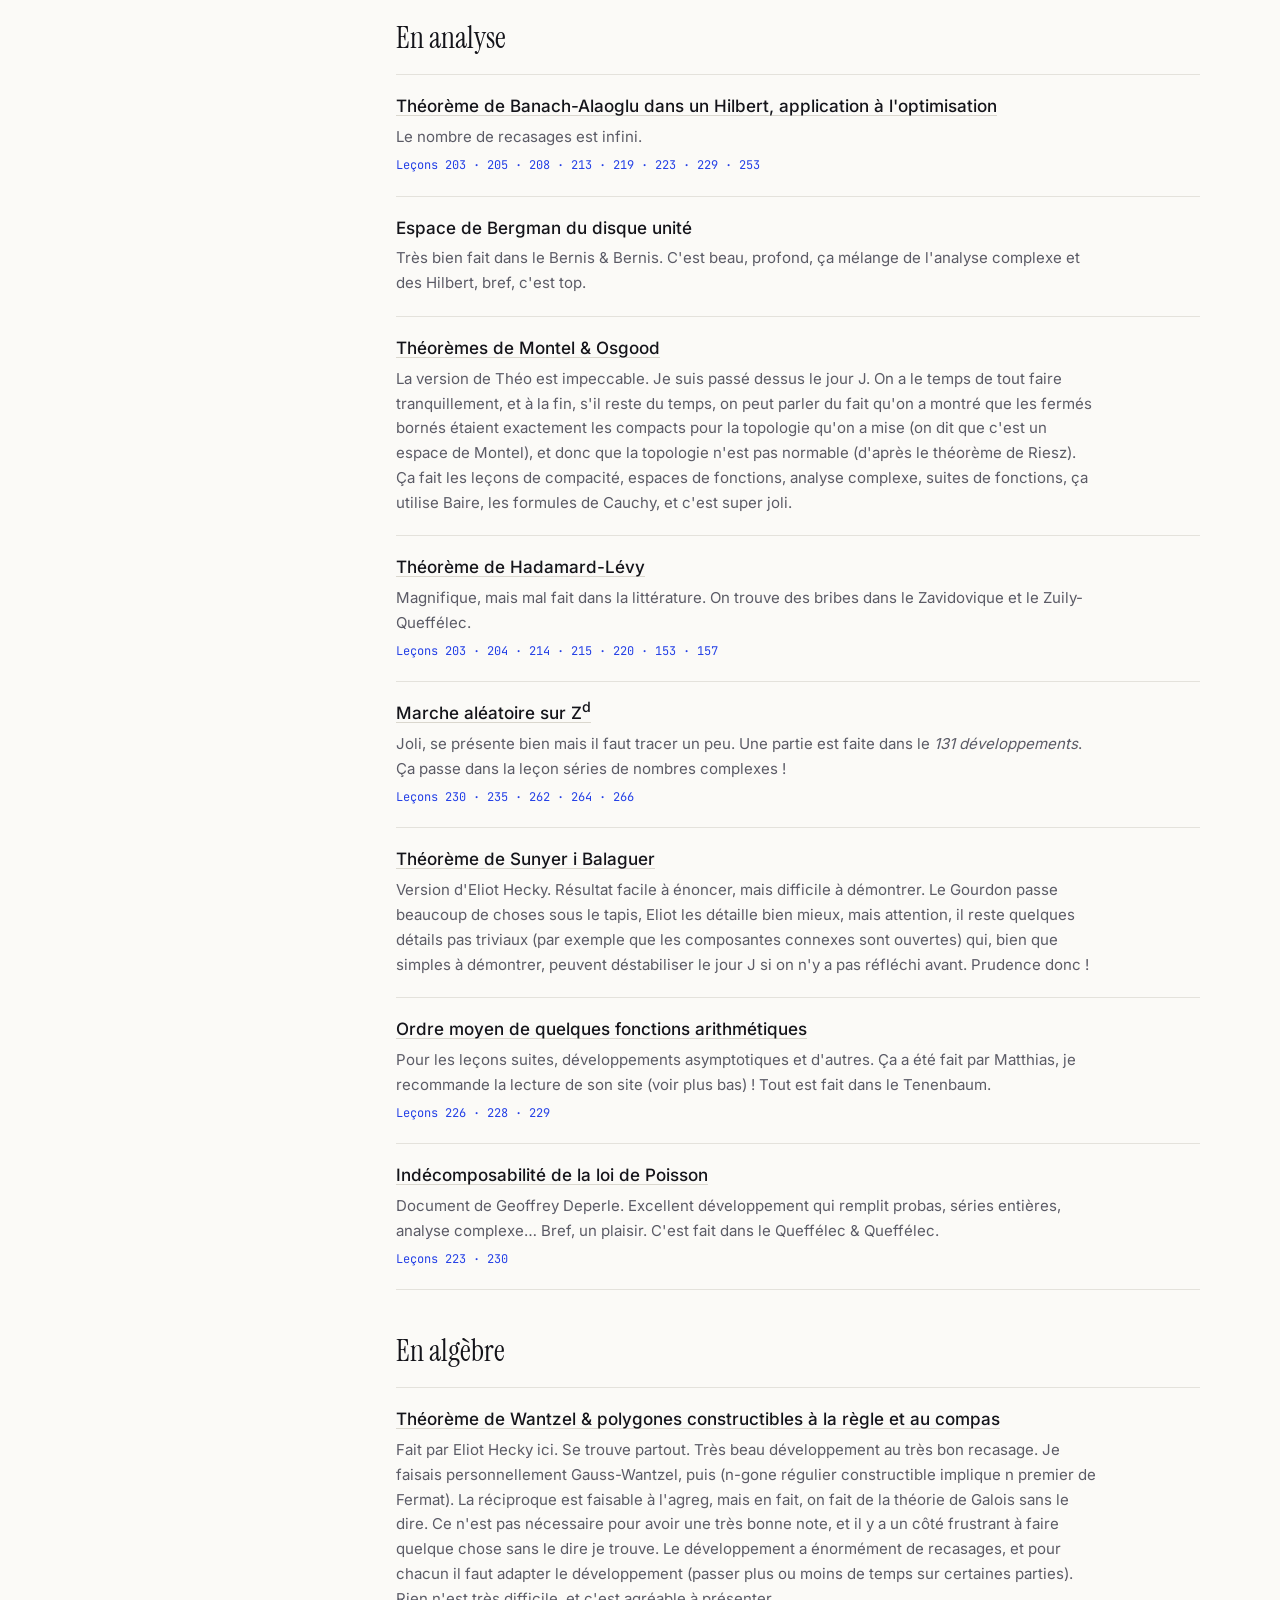
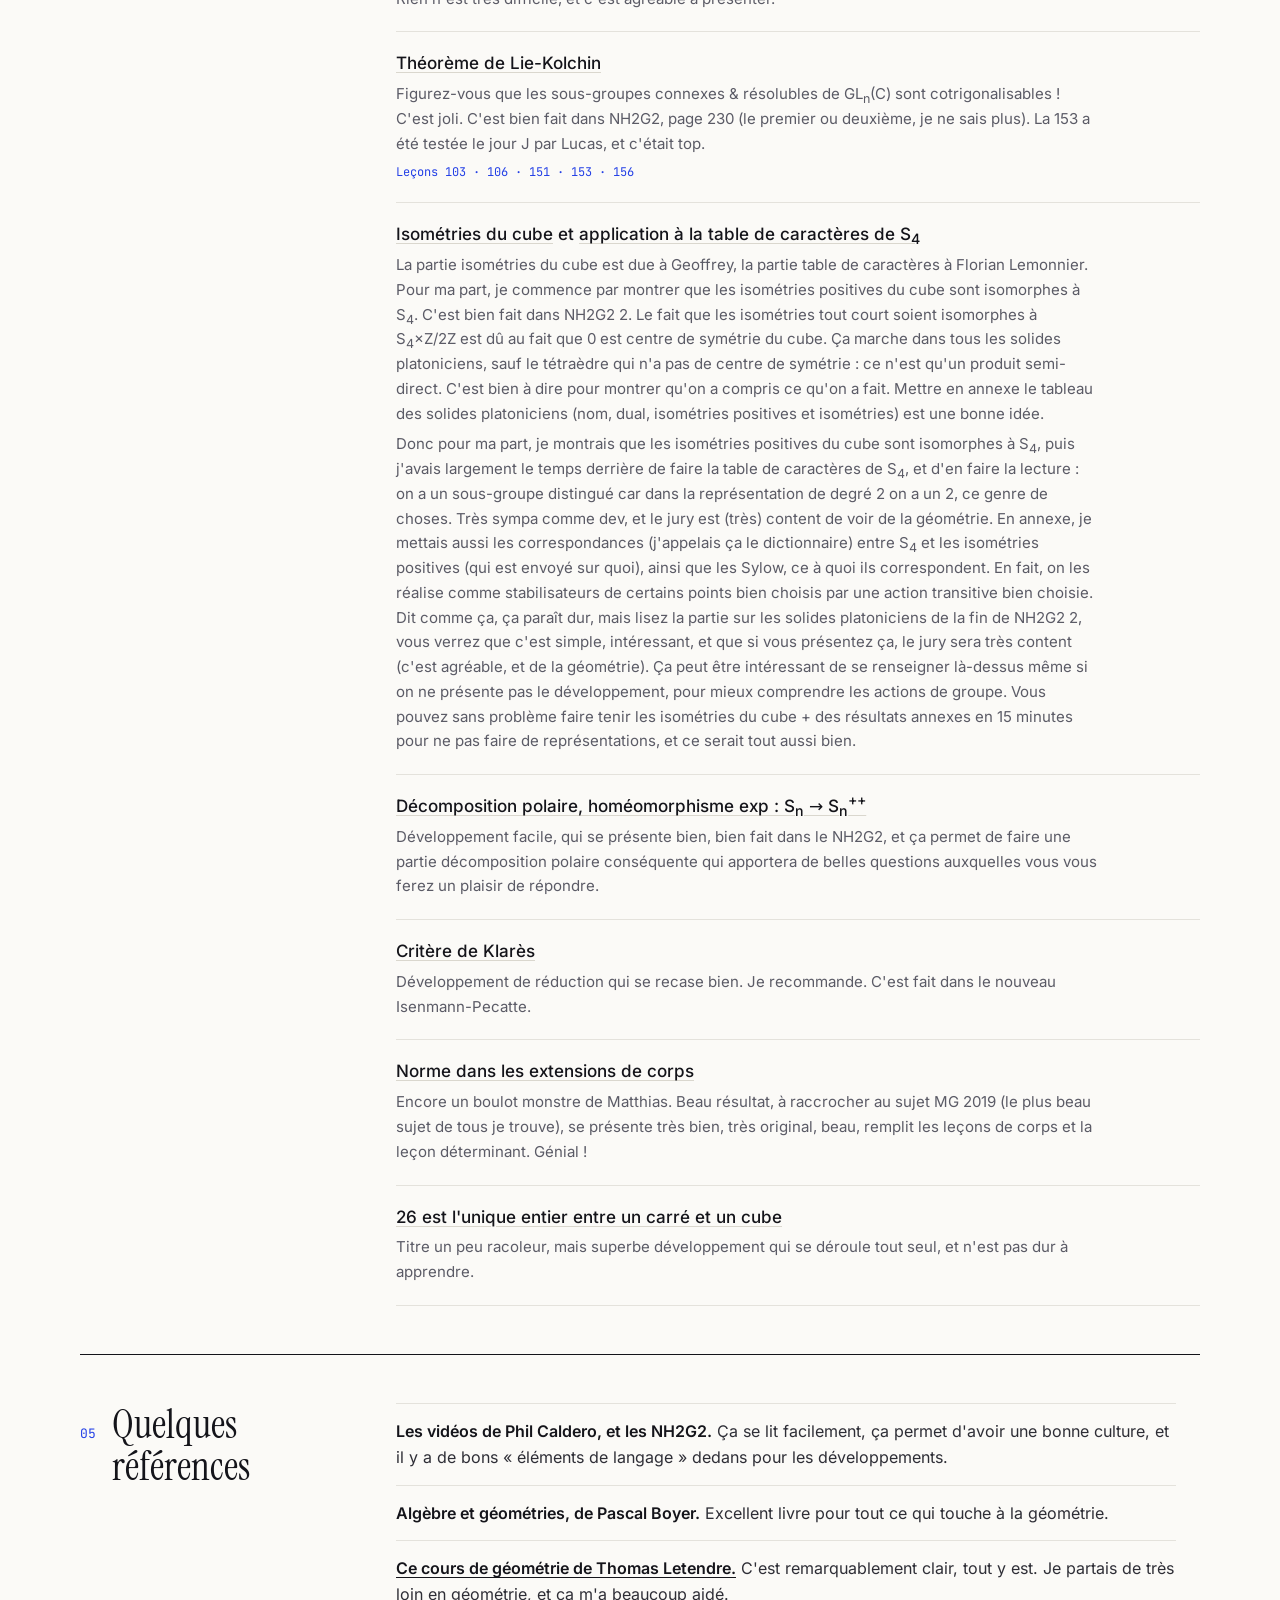
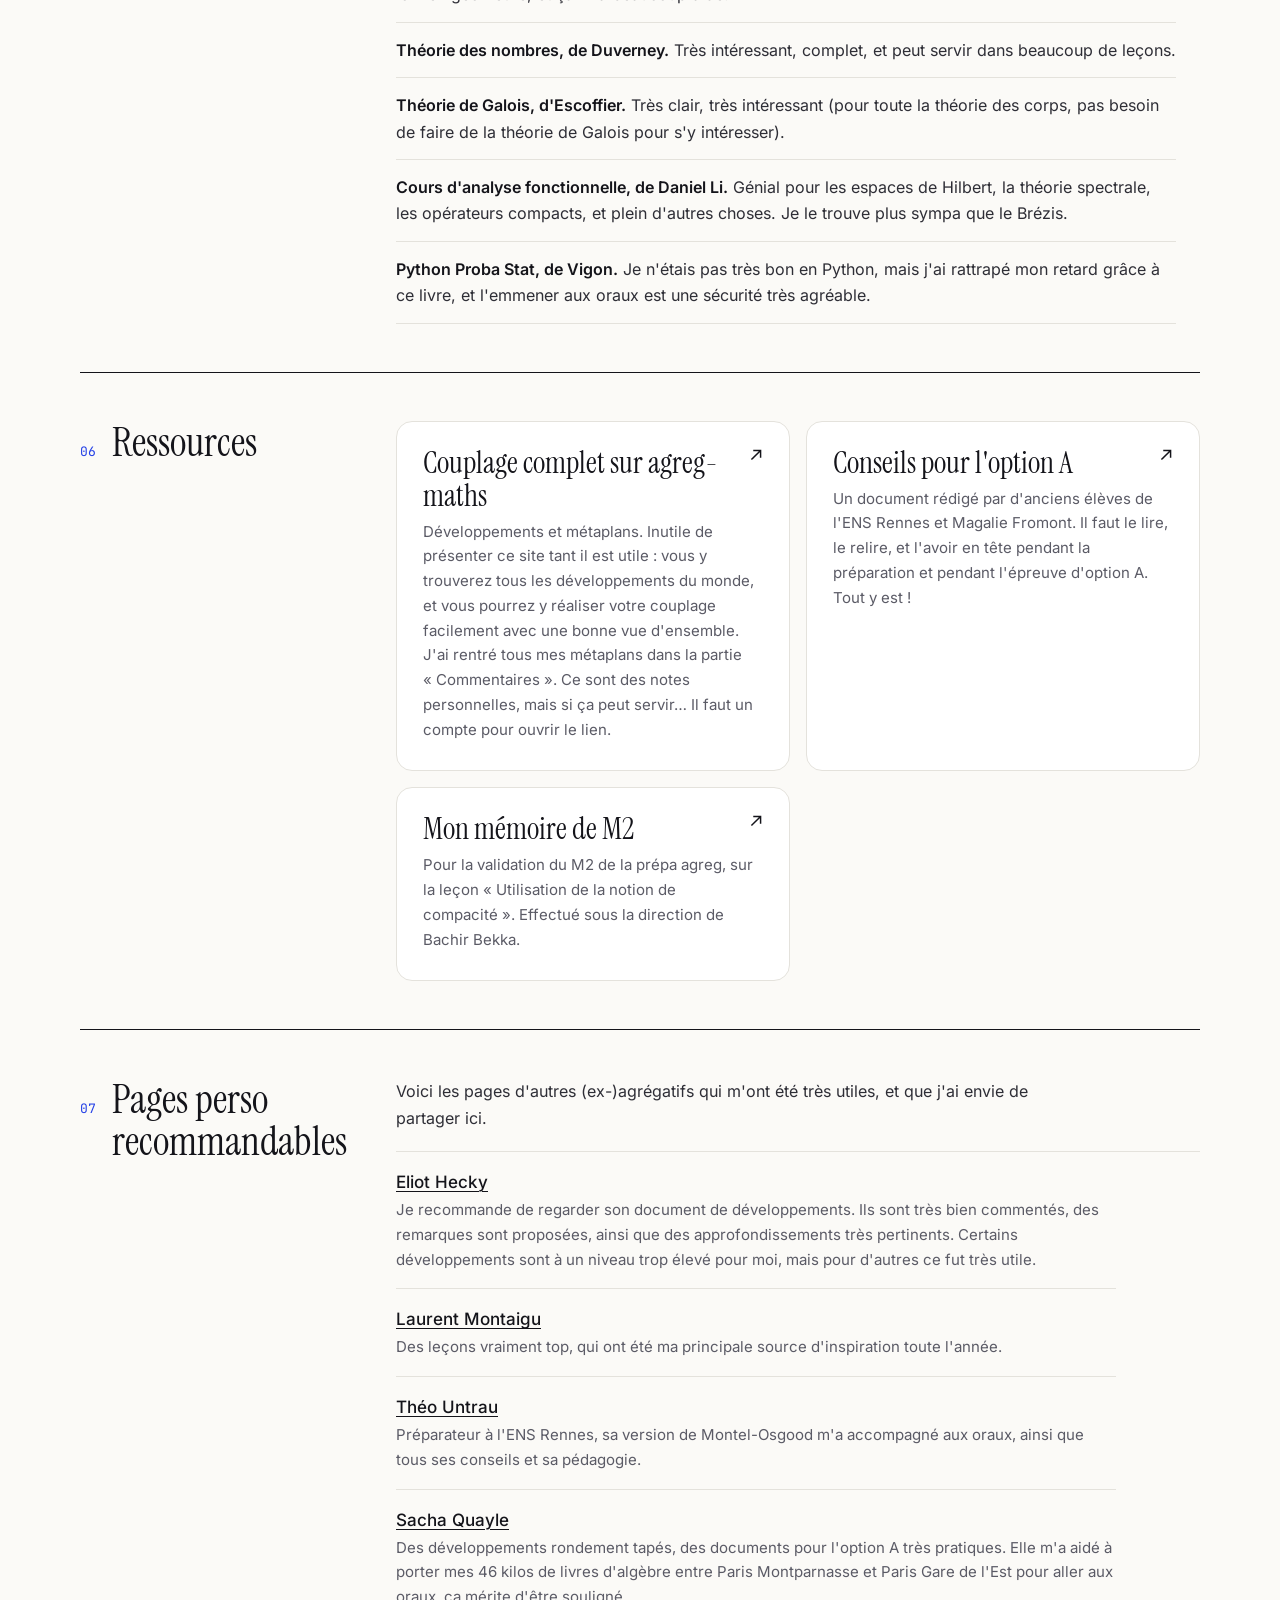
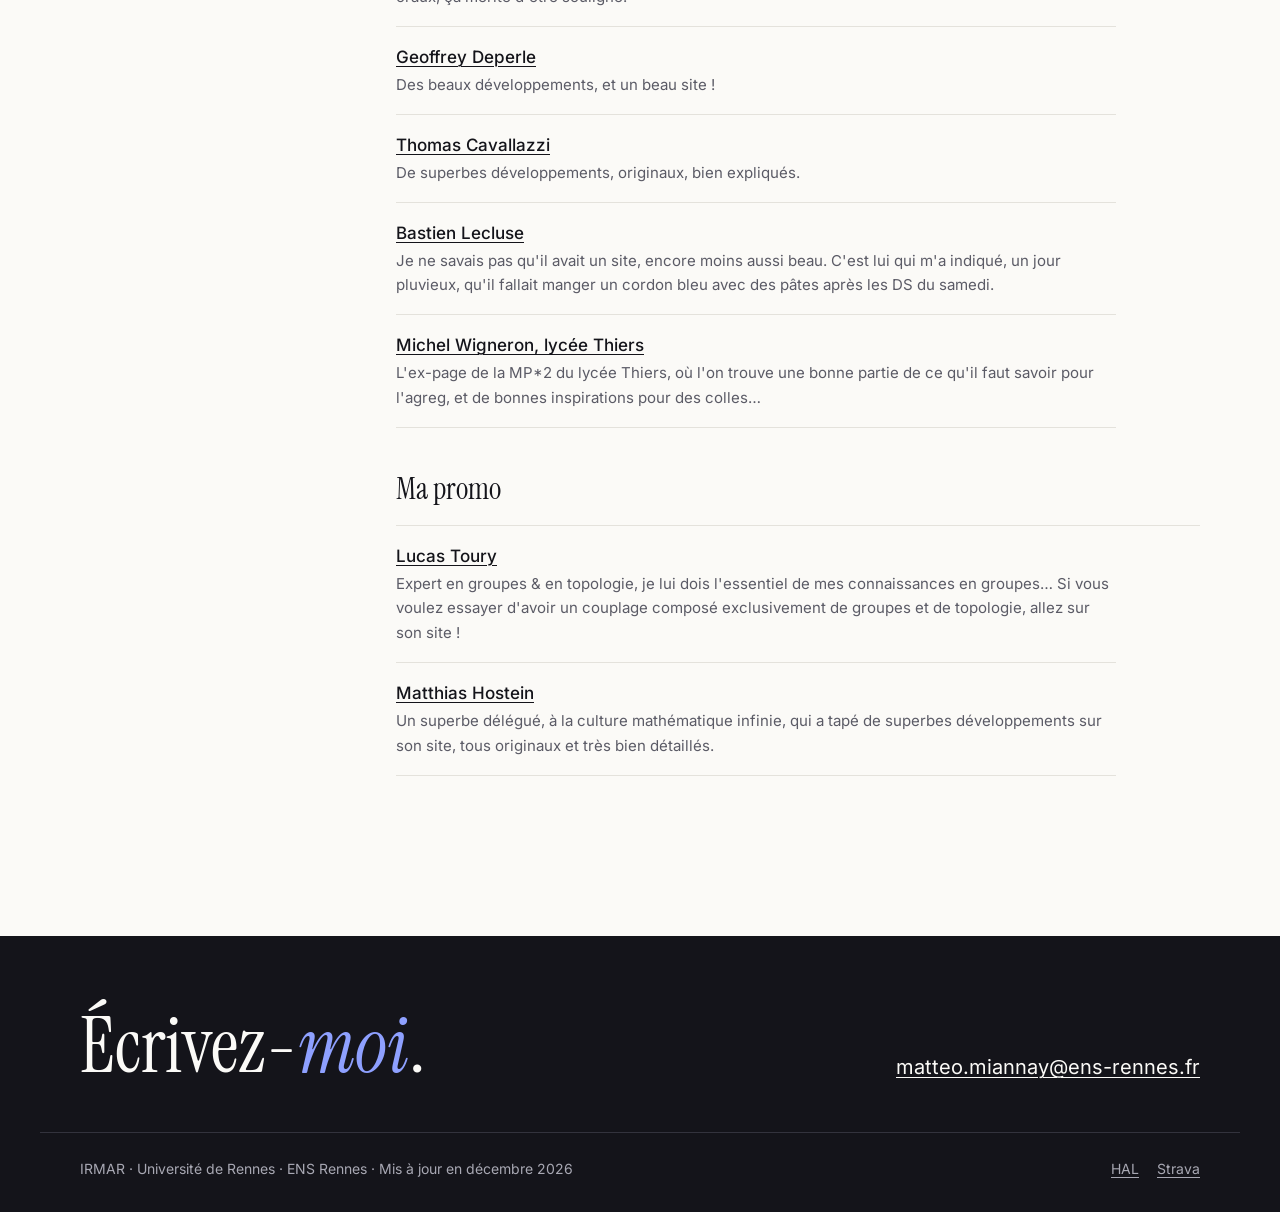
==== commit 1637f545: "Retire le lien vers « le document complet » (reliquat de l'ancien site) Agregation.pdf et pagedegard" ====
--- a/agregation.html
+++ b/agregation.html
@@ -73,12 +73,8 @@
     <section class="section " id="couplage">
       <div class="section-head"><span class="num">01</span><h2>Couplage</h2></div>
       <div class="section-body">
-        <div class="split">
-          <div class="prose">
-            <p><a href="docagreg/couplage.pdf">Mon couplage, par leçon puis par développement.</a> Les liens sont interactifs.</p>
-            <p><a href="Agregation.pdf">Le document complet</a> qui regroupe tout.</p>
-          </div>
-          <a class="cover" href="Agregation.pdf"><img src="pagedegarde.png" alt="Page de garde du document d'agrégation"></a>
+        <div class="prose">
+          <p><a href="docagreg/couplage.pdf">Mon couplage, par leçon puis par développement.</a> Les liens sont interactifs.</p>
         </div>
       </div>
     </section>
